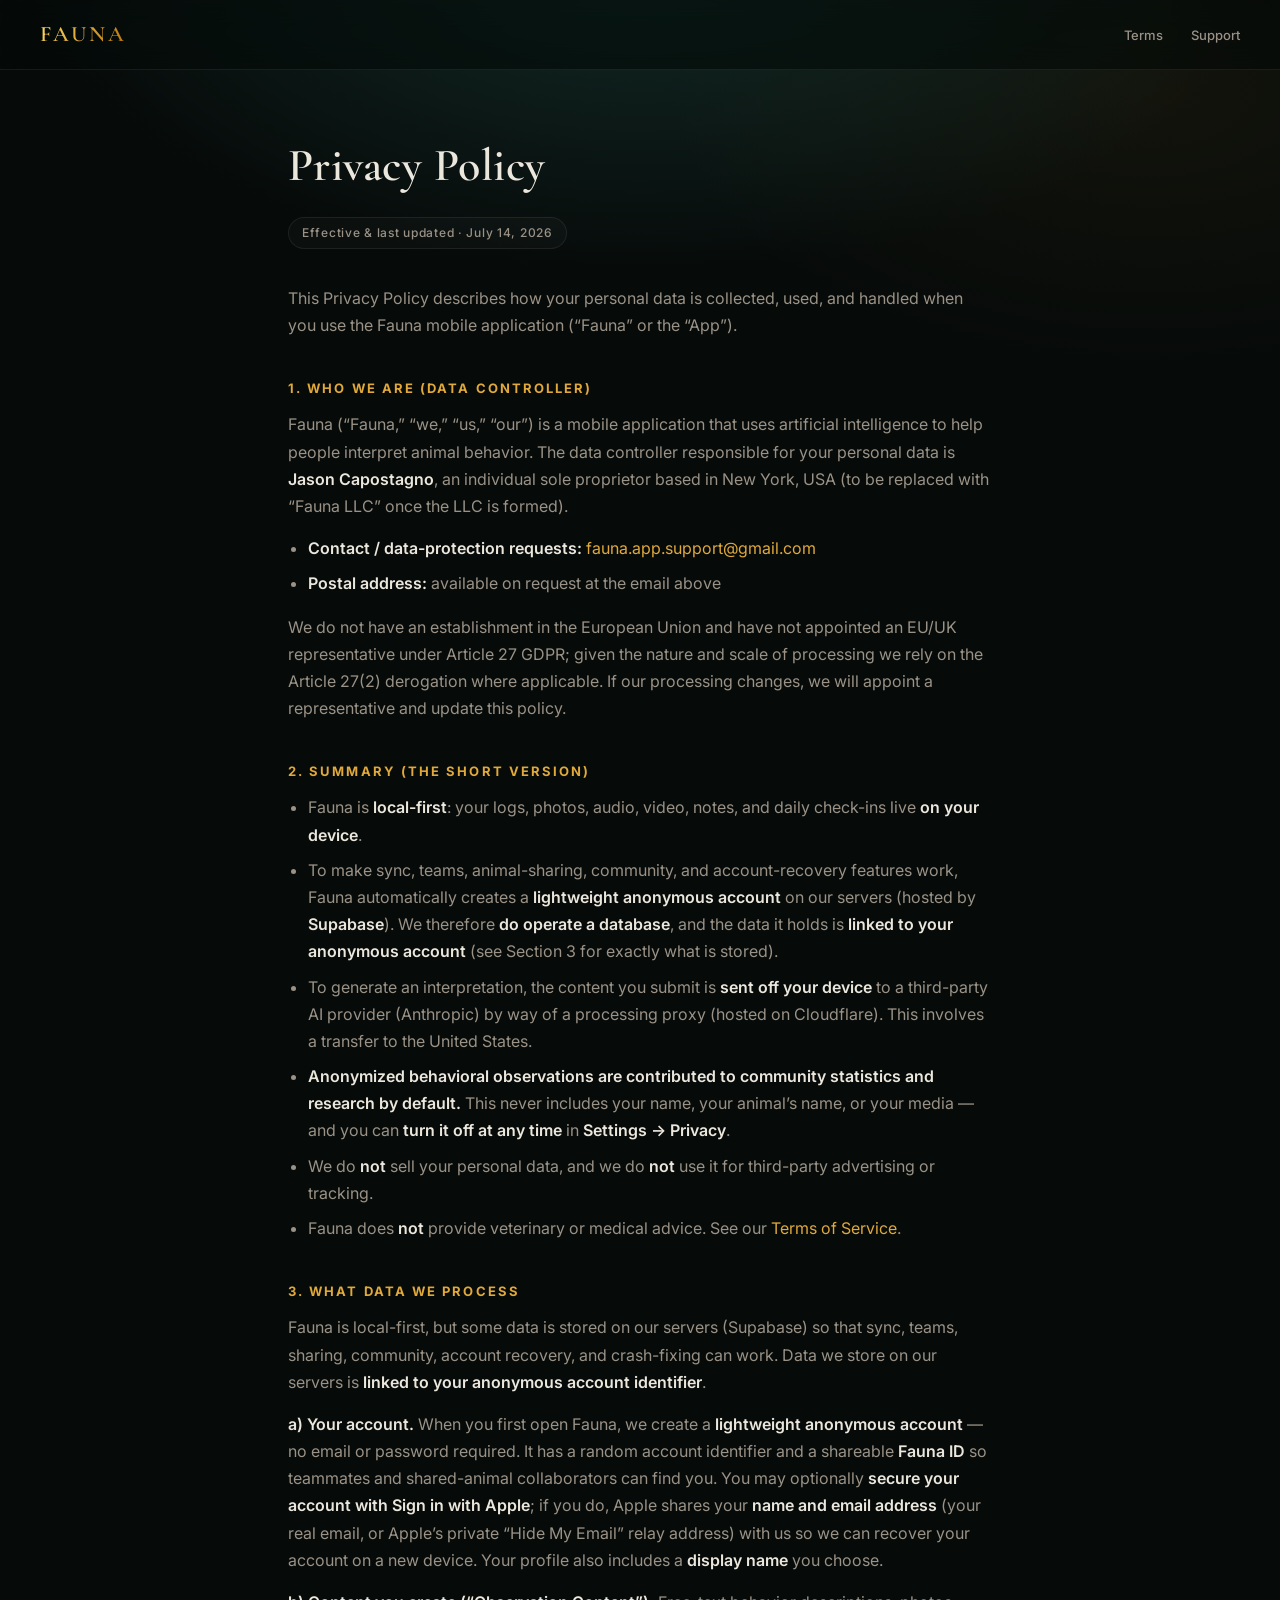
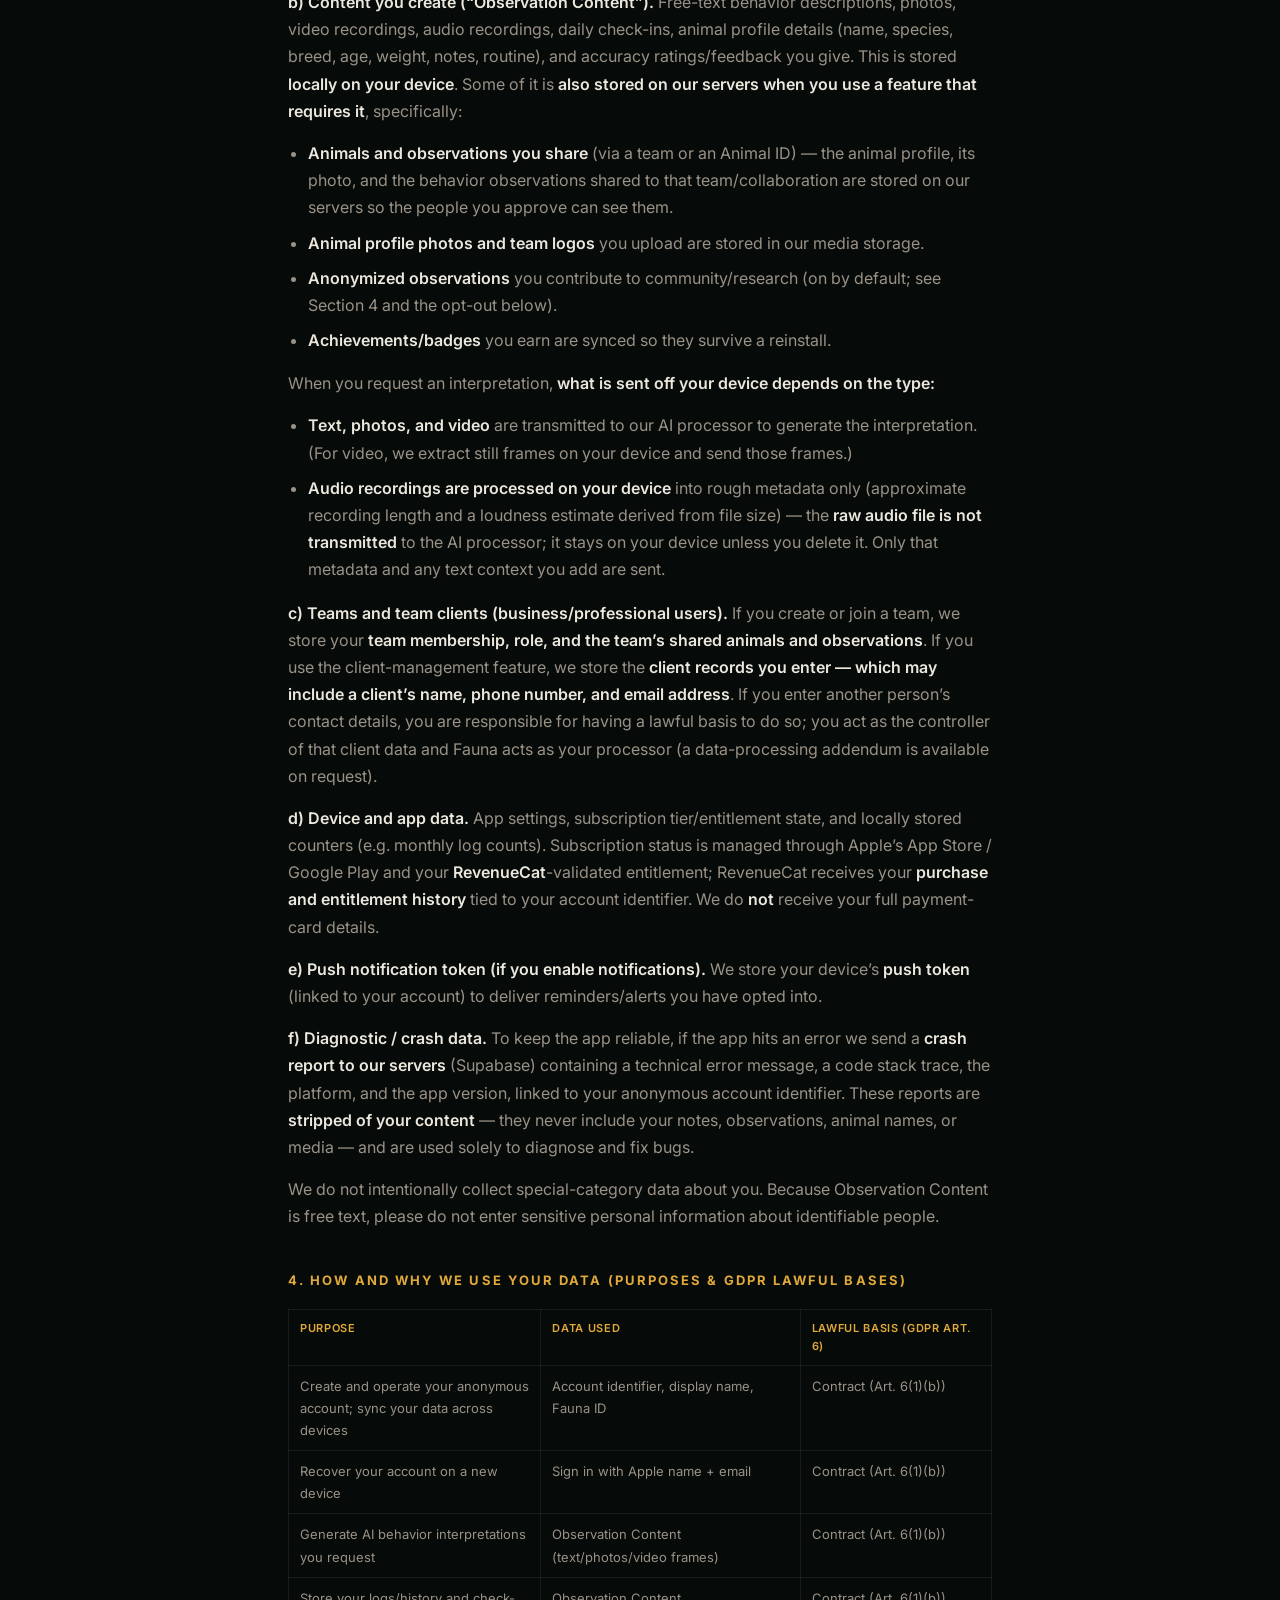
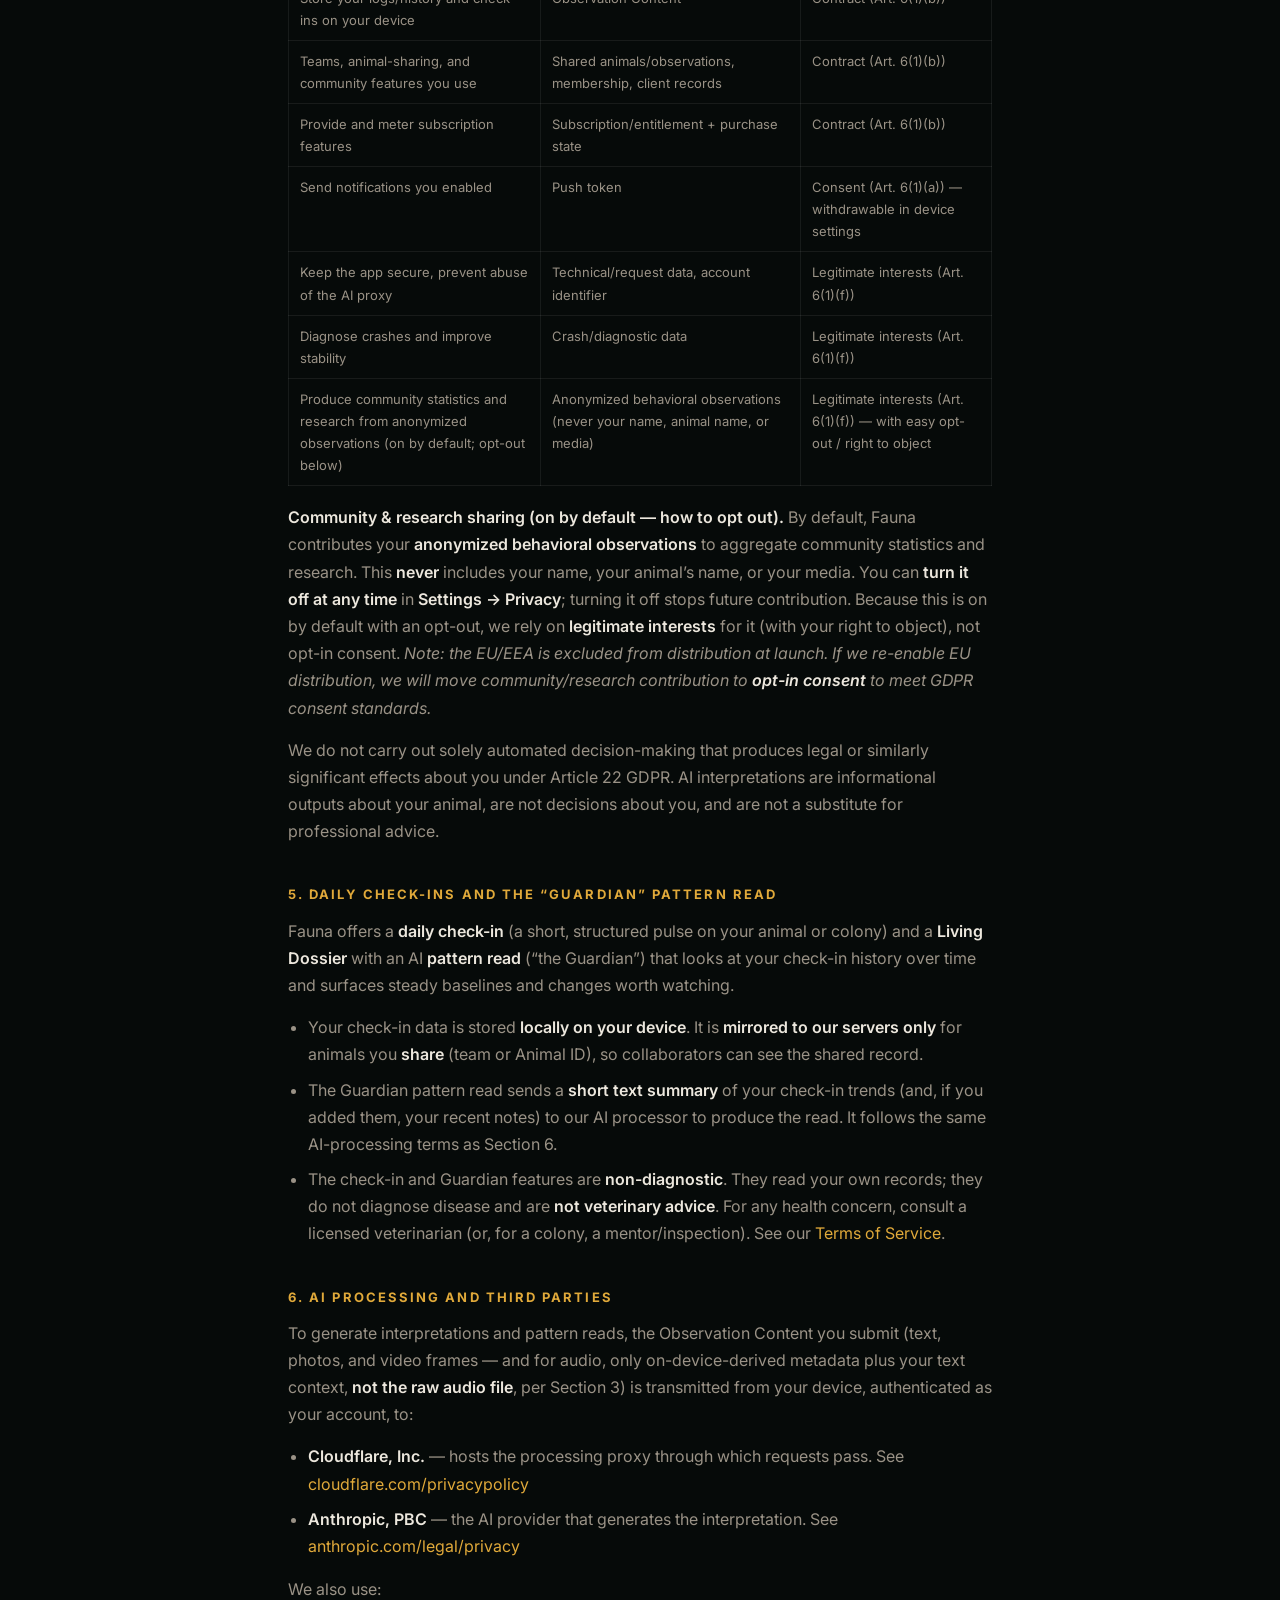
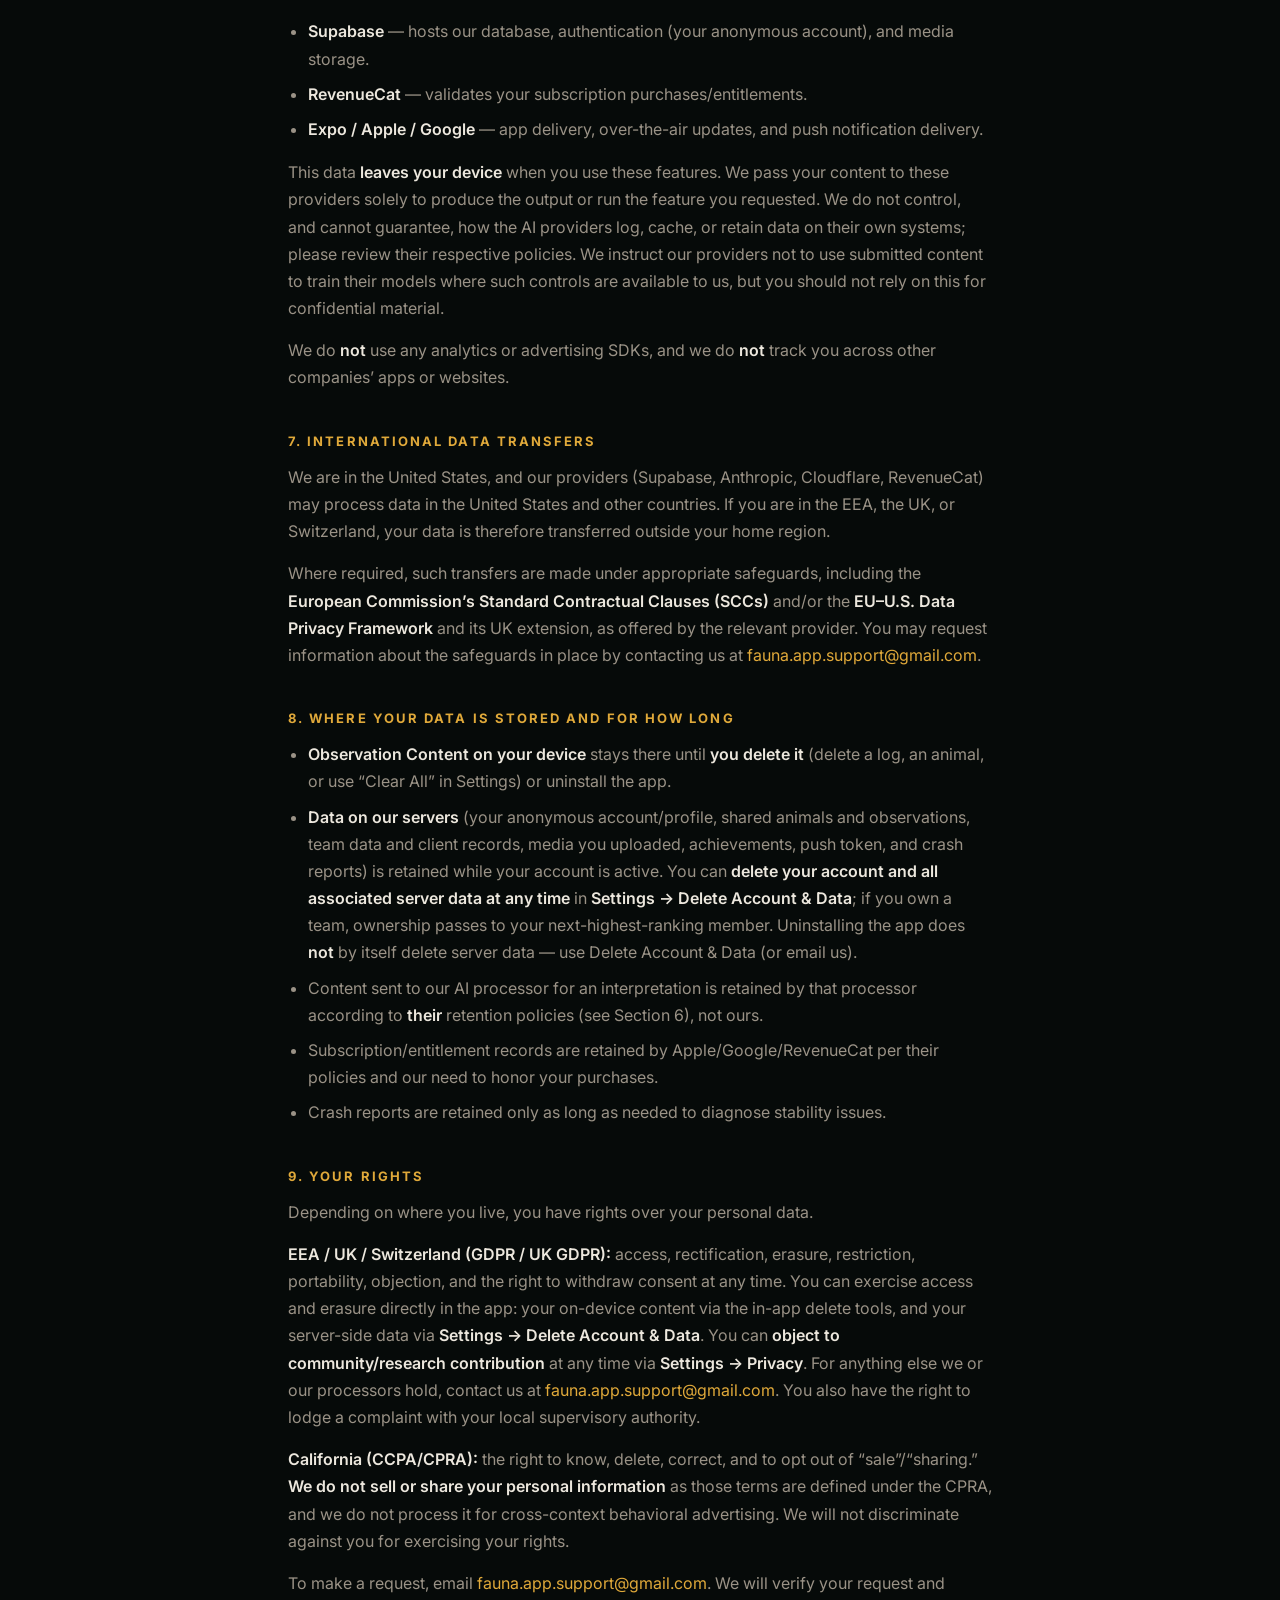
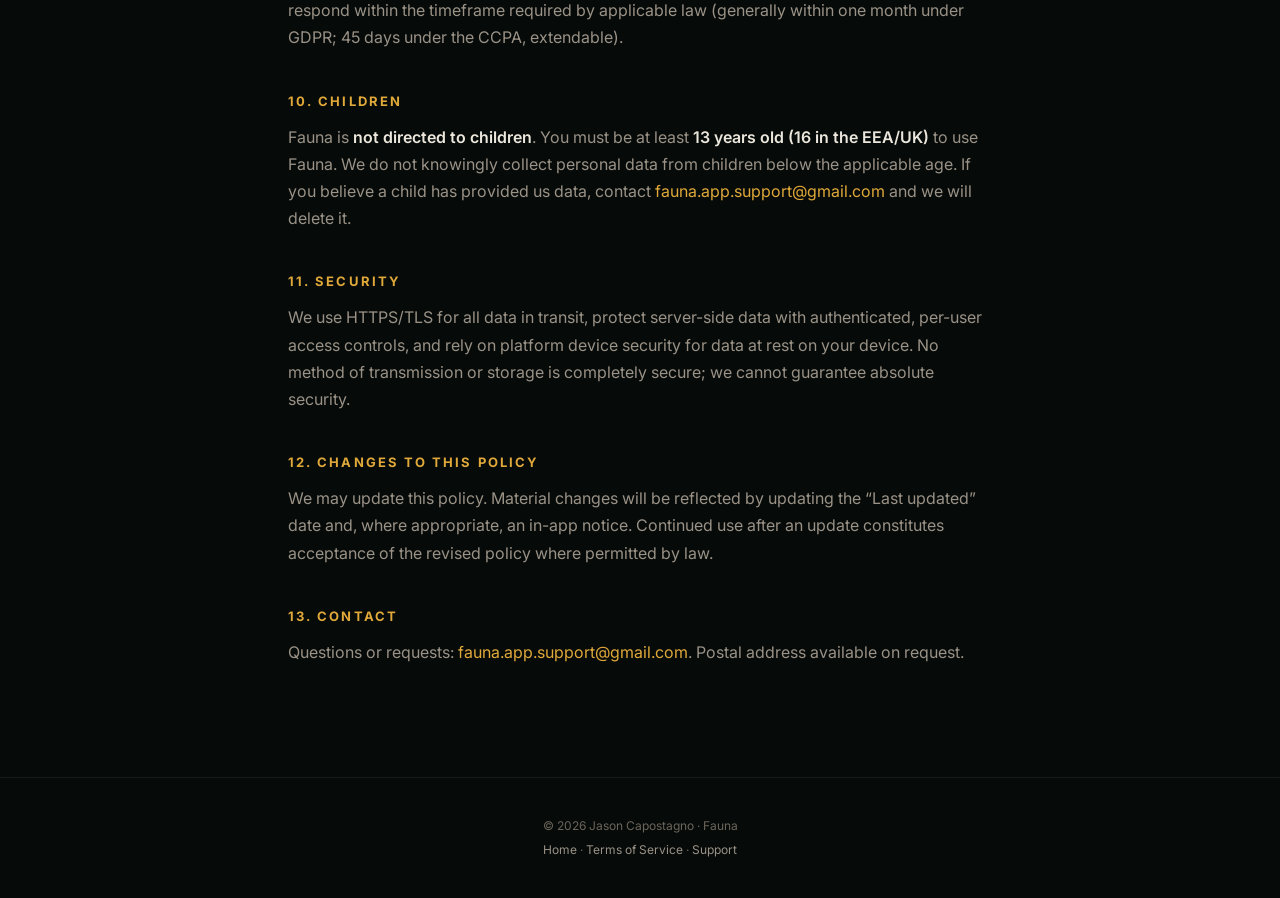
==== privacy.html @ be762809 "Update Privacy Policy + Terms to the server-backed model (accounts, sync, sharing, community opt-out" ====
<!DOCTYPE html>
<html lang="en">
<head>
<meta charset="UTF-8">
<meta name="viewport" content="width=device-width, initial-scale=1.0">
<title>Privacy Policy — Fauna</title>
<link rel="stylesheet" href="styles.css">
</head>
<body>

<nav class="nav">
  <a class="brand" href="index.html">FAUNA</a>
  <div class="links"><a href="terms.html">Terms</a><a href="support.html">Support</a></div>
</nav>

<main class="wrap doc">
<h1>Privacy Policy</h1>
<div class="updated">Effective &amp; last updated · July 14, 2026</div>

<p>This Privacy Policy describes how your personal data is collected, used, and handled when you use the Fauna mobile application (“Fauna” or the “App”).</p>

<h2>1. Who we are (Data Controller)</h2>
<p>Fauna (“Fauna,” “we,” “us,” “our”) is a mobile application that uses artificial intelligence to help people interpret animal behavior. The data controller responsible for your personal data is <strong>Jason Capostagno</strong>, an individual sole proprietor based in New York, USA (to be replaced with “Fauna LLC” once the LLC is formed).</p>
<ul>
  <li><strong>Contact / data-protection requests:</strong> <a href="mailto:fauna.app.support@gmail.com">fauna.app.support@gmail.com</a></li>
  <li><strong>Postal address:</strong> available on request at the email above</li>
</ul>
<p>We do not have an establishment in the European Union and have not appointed an EU/UK representative under Article 27 GDPR; given the nature and scale of processing we rely on the Article 27(2) derogation where applicable. If our processing changes, we will appoint a representative and update this policy.</p>

<h2>2. Summary (the short version)</h2>
<ul>
  <li>Fauna is <strong>local-first</strong>: your logs, photos, audio, video, notes, and daily check-ins live <strong>on your device</strong>.</li>
  <li>To make sync, teams, animal-sharing, community, and account-recovery features work, Fauna automatically creates a <strong>lightweight anonymous account</strong> on our servers (hosted by <strong>Supabase</strong>). We therefore <strong>do operate a database</strong>, and the data it holds is <strong>linked to your anonymous account</strong> (see Section 3 for exactly what is stored).</li>
  <li>To generate an interpretation, the content you submit is <strong>sent off your device</strong> to a third-party AI provider (Anthropic) by way of a processing proxy (hosted on Cloudflare). This involves a transfer to the United States.</li>
  <li><strong>Anonymized behavioral observations are contributed to community statistics and research by default.</strong> This never includes your name, your animal’s name, or your media — and you can <strong>turn it off at any time</strong> in <strong>Settings → Privacy</strong>.</li>
  <li>We do <strong>not</strong> sell your personal data, and we do <strong>not</strong> use it for third-party advertising or tracking.</li>
  <li>Fauna does <strong>not</strong> provide veterinary or medical advice. See our <a href="terms.html">Terms of Service</a>.</li>
</ul>

<h2>3. What data we process</h2>
<p>Fauna is local-first, but some data is stored on our servers (Supabase) so that sync, teams, sharing, community, account recovery, and crash-fixing can work. Data we store on our servers is <strong>linked to your anonymous account identifier</strong>.</p>
<p><strong>a) Your account.</strong> When you first open Fauna, we create a <strong>lightweight anonymous account</strong> — no email or password required. It has a random account identifier and a shareable <strong>Fauna ID</strong> so teammates and shared-animal collaborators can find you. You may optionally <strong>secure your account with Sign in with Apple</strong>; if you do, Apple shares your <strong>name and email address</strong> (your real email, or Apple’s private “Hide My Email” relay address) with us so we can recover your account on a new device. Your profile also includes a <strong>display name</strong> you choose.</p>
<p><strong>b) Content you create (“Observation Content”).</strong> Free-text behavior descriptions, photos, video recordings, audio recordings, daily check-ins, animal profile details (name, species, breed, age, weight, notes, routine), and accuracy ratings/feedback you give. This is stored <strong>locally on your device</strong>. Some of it is <strong>also stored on our servers when you use a feature that requires it</strong>, specifically:</p>
<ul>
  <li><strong>Animals and observations you share</strong> (via a team or an Animal ID) — the animal profile, its photo, and the behavior observations shared to that team/collaboration are stored on our servers so the people you approve can see them.</li>
  <li><strong>Animal profile photos and team logos</strong> you upload are stored in our media storage.</li>
  <li><strong>Anonymized observations</strong> you contribute to community/research (on by default; see Section 4 and the opt-out below).</li>
  <li><strong>Achievements/badges</strong> you earn are synced so they survive a reinstall.</li>
</ul>
<p>When you request an interpretation, <strong>what is sent off your device depends on the type:</strong></p>
<ul>
  <li><strong>Text, photos, and video</strong> are transmitted to our AI processor to generate the interpretation. (For video, we extract still frames on your device and send those frames.)</li>
  <li><strong>Audio recordings are processed on your device</strong> into rough metadata only (approximate recording length and a loudness estimate derived from file size) — the <strong>raw audio file is not transmitted</strong> to the AI processor; it stays on your device unless you delete it. Only that metadata and any text context you add are sent.</li>
</ul>
<p><strong>c) Teams and team clients (business/professional users).</strong> If you create or join a team, we store your <strong>team membership, role, and the team’s shared animals and observations</strong>. If you use the client-management feature, we store the <strong>client records you enter — which may include a client’s name, phone number, and email address</strong>. If you enter another person’s contact details, you are responsible for having a lawful basis to do so; you act as the controller of that client data and Fauna acts as your processor (a data-processing addendum is available on request).</p>
<p><strong>d) Device and app data.</strong> App settings, subscription tier/entitlement state, and locally stored counters (e.g. monthly log counts). Subscription status is managed through Apple’s App Store / Google Play and your <strong>RevenueCat</strong>-validated entitlement; RevenueCat receives your <strong>purchase and entitlement history</strong> tied to your account identifier. We do <strong>not</strong> receive your full payment-card details.</p>
<p><strong>e) Push notification token (if you enable notifications).</strong> We store your device’s <strong>push token</strong> (linked to your account) to deliver reminders/alerts you have opted into.</p>
<p><strong>f) Diagnostic / crash data.</strong> To keep the app reliable, if the app hits an error we send a <strong>crash report to our servers</strong> (Supabase) containing a technical error message, a code stack trace, the platform, and the app version, linked to your anonymous account identifier. These reports are <strong>stripped of your content</strong> — they never include your notes, observations, animal names, or media — and are used solely to diagnose and fix bugs.</p>
<p>We do not intentionally collect special-category data about you. Because Observation Content is free text, please do not enter sensitive personal information about identifiable people.</p>

<h2>4. How and why we use your data (purposes &amp; GDPR lawful bases)</h2>
<table>
  <tr><th>Purpose</th><th>Data used</th><th>Lawful basis (GDPR Art. 6)</th></tr>
  <tr><td>Create and operate your anonymous account; sync your data across devices</td><td>Account identifier, display name, Fauna ID</td><td>Contract (Art. 6(1)(b))</td></tr>
  <tr><td>Recover your account on a new device</td><td>Sign in with Apple name + email</td><td>Contract (Art. 6(1)(b))</td></tr>
  <tr><td>Generate AI behavior interpretations you request</td><td>Observation Content (text/photos/video frames)</td><td>Contract (Art. 6(1)(b))</td></tr>
  <tr><td>Store your logs/history and check-ins on your device</td><td>Observation Content</td><td>Contract (Art. 6(1)(b))</td></tr>
  <tr><td>Teams, animal-sharing, and community features you use</td><td>Shared animals/observations, membership, client records</td><td>Contract (Art. 6(1)(b))</td></tr>
  <tr><td>Provide and meter subscription features</td><td>Subscription/entitlement + purchase state</td><td>Contract (Art. 6(1)(b))</td></tr>
  <tr><td>Send notifications you enabled</td><td>Push token</td><td>Consent (Art. 6(1)(a)) — withdrawable in device settings</td></tr>
  <tr><td>Keep the app secure, prevent abuse of the AI proxy</td><td>Technical/request data, account identifier</td><td>Legitimate interests (Art. 6(1)(f))</td></tr>
  <tr><td>Diagnose crashes and improve stability</td><td>Crash/diagnostic data</td><td>Legitimate interests (Art. 6(1)(f))</td></tr>
  <tr><td>Produce community statistics and research from anonymized observations (on by default; opt-out below)</td><td>Anonymized behavioral observations (never your name, animal name, or media)</td><td>Legitimate interests (Art. 6(1)(f)) — with easy opt-out / right to object</td></tr>
</table>
<p><strong>Community &amp; research sharing (on by default — how to opt out).</strong> By default, Fauna contributes your <strong>anonymized behavioral observations</strong> to aggregate community statistics and research. This <strong>never</strong> includes your name, your animal’s name, or your media. You can <strong>turn it off at any time</strong> in <strong>Settings → Privacy</strong>; turning it off stops future contribution. Because this is on by default with an opt-out, we rely on <strong>legitimate interests</strong> for it (with your right to object), not opt-in consent. <em>Note: the EU/EEA is excluded from distribution at launch. If we re-enable EU distribution, we will move community/research contribution to <strong>opt-in consent</strong> to meet GDPR consent standards.</em></p>
<p>We do not carry out solely automated decision-making that produces legal or similarly significant effects about you under Article 22 GDPR. AI interpretations are informational outputs about your animal, are not decisions about you, and are not a substitute for professional advice.</p>

<h2>5. Daily check-ins and the “Guardian” pattern read</h2>
<p>Fauna offers a <strong>daily check-in</strong> (a short, structured pulse on your animal or colony) and a <strong>Living Dossier</strong> with an AI <strong>pattern read</strong> (“the Guardian”) that looks at your check-in history over time and surfaces steady baselines and changes worth watching.</p>
<ul>
  <li>Your check-in data is stored <strong>locally on your device</strong>. It is <strong>mirrored to our servers only</strong> for animals you <strong>share</strong> (team or Animal ID), so collaborators can see the shared record.</li>
  <li>The Guardian pattern read sends a <strong>short text summary</strong> of your check-in trends (and, if you added them, your recent notes) to our AI processor to produce the read. It follows the same AI-processing terms as Section 6.</li>
  <li>The check-in and Guardian features are <strong>non-diagnostic</strong>. They read your own records; they do not diagnose disease and are <strong>not veterinary advice</strong>. For any health concern, consult a licensed veterinarian (or, for a colony, a mentor/inspection). See our <a href="terms.html">Terms of Service</a>.</li>
</ul>

<h2>6. AI processing and third parties</h2>
<p>To generate interpretations and pattern reads, the Observation Content you submit (text, photos, and video frames — and for audio, only on-device-derived metadata plus your text context, <strong>not the raw audio file</strong>, per Section 3) is transmitted from your device, authenticated as your account, to:</p>
<ul>
  <li><strong>Cloudflare, Inc.</strong> — hosts the processing proxy through which requests pass. See <a href="https://www.cloudflare.com/privacypolicy/" target="_blank" rel="noopener">cloudflare.com/privacypolicy</a></li>
  <li><strong>Anthropic, PBC</strong> — the AI provider that generates the interpretation. See <a href="https://www.anthropic.com/legal/privacy" target="_blank" rel="noopener">anthropic.com/legal/privacy</a></li>
</ul>
<p>We also use:</p>
<ul>
  <li><strong>Supabase</strong> — hosts our database, authentication (your anonymous account), and media storage.</li>
  <li><strong>RevenueCat</strong> — validates your subscription purchases/entitlements.</li>
  <li><strong>Expo / Apple / Google</strong> — app delivery, over-the-air updates, and push notification delivery.</li>
</ul>
<p>This data <strong>leaves your device</strong> when you use these features. We pass your content to these providers solely to produce the output or run the feature you requested. We do not control, and cannot guarantee, how the AI providers log, cache, or retain data on their own systems; please review their respective policies. We instruct our providers not to use submitted content to train their models where such controls are available to us, but you should not rely on this for confidential material.</p>
<p>We do <strong>not</strong> use any analytics or advertising SDKs, and we do <strong>not</strong> track you across other companies’ apps or websites.</p>

<h2>7. International data transfers</h2>
<p>We are in the United States, and our providers (Supabase, Anthropic, Cloudflare, RevenueCat) may process data in the United States and other countries. If you are in the EEA, the UK, or Switzerland, your data is therefore transferred outside your home region.</p>
<p>Where required, such transfers are made under appropriate safeguards, including the <strong>European Commission’s Standard Contractual Clauses (SCCs)</strong> and/or the <strong>EU–U.S. Data Privacy Framework</strong> and its UK extension, as offered by the relevant provider. You may request information about the safeguards in place by contacting us at <a href="mailto:fauna.app.support@gmail.com">fauna.app.support@gmail.com</a>.</p>

<h2>8. Where your data is stored and for how long</h2>
<ul>
  <li><strong>Observation Content on your device</strong> stays there until <strong>you delete it</strong> (delete a log, an animal, or use “Clear All” in Settings) or uninstall the app.</li>
  <li><strong>Data on our servers</strong> (your anonymous account/profile, shared animals and observations, team data and client records, media you uploaded, achievements, push token, and crash reports) is retained while your account is active. You can <strong>delete your account and all associated server data at any time</strong> in <strong>Settings → Delete Account &amp; Data</strong>; if you own a team, ownership passes to your next-highest-ranking member. Uninstalling the app does <strong>not</strong> by itself delete server data — use Delete Account &amp; Data (or email us).</li>
  <li>Content sent to our AI processor for an interpretation is retained by that processor according to <strong>their</strong> retention policies (see Section 6), not ours.</li>
  <li>Subscription/entitlement records are retained by Apple/Google/RevenueCat per their policies and our need to honor your purchases.</li>
  <li>Crash reports are retained only as long as needed to diagnose stability issues.</li>
</ul>

<h2>9. Your rights</h2>
<p>Depending on where you live, you have rights over your personal data.</p>
<p><strong>EEA / UK / Switzerland (GDPR / UK GDPR):</strong> access, rectification, erasure, restriction, portability, objection, and the right to withdraw consent at any time. You can exercise access and erasure directly in the app: your on-device content via the in-app delete tools, and your server-side data via <strong>Settings → Delete Account &amp; Data</strong>. You can <strong>object to community/research contribution</strong> at any time via <strong>Settings → Privacy</strong>. For anything else we or our processors hold, contact us at <a href="mailto:fauna.app.support@gmail.com">fauna.app.support@gmail.com</a>. You also have the right to lodge a complaint with your local supervisory authority.</p>
<p><strong>California (CCPA/CPRA):</strong> the right to know, delete, correct, and to opt out of “sale”/“sharing.” <strong>We do not sell or share your personal information</strong> as those terms are defined under the CPRA, and we do not process it for cross-context behavioral advertising. We will not discriminate against you for exercising your rights.</p>
<p>To make a request, email <a href="mailto:fauna.app.support@gmail.com">fauna.app.support@gmail.com</a>. We will verify your request and respond within the timeframe required by applicable law (generally within one month under GDPR; 45 days under the CCPA, extendable).</p>

<h2>10. Children</h2>
<p>Fauna is <strong>not directed to children</strong>. You must be at least <strong>13 years old (16 in the EEA/UK)</strong> to use Fauna. We do not knowingly collect personal data from children below the applicable age. If you believe a child has provided us data, contact <a href="mailto:fauna.app.support@gmail.com">fauna.app.support@gmail.com</a> and we will delete it.</p>

<h2>11. Security</h2>
<p>We use HTTPS/TLS for all data in transit, protect server-side data with authenticated, per-user access controls, and rely on platform device security for data at rest on your device. No method of transmission or storage is completely secure; we cannot guarantee absolute security.</p>

<h2>12. Changes to this policy</h2>
<p>We may update this policy. Material changes will be reflected by updating the “Last updated” date and, where appropriate, an in-app notice. Continued use after an update constitutes acceptance of the revised policy where permitted by law.</p>

<h2>13. Contact</h2>
<p>Questions or requests: <a href="mailto:fauna.app.support@gmail.com">fauna.app.support@gmail.com</a>. Postal address available on request.</p>
</main>

<footer>
  <p>© 2026 Jason Capostagno · Fauna</p>
  <p><a href="index.html">Home</a> · <a href="terms.html">Terms of Service</a> · <a href="support.html">Support</a></p>
</footer>

</body>
</html>
---- styles.css ----
/* Fauna — shared site styles */
@import url('https://fonts.googleapis.com/css2?family=Cormorant+Garamond:wght@500;600&family=Inter:wght@400;500;600;700&display=swap');

:root {
  --bg:#060a09; --bg-2:#0a100e;
  --surface:rgba(255,255,255,.025); --surface-2:rgba(255,255,255,.05);
  --border:rgba(224,169,58,.14); --border-soft:rgba(255,255,255,.07);
  --text:#ece7dd; --muted:#9a9286; --muted-2:#6c655a;
  --gold:#e0a93a; --gold-2:#d49816; --teal:#43b8a0;
  --serif:'Cormorant Garamond',Georgia,serif;
  --sans:'Inter',system-ui,-apple-system,sans-serif;
  --maxw:760px;
}
* { margin:0; padding:0; box-sizing:border-box; }
html { scroll-behavior:smooth; }
body {
  background:var(--bg); color:var(--text); font-family:var(--sans);
  line-height:1.7; -webkit-font-smoothing:antialiased; min-height:100vh;
  background-image:
    radial-gradient(900px 500px at 50% -8%, rgba(31,73,66,.55), transparent 70%),
    radial-gradient(700px 400px at 90% 10%, rgba(224,169,58,.06), transparent 70%);
  background-attachment:fixed;
}
a { color:var(--gold); text-decoration:none; transition:color .2s; }
a:hover { color:#f3cd7a; }
strong { color:var(--text); font-weight:600; }

/* Nav */
.nav {
  position:sticky; top:0; z-index:20; display:flex; align-items:center; justify-content:space-between;
  padding:16px clamp(20px,5vw,40px); backdrop-filter:saturate(140%) blur(14px);
  background:rgba(6,10,9,.62); border-bottom:1px solid var(--border-soft);
}
.nav .brand { font-family:var(--serif); font-weight:600; font-size:22px; letter-spacing:.14em;
  background:linear-gradient(120deg,#ffde6c,#e0a93a 45%,#b67206); -webkit-background-clip:text;
  background-clip:text; -webkit-text-fill-color:transparent; }
.nav .links { display:flex; gap:clamp(14px,3vw,28px); }
.nav .links a { color:var(--muted); font-size:13px; font-weight:500; }
.nav .links a:hover { color:var(--text); }

/* Layout */
.wrap { max-width:var(--maxw); margin:0 auto; padding:56px clamp(20px,5vw,28px) 96px; }
.wide { max-width:1040px; }
.eyebrow { font-size:11px; font-weight:600; letter-spacing:.32em; text-transform:uppercase; color:var(--gold); }

/* Hero */
.hero { text-align:center; padding:clamp(70px,14vh,120px) 24px 64px; display:flex; flex-direction:column; align-items:center; }
.wordmark { font-family:var(--serif); font-weight:600; font-size:clamp(56px,12vw,112px); letter-spacing:.16em;
  line-height:1; background:linear-gradient(120deg,#ffe488,#e8b24a 38%,#cf8e16 68%,#9c5803);
  -webkit-background-clip:text; background-clip:text; -webkit-text-fill-color:transparent; }
.wave { width:clamp(220px,52vw,420px); height:30px; margin:18px 0 26px; opacity:.9; }
.tagline { font-size:clamp(15px,2.4vw,19px); color:var(--muted); letter-spacing:.02em; max-width:540px; }
.pills { display:flex; gap:10px; flex-wrap:wrap; justify-content:center; margin:34px 0 40px; }
.pill { background:var(--surface); border:1px solid var(--border-soft); border-radius:999px;
  padding:7px 15px; font-size:12px; font-weight:500; color:var(--muted); letter-spacing:.04em; }
.pill::before { content:''; display:inline-block; width:6px; height:6px; border-radius:50%;
  background:var(--teal); margin-right:8px; vertical-align:middle; box-shadow:0 0 8px var(--teal); }

/* Buttons */
.btn { display:inline-flex; align-items:center; gap:10px; font-weight:700; font-size:14px; letter-spacing:.02em;
  color:#1a1206; background:linear-gradient(135deg,#f2c45a,#d49816); border:none; border-radius:999px;
  padding:15px 30px; cursor:pointer; transition:transform .18s, box-shadow .18s; box-shadow:0 6px 24px rgba(212,152,22,.22); }
.btn:hover { transform:translateY(-2px); box-shadow:0 10px 32px rgba(212,152,22,.34); color:#1a1206; }
.btn.ghost { background:transparent; color:var(--text); border:1px solid var(--border); box-shadow:none; }
.btn.ghost:hover { border-color:var(--gold); }

/* Sections + feature cards */
.section { padding:clamp(48px,8vw,88px) clamp(20px,5vw,28px); }
.section-head { text-align:center; max-width:620px; margin:0 auto 44px; }
.section-title { font-family:var(--serif); font-size:clamp(28px,5vw,44px); font-weight:600; letter-spacing:.01em; margin-top:12px; line-height:1.12; }
.grid { display:grid; grid-template-columns:repeat(auto-fit,minmax(264px,1fr)); gap:18px; }
.card { background:linear-gradient(180deg,var(--surface-2),var(--surface)); border:1px solid var(--border-soft);
  border-radius:18px; padding:26px 24px; transition:transform .2s, border-color .2s, box-shadow .2s; }
.card:hover { transform:translateY(-3px); border-color:var(--border); box-shadow:0 14px 40px rgba(0,0,0,.35); }
.ic { width:46px; height:46px; border-radius:13px; display:flex; align-items:center; justify-content:center;
  background:radial-gradient(120% 120% at 30% 20%, rgba(224,169,58,.18), rgba(224,169,58,.05));
  border:1px solid var(--border); margin-bottom:16px; }
.ic svg { width:23px; height:23px; stroke:var(--gold); fill:none; stroke-width:1.6; stroke-linecap:round; stroke-linejoin:round; }
.card h3 { font-size:15px; font-weight:600; letter-spacing:.01em; margin-bottom:7px; }
.card p { font-size:14px; color:var(--muted); line-height:1.65; }

/* Document pages (legal / support) */
.doc h1 { font-family:var(--serif); font-size:clamp(34px,6vw,46px); font-weight:600; letter-spacing:.01em; }
.doc .updated { display:inline-block; margin:12px 0 36px; font-size:12px; font-weight:500; letter-spacing:.06em;
  color:var(--muted); background:var(--surface); border:1px solid var(--border-soft); border-radius:999px; padding:5px 13px; }
.doc h2 { font-size:13px; font-weight:700; letter-spacing:.16em; text-transform:uppercase; color:var(--gold);
  margin:38px 0 12px; }
.doc p { color:var(--muted); margin-bottom:15px; }
.doc ul { margin:0 0 16px 20px; }
.doc li { color:var(--muted); margin-bottom:8px; }
.doc table { width:100%; border-collapse:collapse; margin:18px 0; }
.doc th, .doc td { border:1px solid var(--border-soft); padding:9px 11px; font-size:13px; color:var(--muted); text-align:left; vertical-align:top; }
.doc th { color:var(--gold); font-size:11px; letter-spacing:.06em; text-transform:uppercase; font-weight:600; }
.faq { background:linear-gradient(180deg,var(--surface-2),var(--surface)); border:1px solid var(--border-soft);
  border-radius:16px; padding:20px 22px; margin-bottom:12px; }
.faq h3 { font-size:15px; font-weight:600; margin-bottom:7px; color:var(--text); }
.faq p { margin-bottom:0; font-size:14px; }
.contact { background:linear-gradient(135deg,rgba(224,169,58,.08),var(--surface)); border:1px solid var(--border);
  border-radius:16px; padding:24px; margin-top:14px; }
.contact h3 { font-size:13px; font-weight:700; letter-spacing:.12em; text-transform:uppercase; color:var(--gold); margin-bottom:8px; }
.contact p { margin-bottom:0; color:var(--muted); }

/* Footer */
footer { border-top:1px solid var(--border-soft); padding:36px 24px; text-align:center; }
footer p { font-size:12px; color:var(--muted-2); line-height:2; }
footer a { color:var(--muted); }
footer a:hover { color:var(--text); }
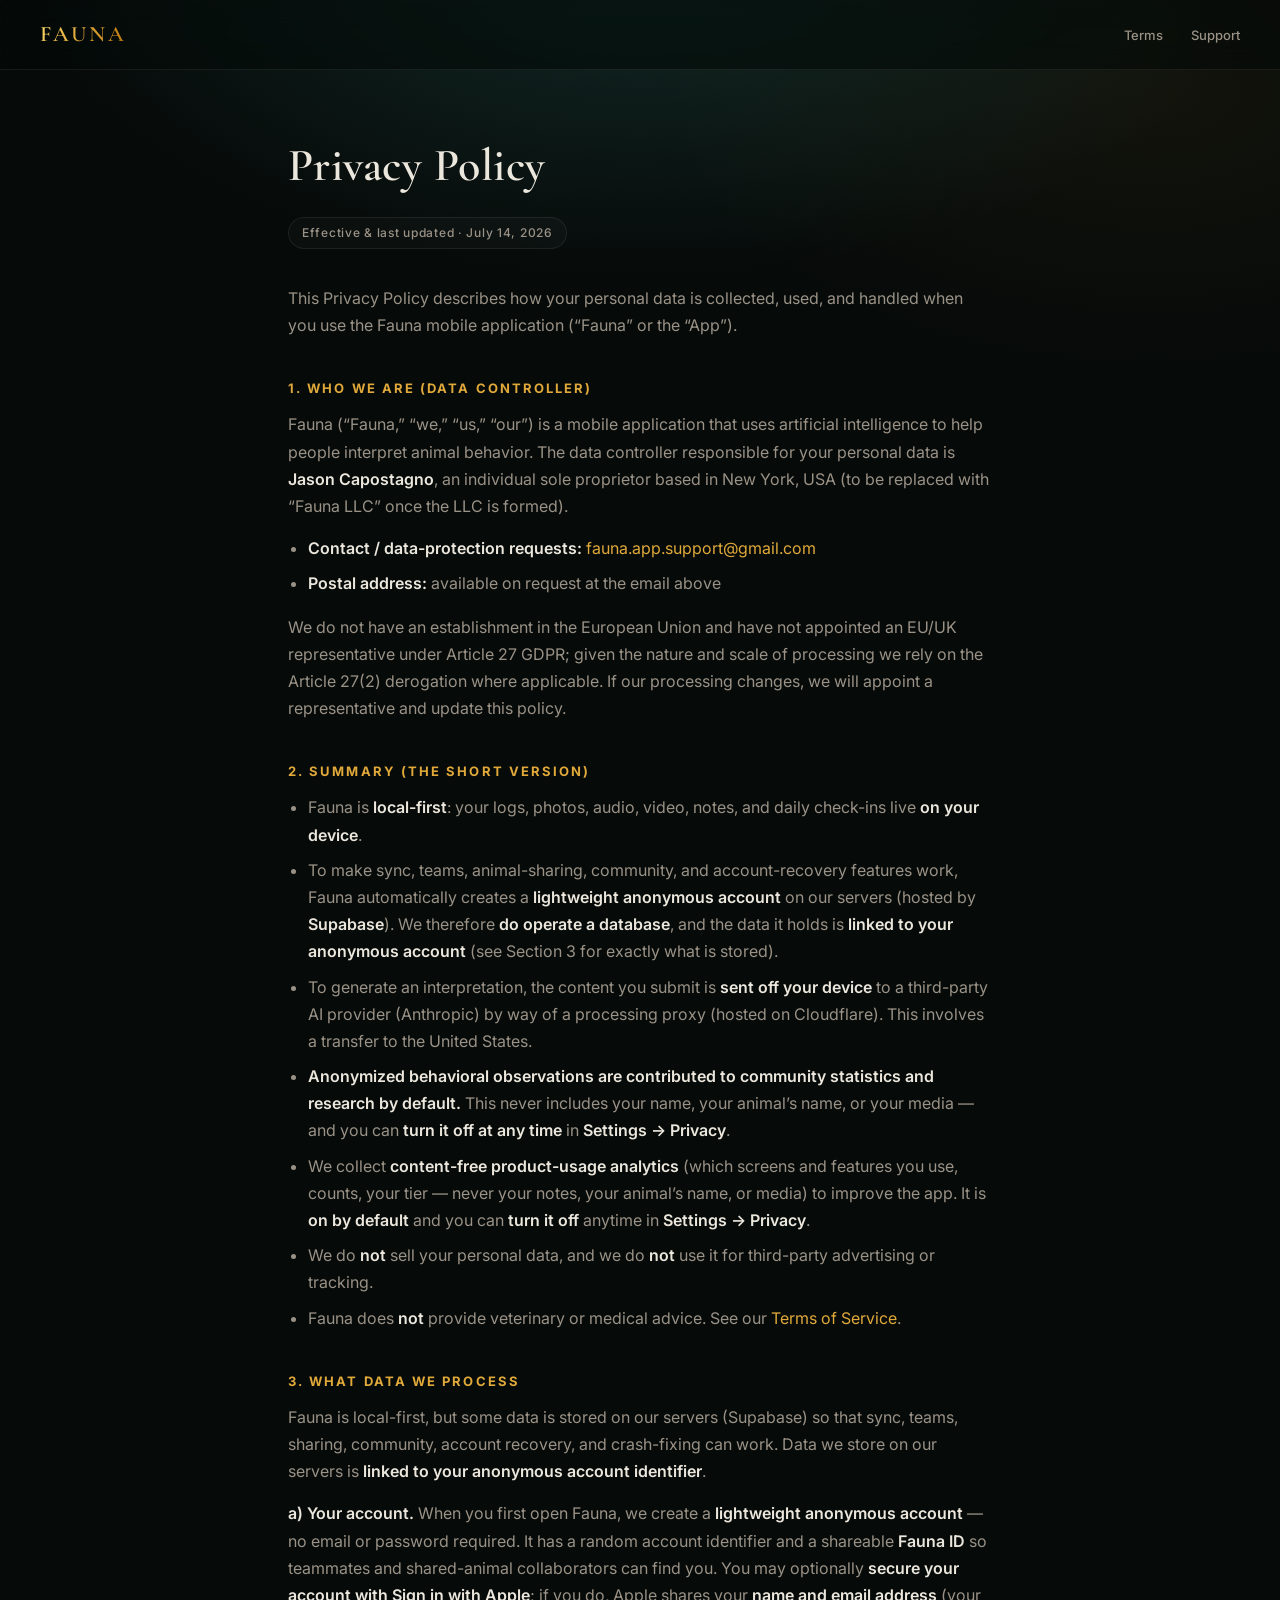
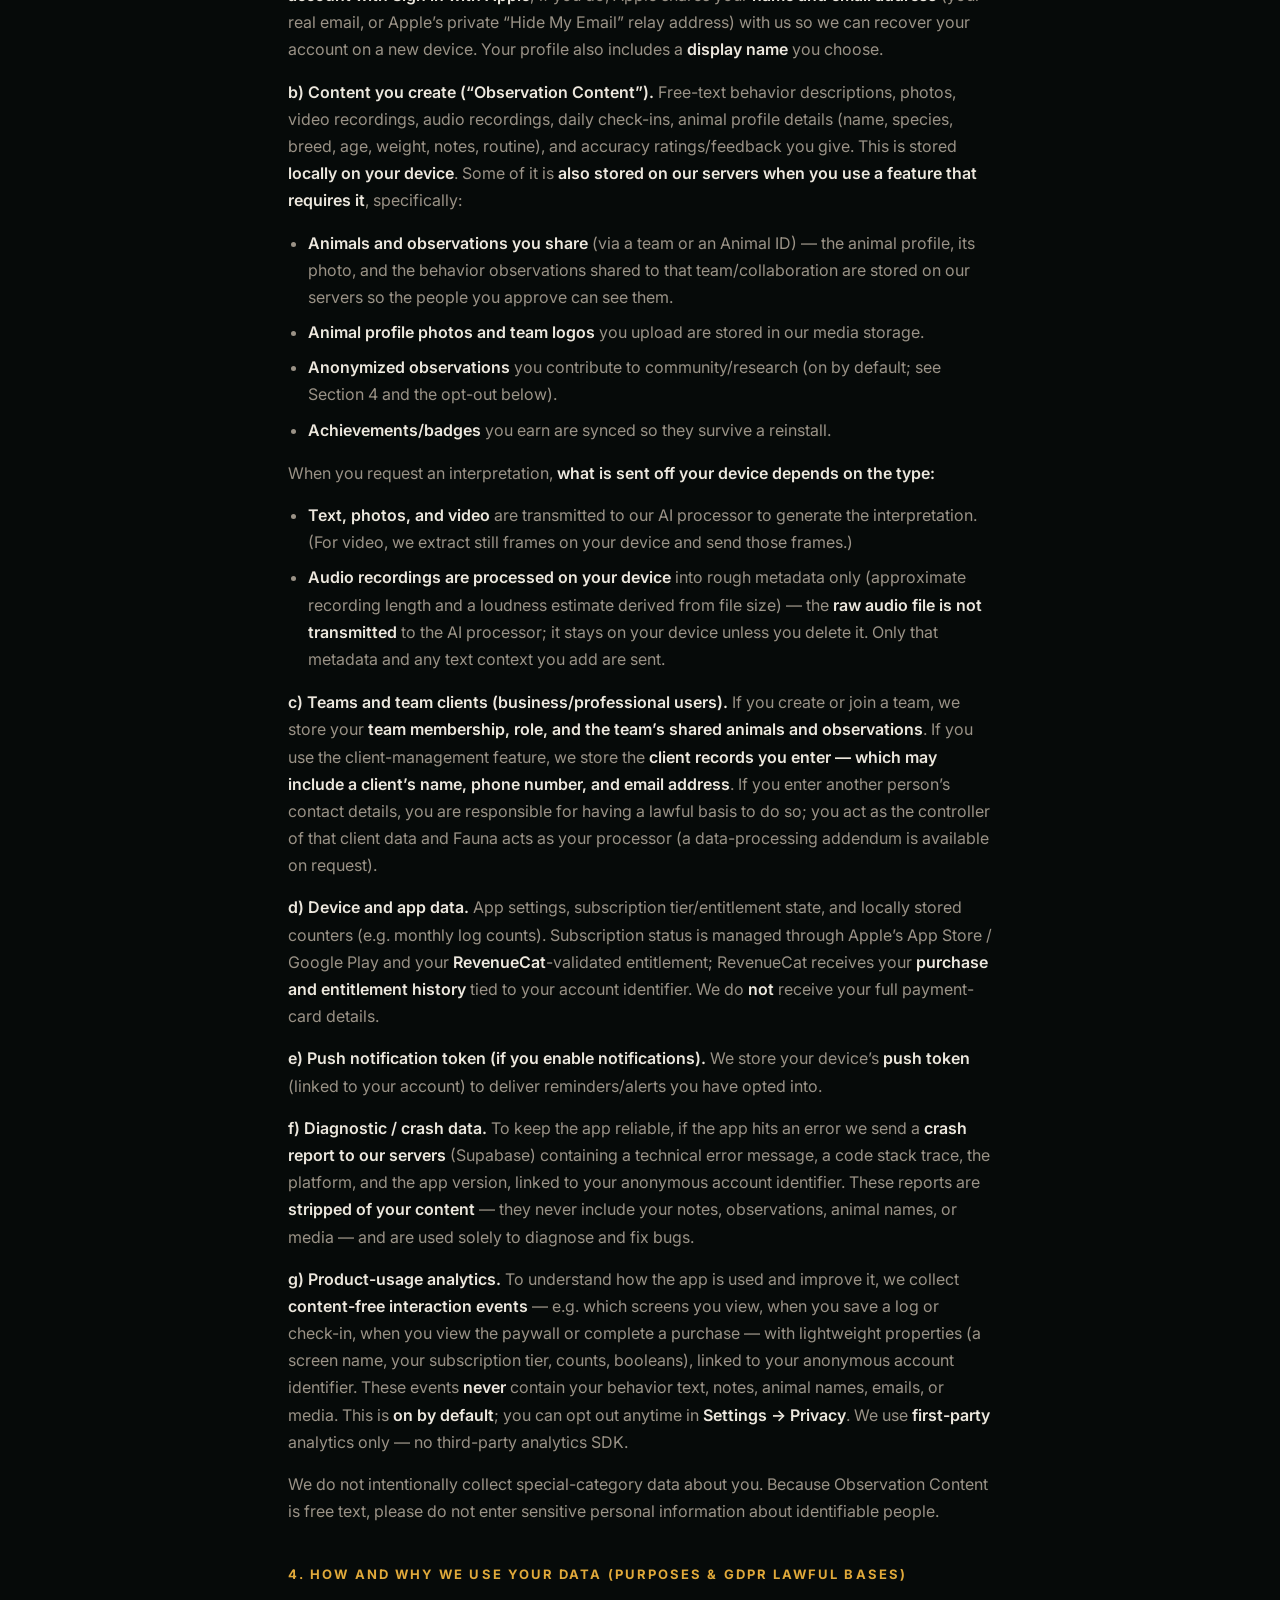
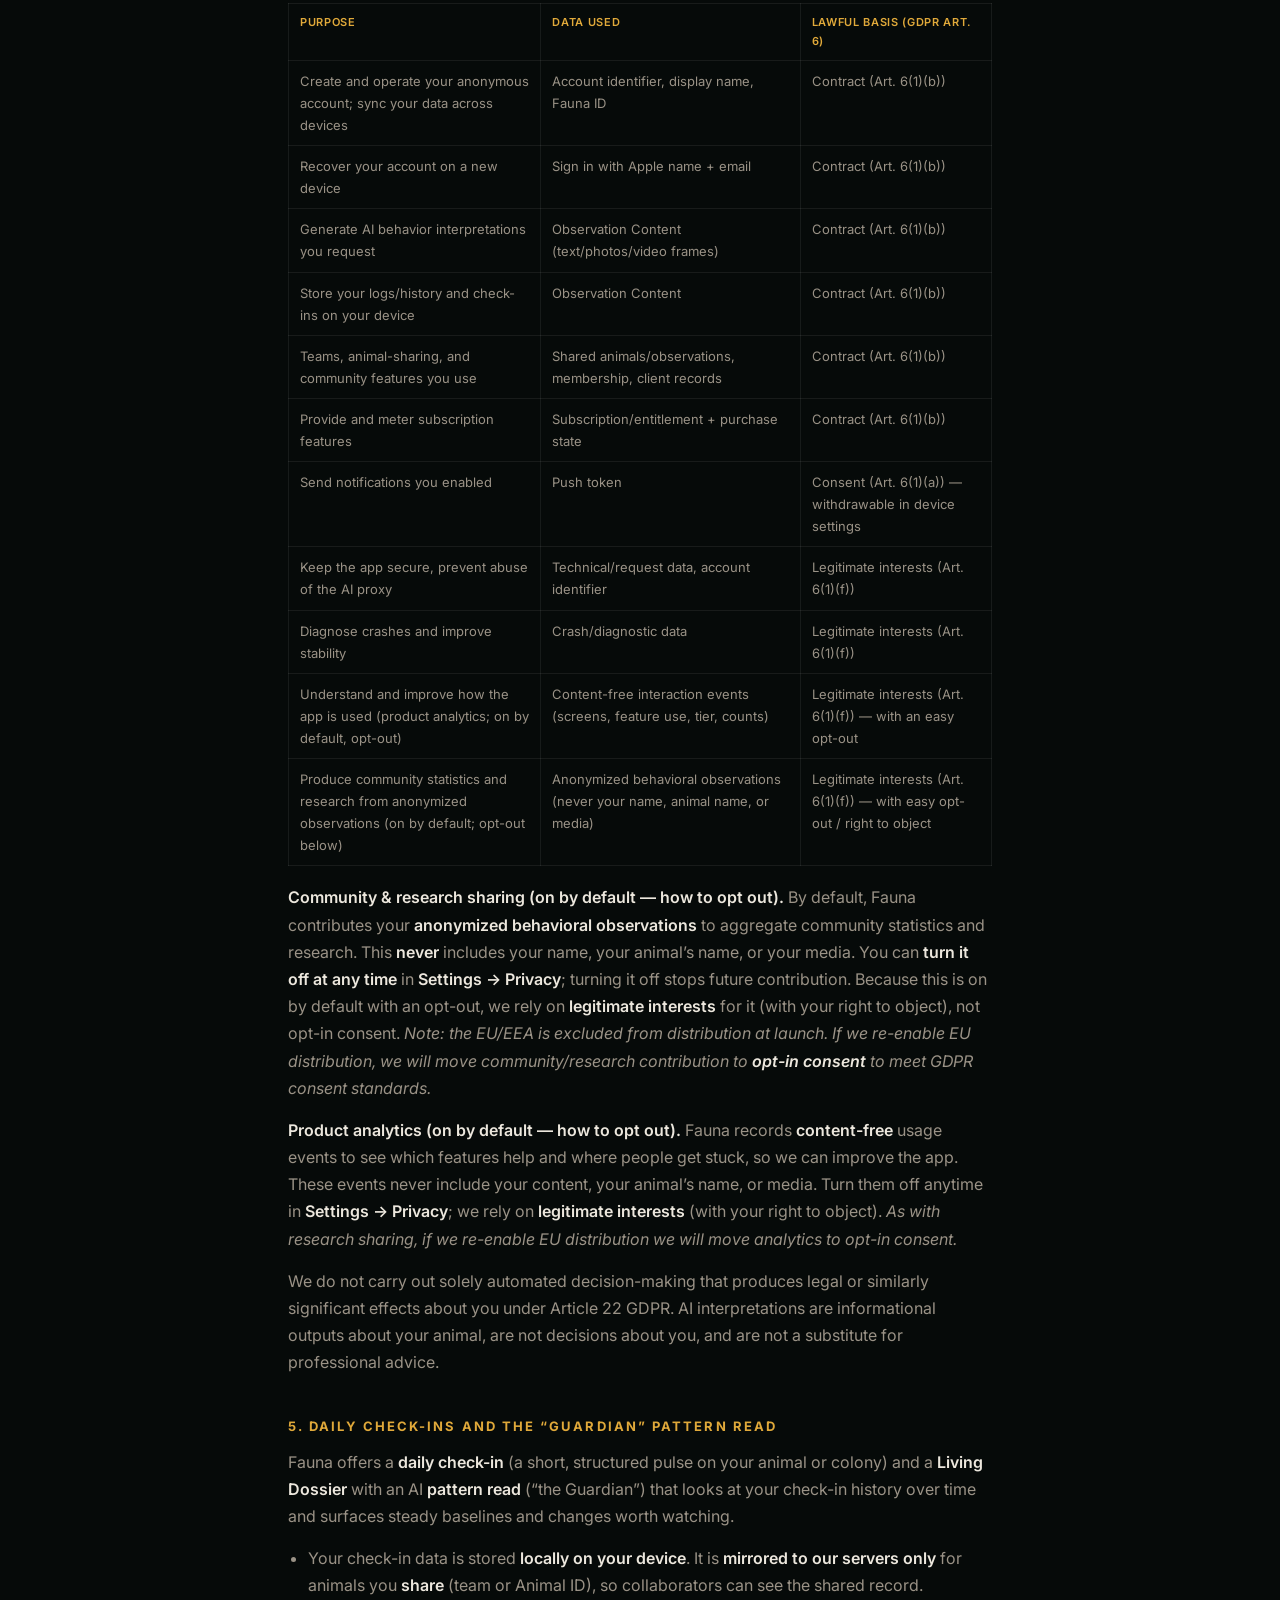
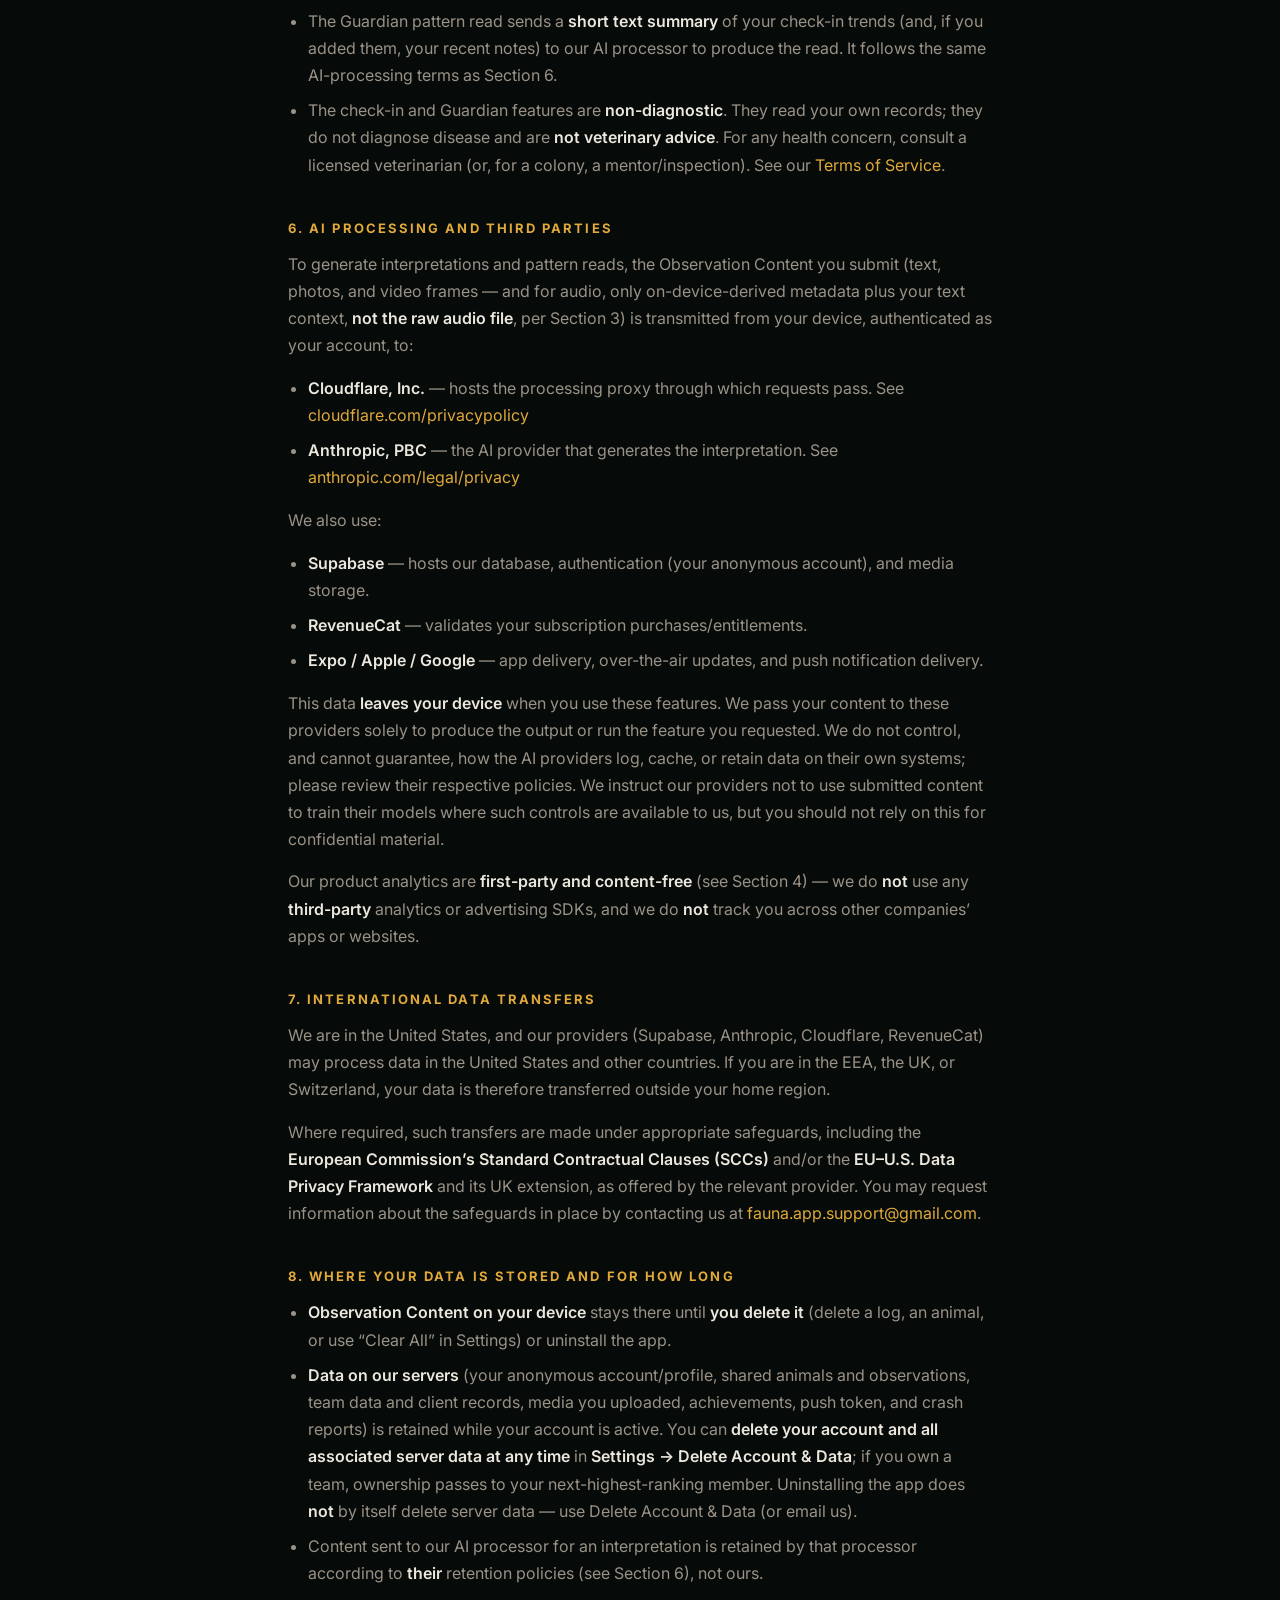
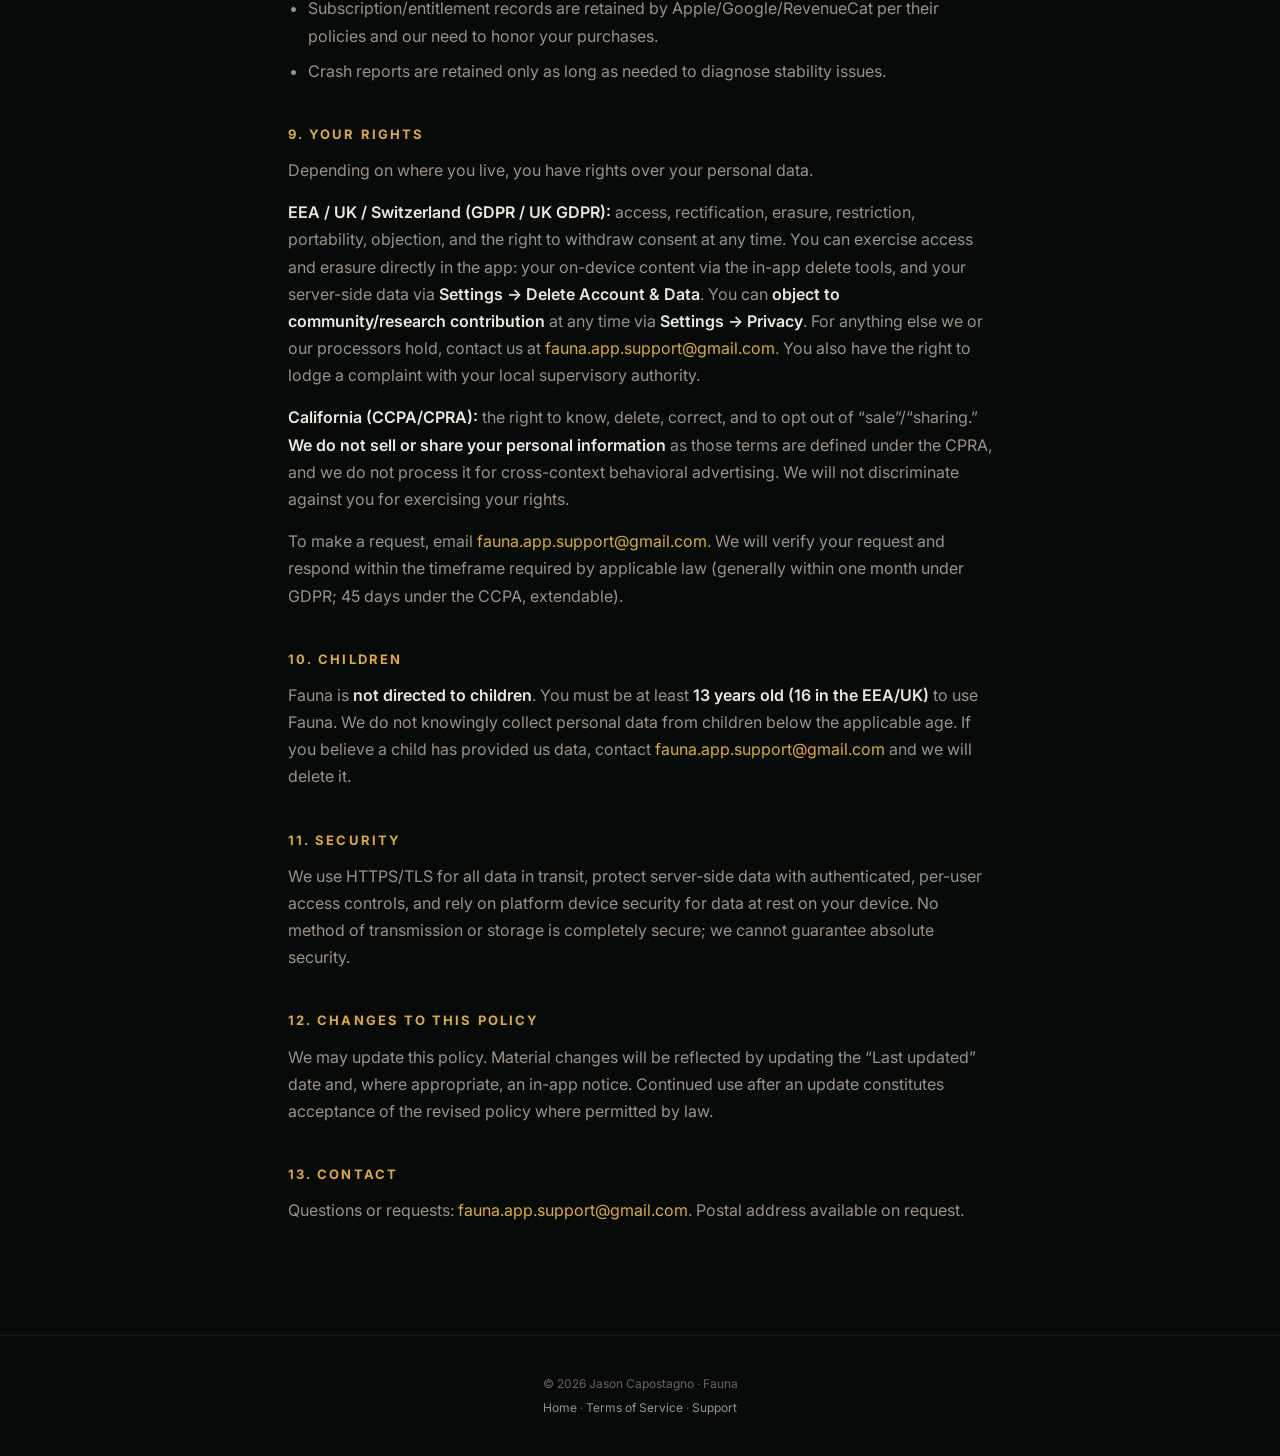
==== commit 20307b2a: "Privacy Policy: disclose first-party content-free product analytics (opt-out) Co-Authored-By: Claude" ====
--- a/privacy.html
+++ b/privacy.html
@@ -33,6 +33,7 @@
   <li>To make sync, teams, animal-sharing, community, and account-recovery features work, Fauna automatically creates a <strong>lightweight anonymous account</strong> on our servers (hosted by <strong>Supabase</strong>). We therefore <strong>do operate a database</strong>, and the data it holds is <strong>linked to your anonymous account</strong> (see Section 3 for exactly what is stored).</li>
   <li>To generate an interpretation, the content you submit is <strong>sent off your device</strong> to a third-party AI provider (Anthropic) by way of a processing proxy (hosted on Cloudflare). This involves a transfer to the United States.</li>
   <li><strong>Anonymized behavioral observations are contributed to community statistics and research by default.</strong> This never includes your name, your animal’s name, or your media — and you can <strong>turn it off at any time</strong> in <strong>Settings → Privacy</strong>.</li>
+  <li>We collect <strong>content-free product-usage analytics</strong> (which screens and features you use, counts, your tier — never your notes, your animal’s name, or media) to improve the app. It is <strong>on by default</strong> and you can <strong>turn it off</strong> anytime in <strong>Settings → Privacy</strong>.</li>
   <li>We do <strong>not</strong> sell your personal data, and we do <strong>not</strong> use it for third-party advertising or tracking.</li>
   <li>Fauna does <strong>not</strong> provide veterinary or medical advice. See our <a href="terms.html">Terms of Service</a>.</li>
 </ul>
@@ -56,6 +57,7 @@
 <p><strong>d) Device and app data.</strong> App settings, subscription tier/entitlement state, and locally stored counters (e.g. monthly log counts). Subscription status is managed through Apple’s App Store / Google Play and your <strong>RevenueCat</strong>-validated entitlement; RevenueCat receives your <strong>purchase and entitlement history</strong> tied to your account identifier. We do <strong>not</strong> receive your full payment-card details.</p>
 <p><strong>e) Push notification token (if you enable notifications).</strong> We store your device’s <strong>push token</strong> (linked to your account) to deliver reminders/alerts you have opted into.</p>
 <p><strong>f) Diagnostic / crash data.</strong> To keep the app reliable, if the app hits an error we send a <strong>crash report to our servers</strong> (Supabase) containing a technical error message, a code stack trace, the platform, and the app version, linked to your anonymous account identifier. These reports are <strong>stripped of your content</strong> — they never include your notes, observations, animal names, or media — and are used solely to diagnose and fix bugs.</p>
+<p><strong>g) Product-usage analytics.</strong> To understand how the app is used and improve it, we collect <strong>content-free interaction events</strong> — e.g. which screens you view, when you save a log or check-in, when you view the paywall or complete a purchase — with lightweight properties (a screen name, your subscription tier, counts, booleans), linked to your anonymous account identifier. These events <strong>never</strong> contain your behavior text, notes, animal names, emails, or media. This is <strong>on by default</strong>; you can opt out anytime in <strong>Settings → Privacy</strong>. We use <strong>first-party</strong> analytics only — no third-party analytics SDK.</p>
 <p>We do not intentionally collect special-category data about you. Because Observation Content is free text, please do not enter sensitive personal information about identifiable people.</p>
 
 <h2>4. How and why we use your data (purposes &amp; GDPR lawful bases)</h2>
@@ -70,9 +72,11 @@
   <tr><td>Send notifications you enabled</td><td>Push token</td><td>Consent (Art. 6(1)(a)) — withdrawable in device settings</td></tr>
   <tr><td>Keep the app secure, prevent abuse of the AI proxy</td><td>Technical/request data, account identifier</td><td>Legitimate interests (Art. 6(1)(f))</td></tr>
   <tr><td>Diagnose crashes and improve stability</td><td>Crash/diagnostic data</td><td>Legitimate interests (Art. 6(1)(f))</td></tr>
+  <tr><td>Understand and improve how the app is used (product analytics; on by default, opt-out)</td><td>Content-free interaction events (screens, feature use, tier, counts)</td><td>Legitimate interests (Art. 6(1)(f)) — with an easy opt-out</td></tr>
   <tr><td>Produce community statistics and research from anonymized observations (on by default; opt-out below)</td><td>Anonymized behavioral observations (never your name, animal name, or media)</td><td>Legitimate interests (Art. 6(1)(f)) — with easy opt-out / right to object</td></tr>
 </table>
 <p><strong>Community &amp; research sharing (on by default — how to opt out).</strong> By default, Fauna contributes your <strong>anonymized behavioral observations</strong> to aggregate community statistics and research. This <strong>never</strong> includes your name, your animal’s name, or your media. You can <strong>turn it off at any time</strong> in <strong>Settings → Privacy</strong>; turning it off stops future contribution. Because this is on by default with an opt-out, we rely on <strong>legitimate interests</strong> for it (with your right to object), not opt-in consent. <em>Note: the EU/EEA is excluded from distribution at launch. If we re-enable EU distribution, we will move community/research contribution to <strong>opt-in consent</strong> to meet GDPR consent standards.</em></p>
+<p><strong>Product analytics (on by default — how to opt out).</strong> Fauna records <strong>content-free</strong> usage events to see which features help and where people get stuck, so we can improve the app. These events never include your content, your animal’s name, or media. Turn them off anytime in <strong>Settings → Privacy</strong>; we rely on <strong>legitimate interests</strong> (with your right to object). <em>As with research sharing, if we re-enable EU distribution we will move analytics to opt-in consent.</em></p>
 <p>We do not carry out solely automated decision-making that produces legal or similarly significant effects about you under Article 22 GDPR. AI interpretations are informational outputs about your animal, are not decisions about you, and are not a substitute for professional advice.</p>
 
 <h2>5. Daily check-ins and the “Guardian” pattern read</h2>
@@ -96,7 +100,7 @@
   <li><strong>Expo / Apple / Google</strong> — app delivery, over-the-air updates, and push notification delivery.</li>
 </ul>
 <p>This data <strong>leaves your device</strong> when you use these features. We pass your content to these providers solely to produce the output or run the feature you requested. We do not control, and cannot guarantee, how the AI providers log, cache, or retain data on their own systems; please review their respective policies. We instruct our providers not to use submitted content to train their models where such controls are available to us, but you should not rely on this for confidential material.</p>
-<p>We do <strong>not</strong> use any analytics or advertising SDKs, and we do <strong>not</strong> track you across other companies’ apps or websites.</p>
+<p>Our product analytics are <strong>first-party and content-free</strong> (see Section 4) — we do <strong>not</strong> use any <strong>third-party</strong> analytics or advertising SDKs, and we do <strong>not</strong> track you across other companies’ apps or websites.</p>
 
 <h2>7. International data transfers</h2>
 <p>We are in the United States, and our providers (Supabase, Anthropic, Cloudflare, RevenueCat) may process data in the United States and other countries. If you are in the EEA, the UK, or Switzerland, your data is therefore transferred outside your home region.</p>
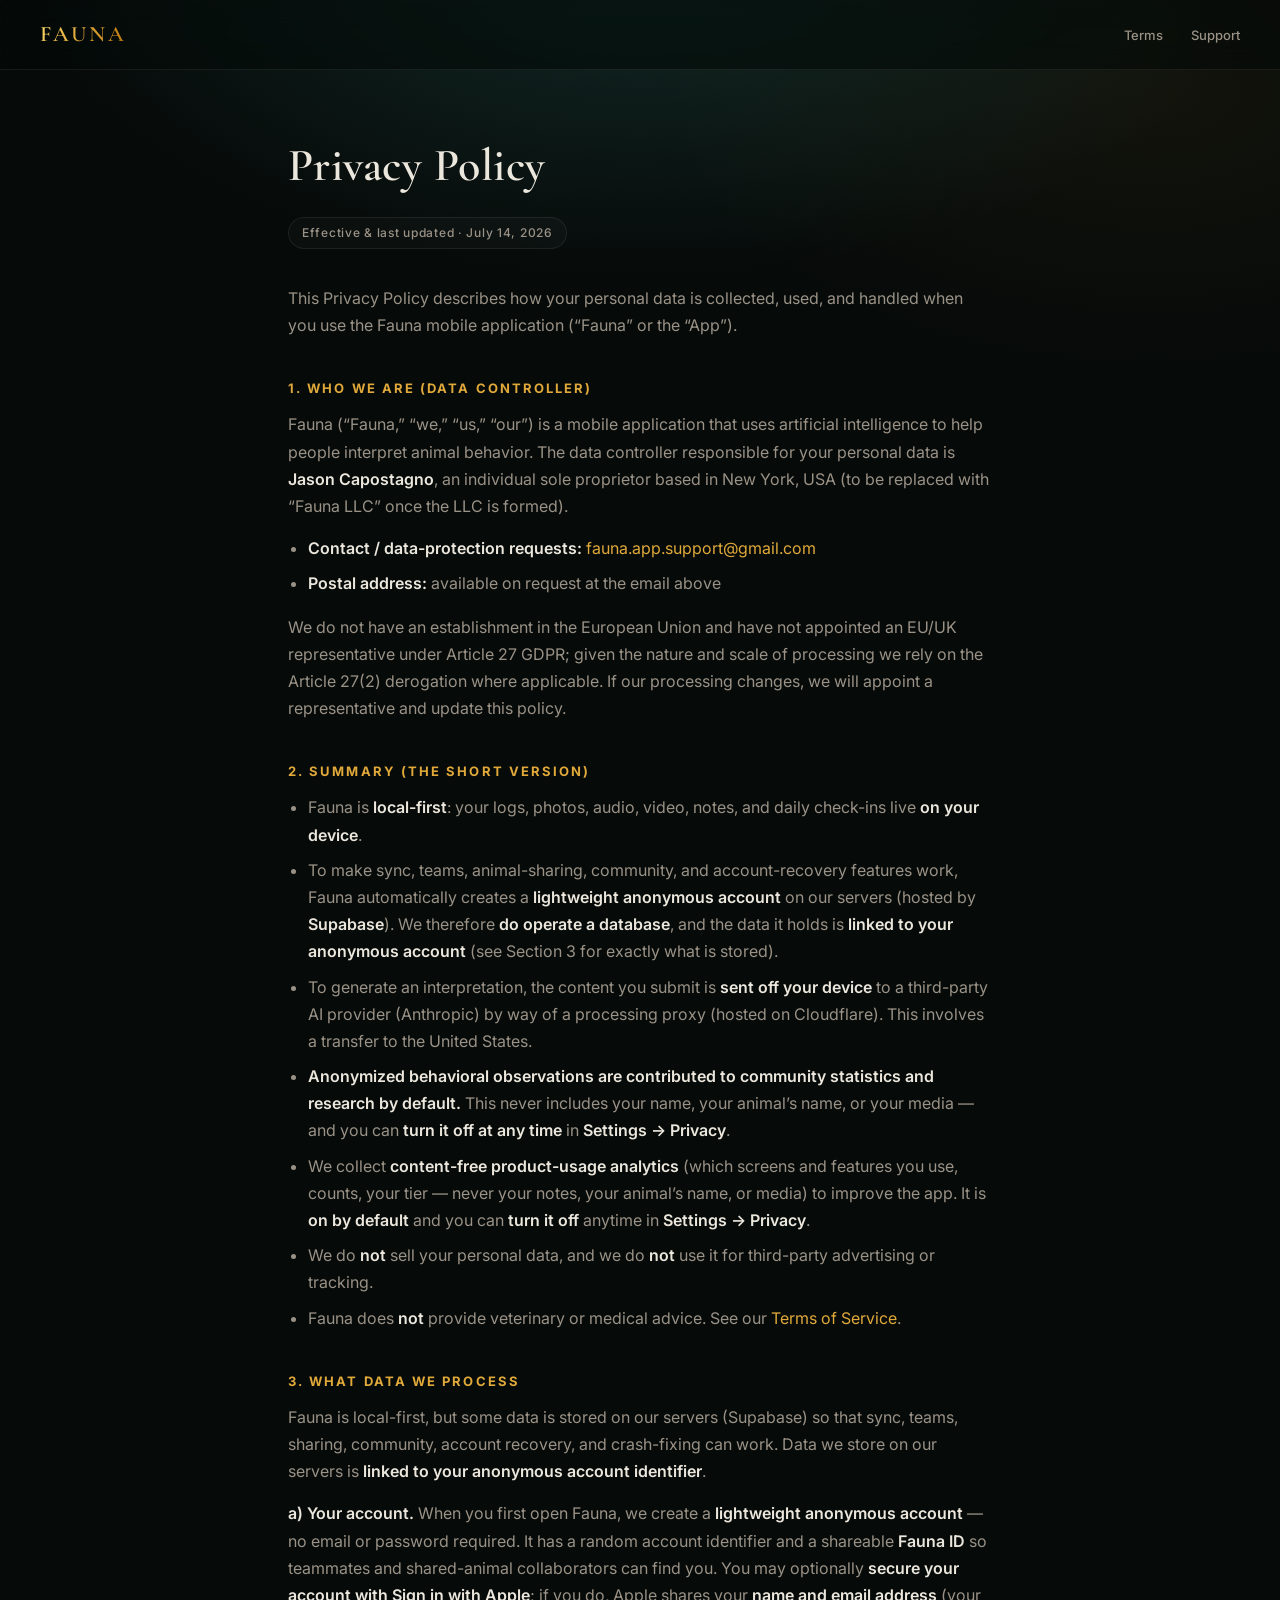
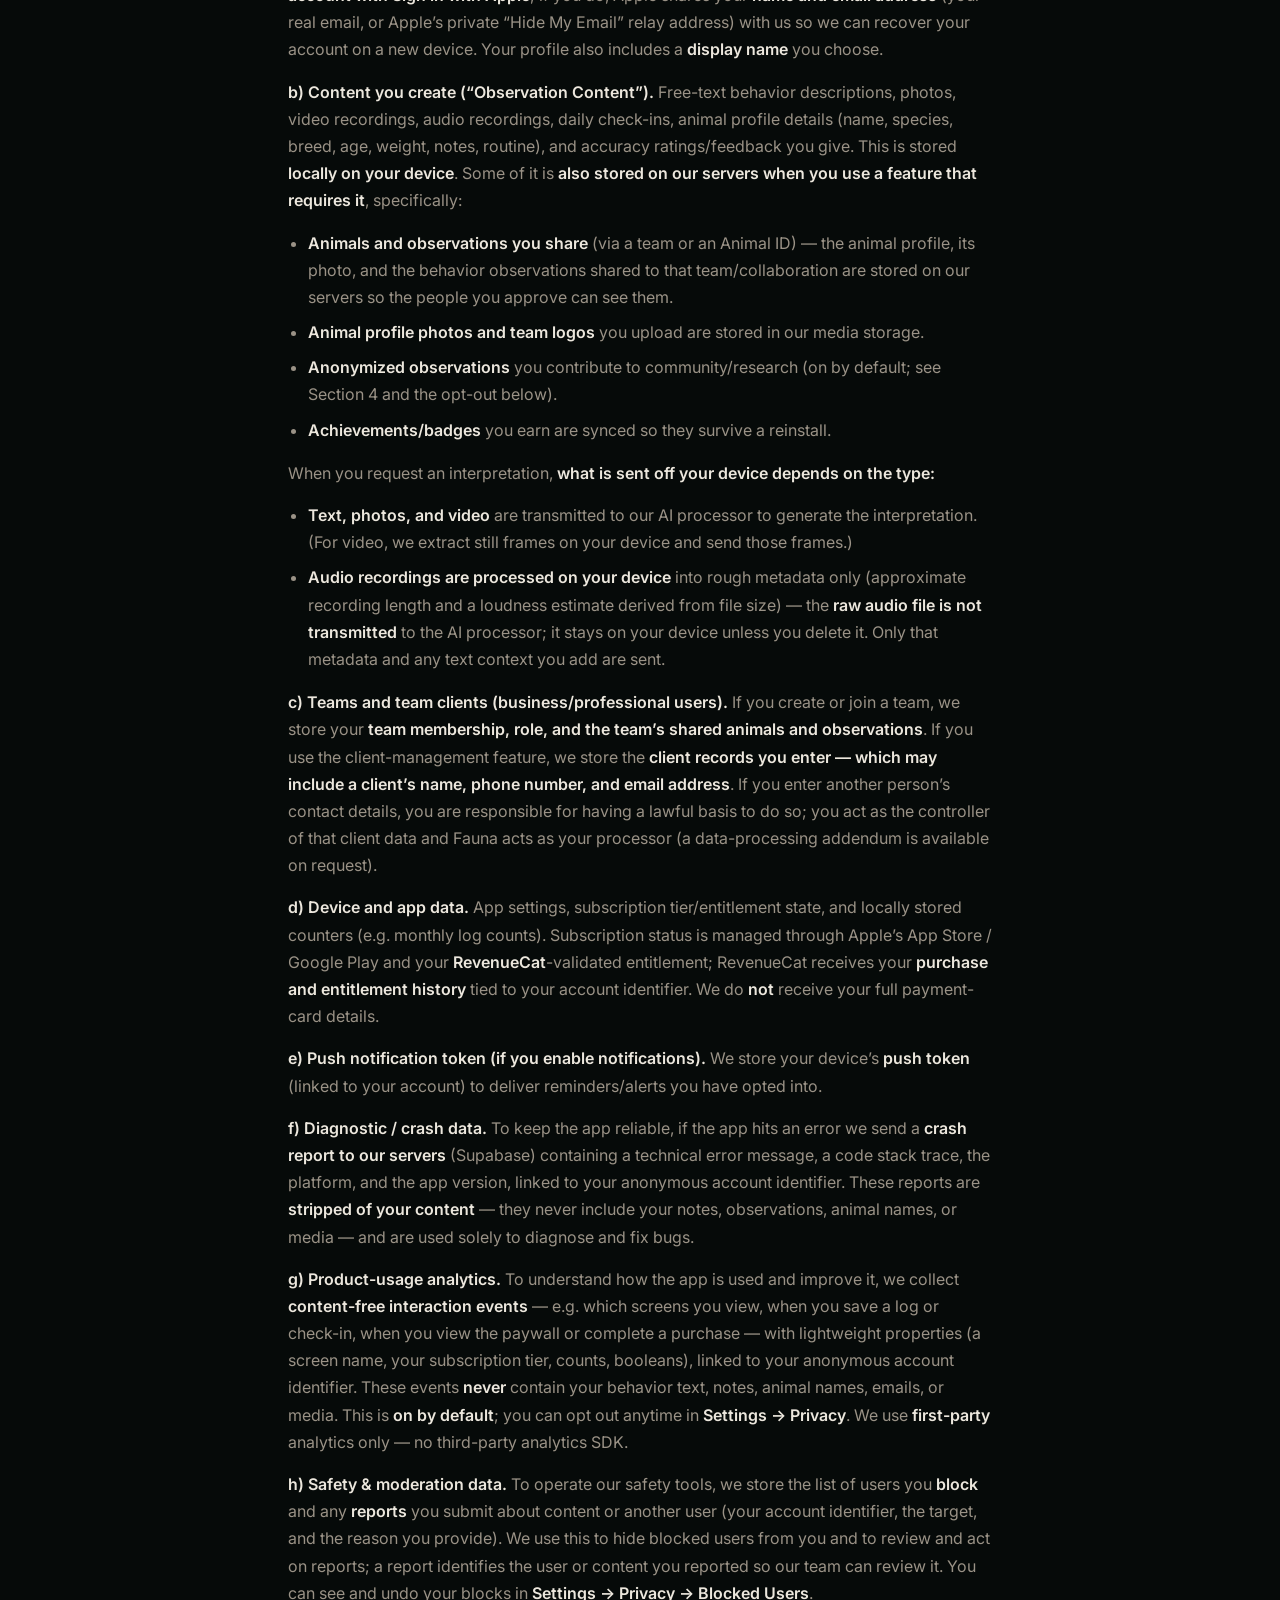
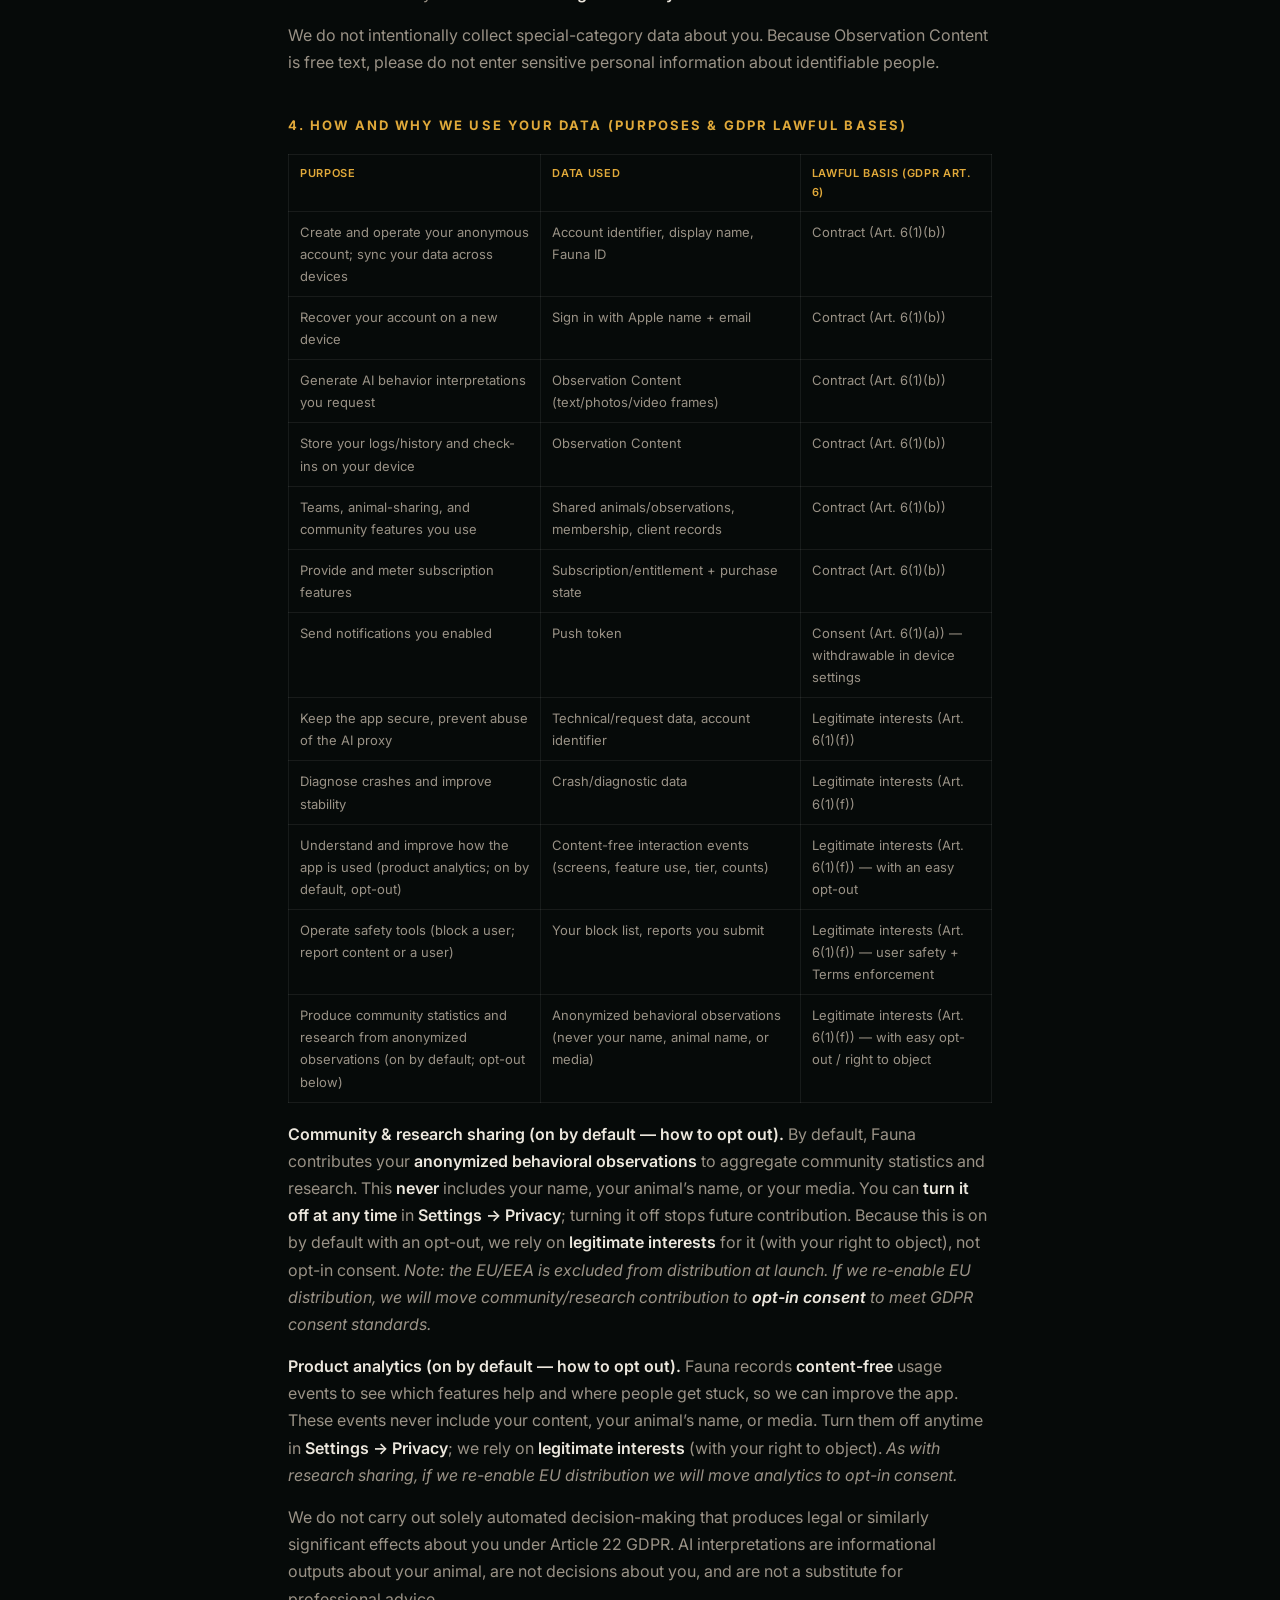
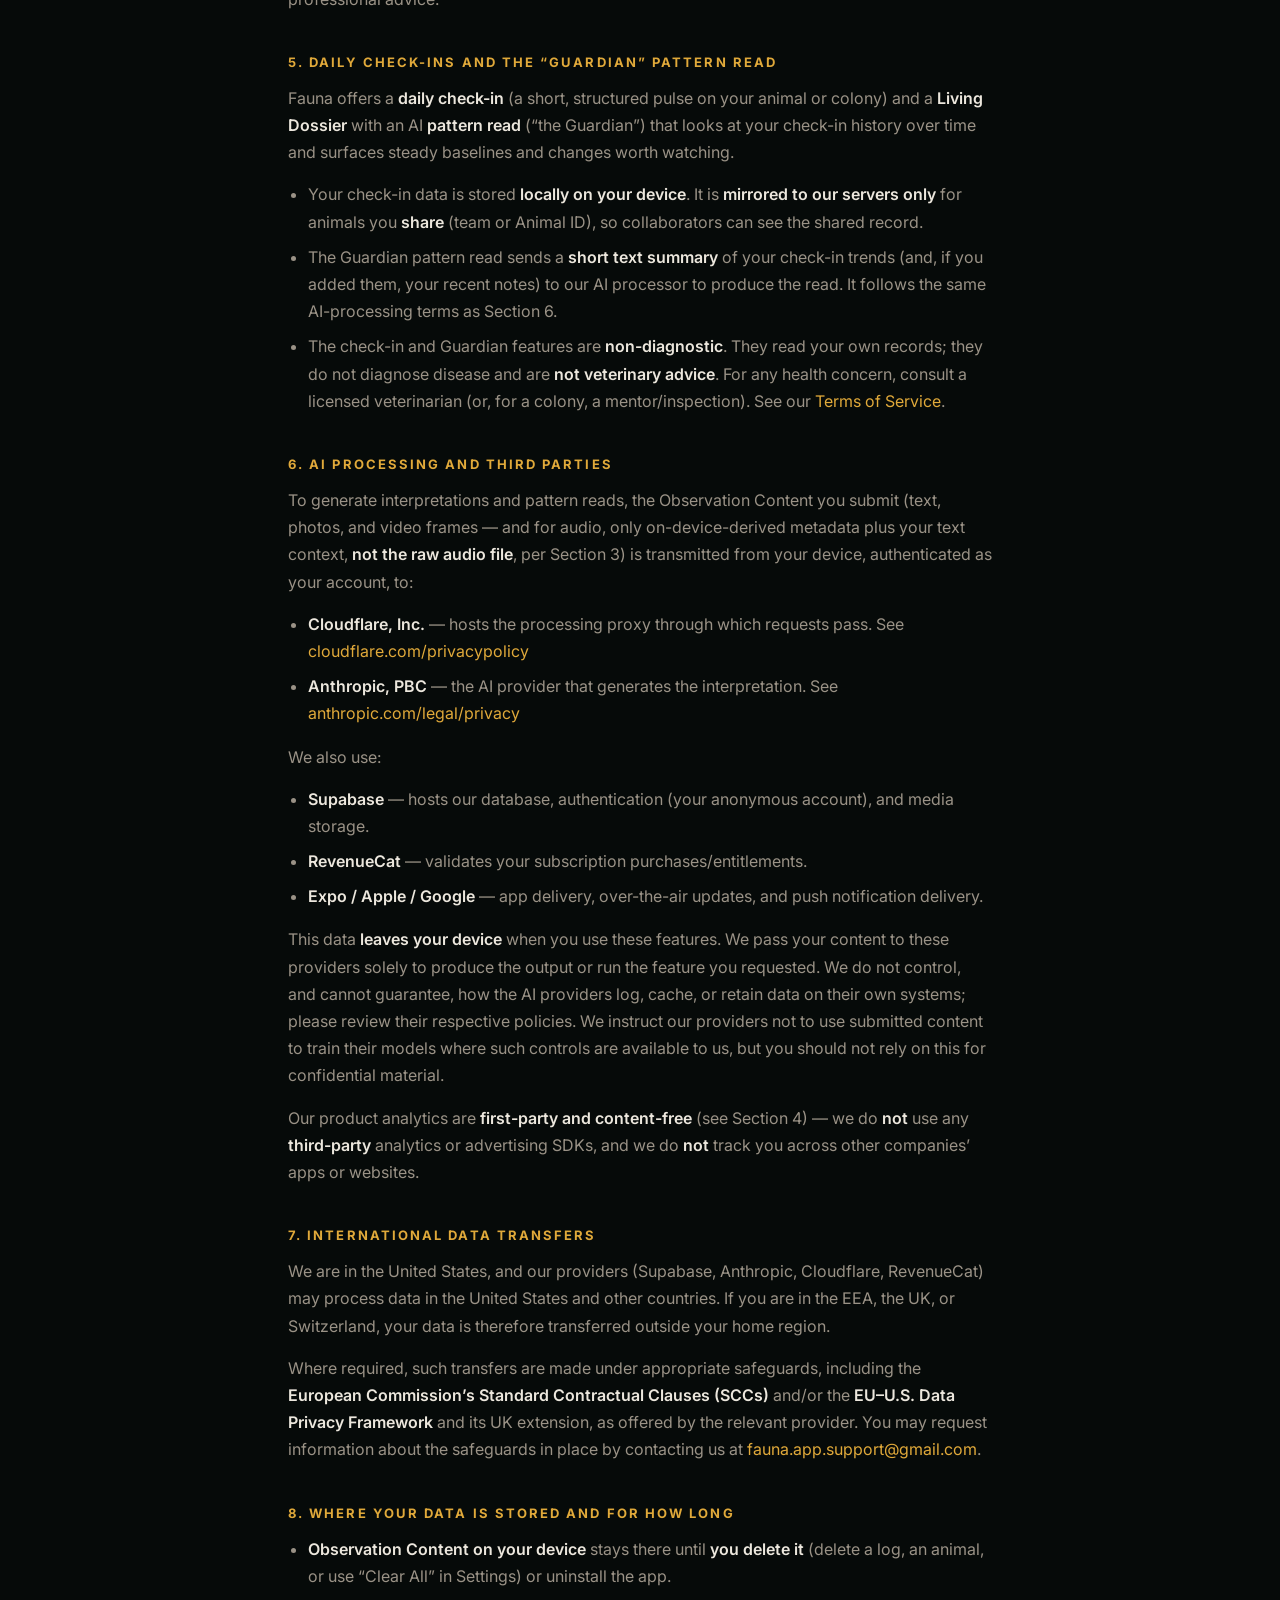
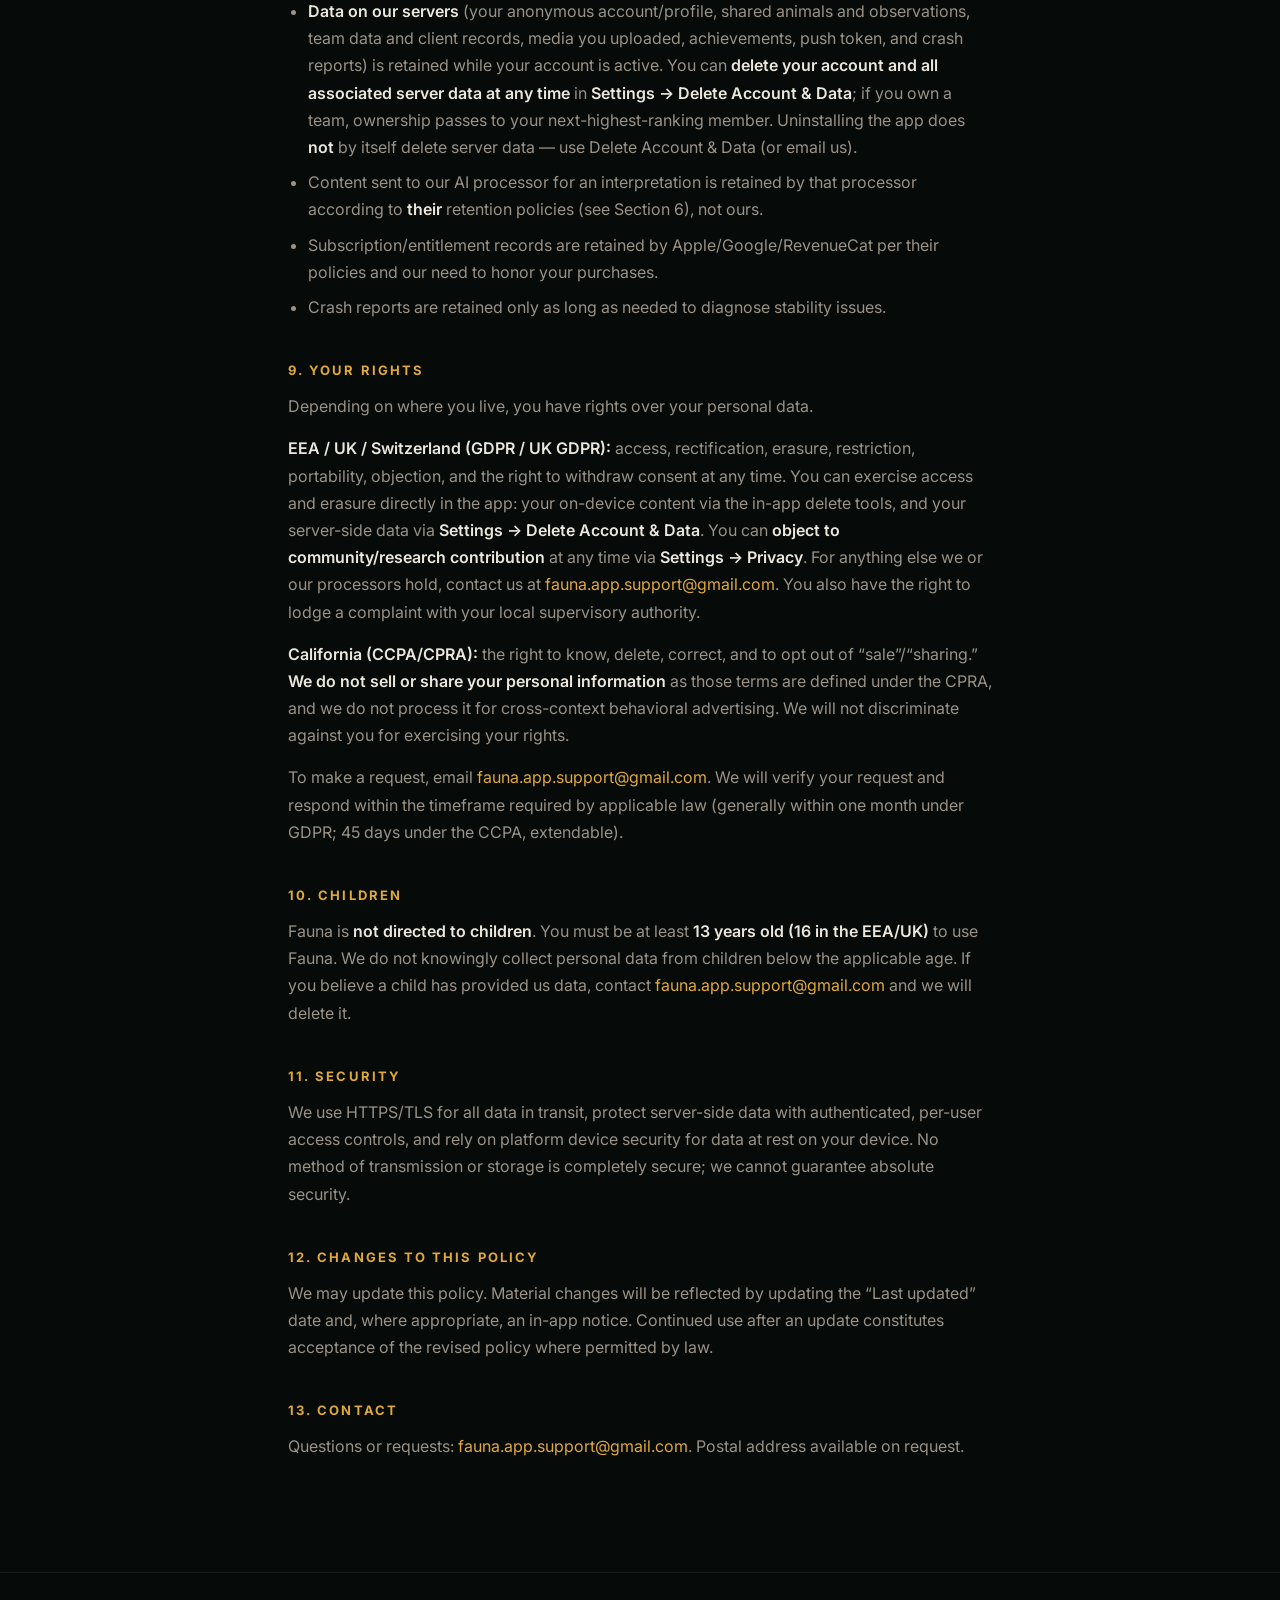
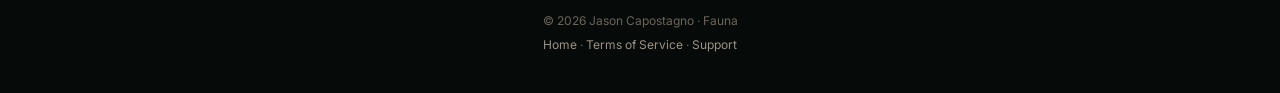
==== commit 23634391: "Privacy Policy: disclose safety/moderation data (block list + reports) Co-Authored-By: Claude Opus 4" ====
--- a/privacy.html
+++ b/privacy.html
@@ -58,6 +58,7 @@
 <p><strong>e) Push notification token (if you enable notifications).</strong> We store your device’s <strong>push token</strong> (linked to your account) to deliver reminders/alerts you have opted into.</p>
 <p><strong>f) Diagnostic / crash data.</strong> To keep the app reliable, if the app hits an error we send a <strong>crash report to our servers</strong> (Supabase) containing a technical error message, a code stack trace, the platform, and the app version, linked to your anonymous account identifier. These reports are <strong>stripped of your content</strong> — they never include your notes, observations, animal names, or media — and are used solely to diagnose and fix bugs.</p>
 <p><strong>g) Product-usage analytics.</strong> To understand how the app is used and improve it, we collect <strong>content-free interaction events</strong> — e.g. which screens you view, when you save a log or check-in, when you view the paywall or complete a purchase — with lightweight properties (a screen name, your subscription tier, counts, booleans), linked to your anonymous account identifier. These events <strong>never</strong> contain your behavior text, notes, animal names, emails, or media. This is <strong>on by default</strong>; you can opt out anytime in <strong>Settings → Privacy</strong>. We use <strong>first-party</strong> analytics only — no third-party analytics SDK.</p>
+<p><strong>h) Safety &amp; moderation data.</strong> To operate our safety tools, we store the list of users you <strong>block</strong> and any <strong>reports</strong> you submit about content or another user (your account identifier, the target, and the reason you provide). We use this to hide blocked users from you and to review and act on reports; a report identifies the user or content you reported so our team can review it. You can see and undo your blocks in <strong>Settings → Privacy → Blocked Users</strong>.</p>
 <p>We do not intentionally collect special-category data about you. Because Observation Content is free text, please do not enter sensitive personal information about identifiable people.</p>
 
 <h2>4. How and why we use your data (purposes &amp; GDPR lawful bases)</h2>
@@ -73,6 +74,7 @@
   <tr><td>Keep the app secure, prevent abuse of the AI proxy</td><td>Technical/request data, account identifier</td><td>Legitimate interests (Art. 6(1)(f))</td></tr>
   <tr><td>Diagnose crashes and improve stability</td><td>Crash/diagnostic data</td><td>Legitimate interests (Art. 6(1)(f))</td></tr>
   <tr><td>Understand and improve how the app is used (product analytics; on by default, opt-out)</td><td>Content-free interaction events (screens, feature use, tier, counts)</td><td>Legitimate interests (Art. 6(1)(f)) — with an easy opt-out</td></tr>
+  <tr><td>Operate safety tools (block a user; report content or a user)</td><td>Your block list, reports you submit</td><td>Legitimate interests (Art. 6(1)(f)) — user safety + Terms enforcement</td></tr>
   <tr><td>Produce community statistics and research from anonymized observations (on by default; opt-out below)</td><td>Anonymized behavioral observations (never your name, animal name, or media)</td><td>Legitimate interests (Art. 6(1)(f)) — with easy opt-out / right to object</td></tr>
 </table>
 <p><strong>Community &amp; research sharing (on by default — how to opt out).</strong> By default, Fauna contributes your <strong>anonymized behavioral observations</strong> to aggregate community statistics and research. This <strong>never</strong> includes your name, your animal’s name, or your media. You can <strong>turn it off at any time</strong> in <strong>Settings → Privacy</strong>; turning it off stops future contribution. Because this is on by default with an opt-out, we rely on <strong>legitimate interests</strong> for it (with your right to object), not opt-in consent. <em>Note: the EU/EEA is excluded from distribution at launch. If we re-enable EU distribution, we will move community/research contribution to <strong>opt-in consent</strong> to meet GDPR consent standards.</em></p>
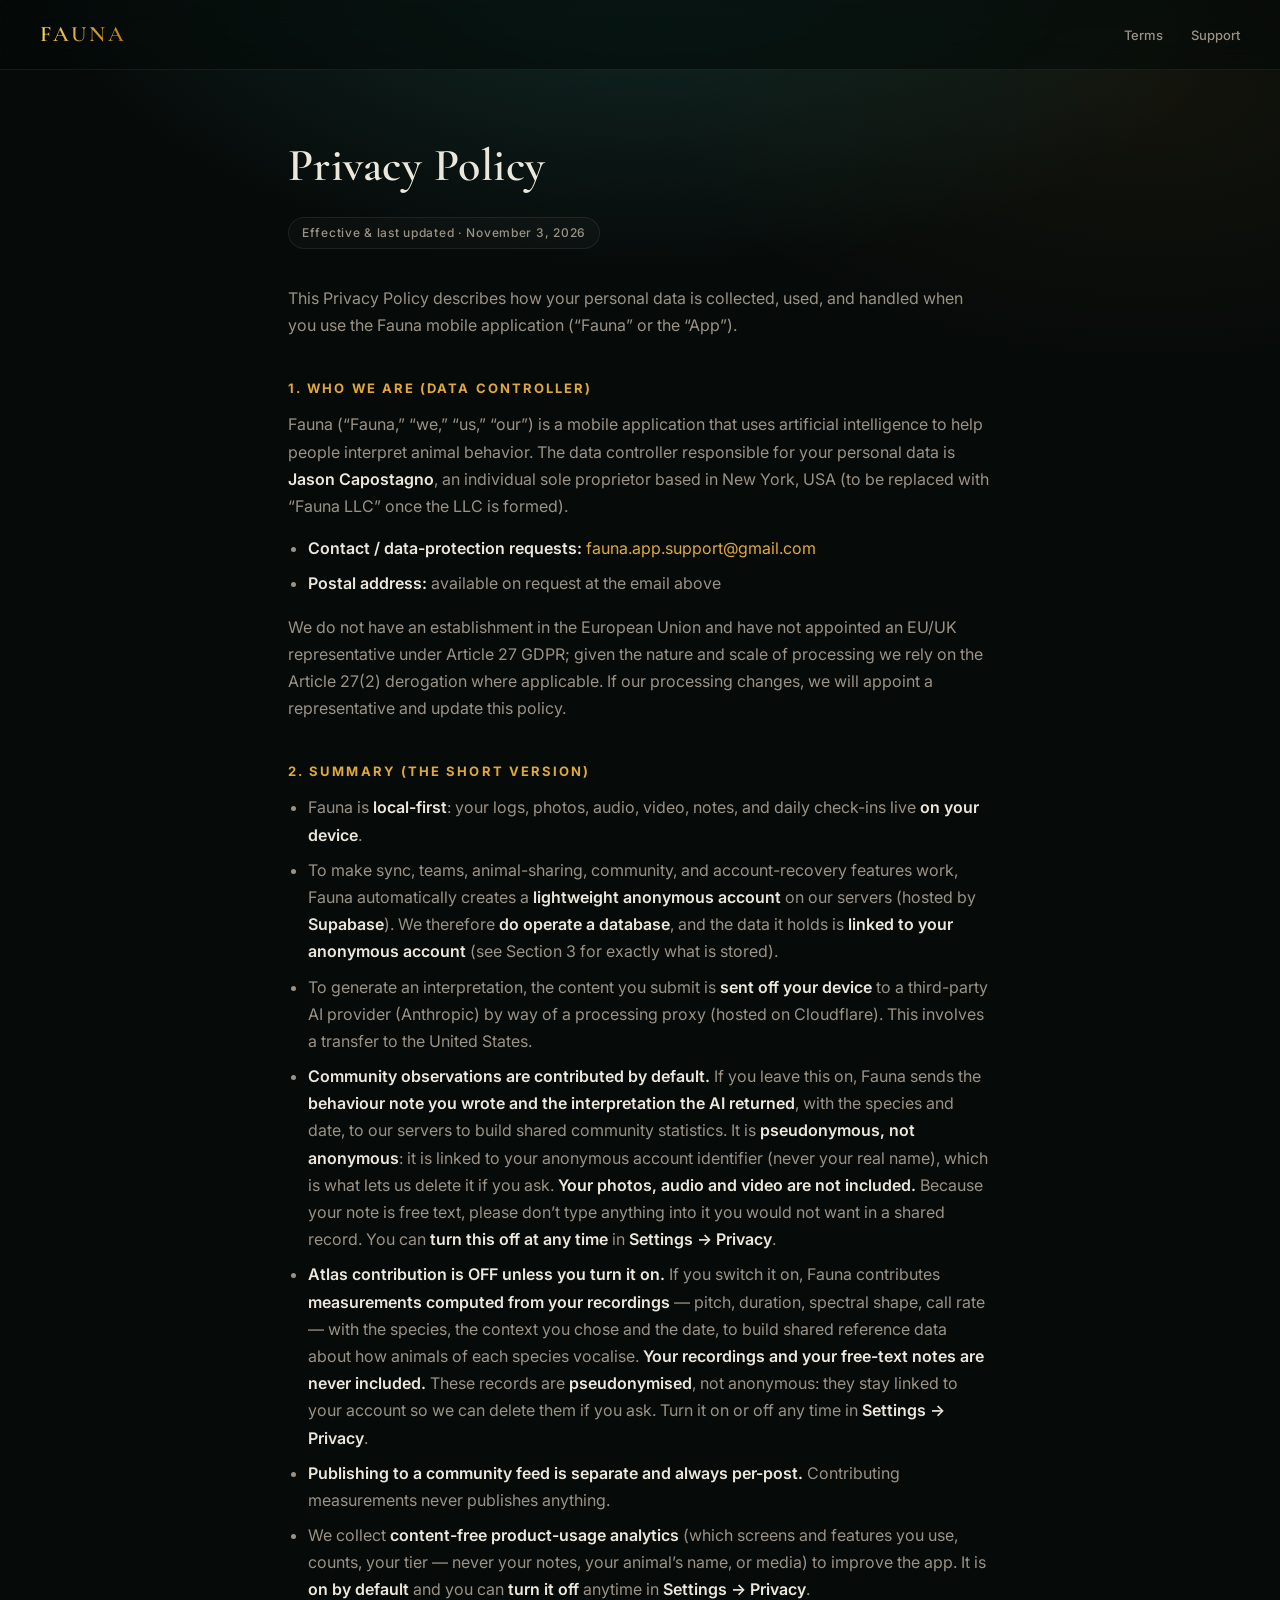
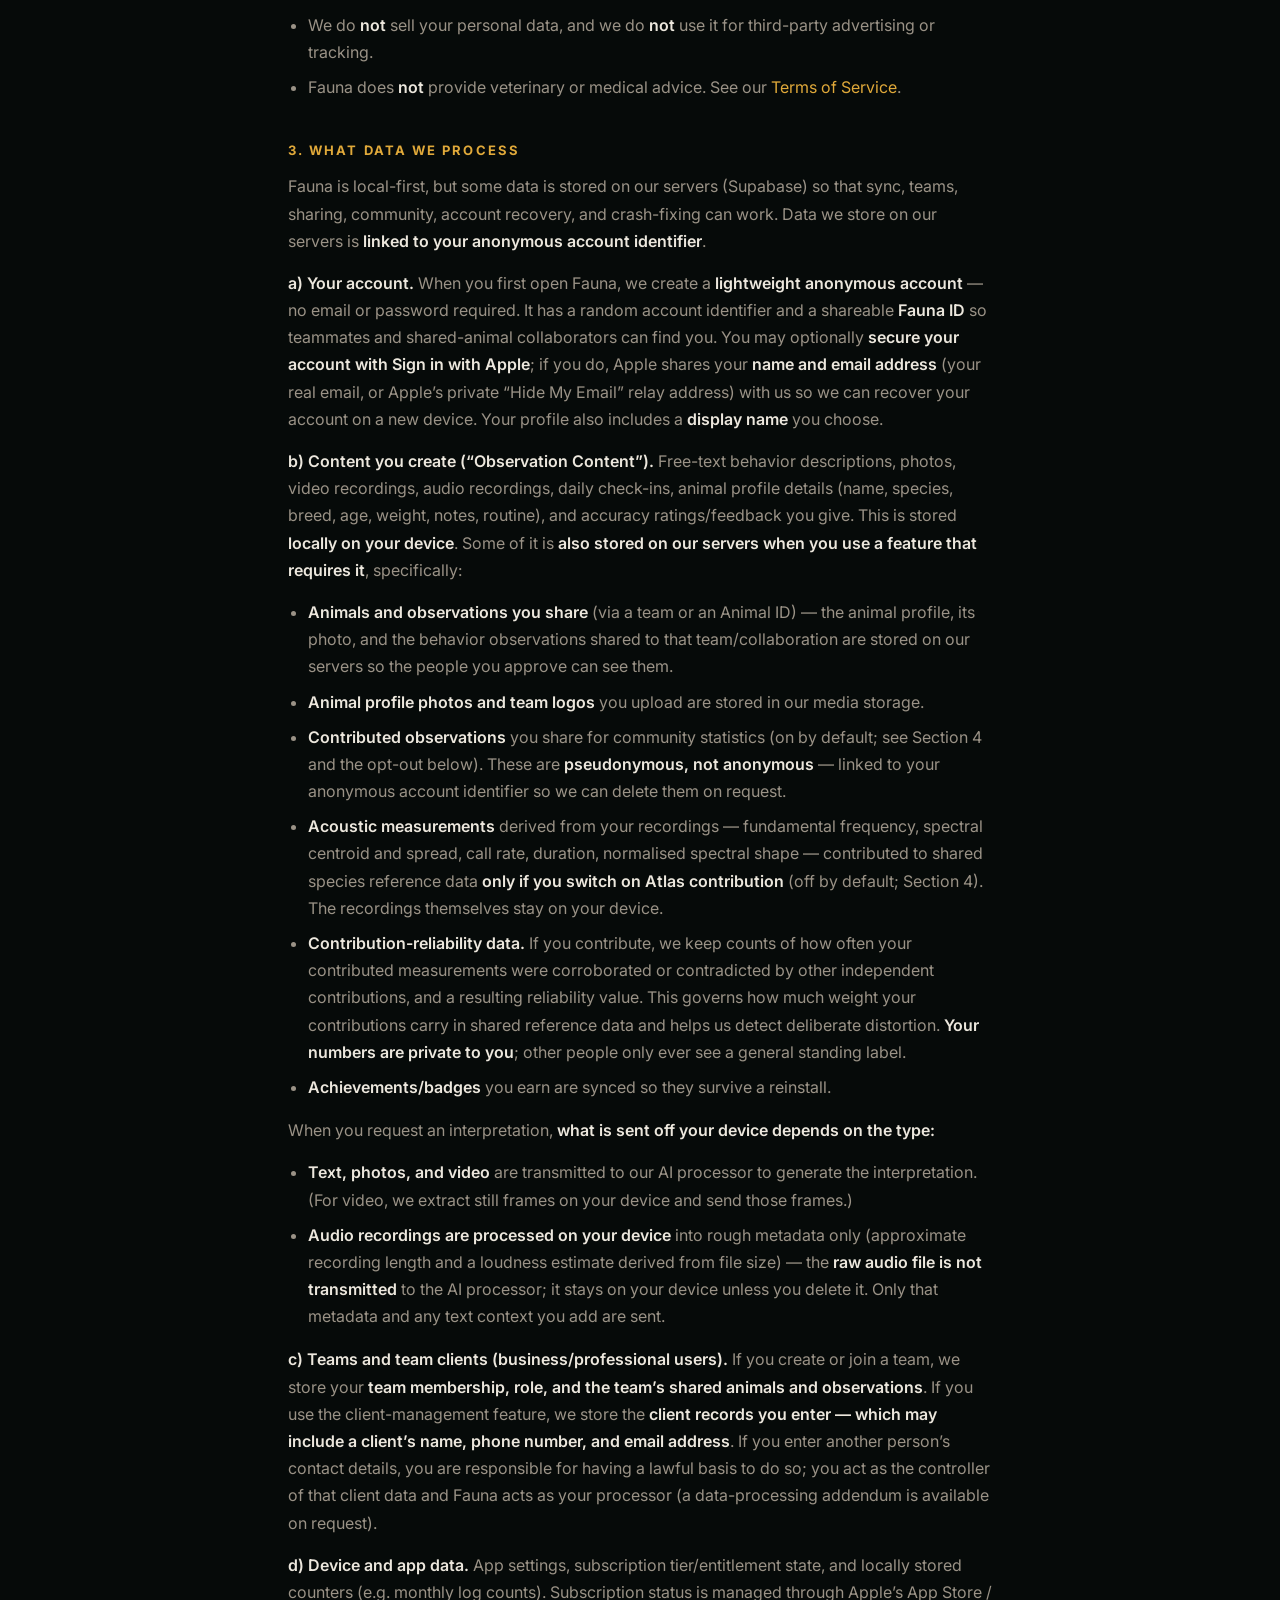
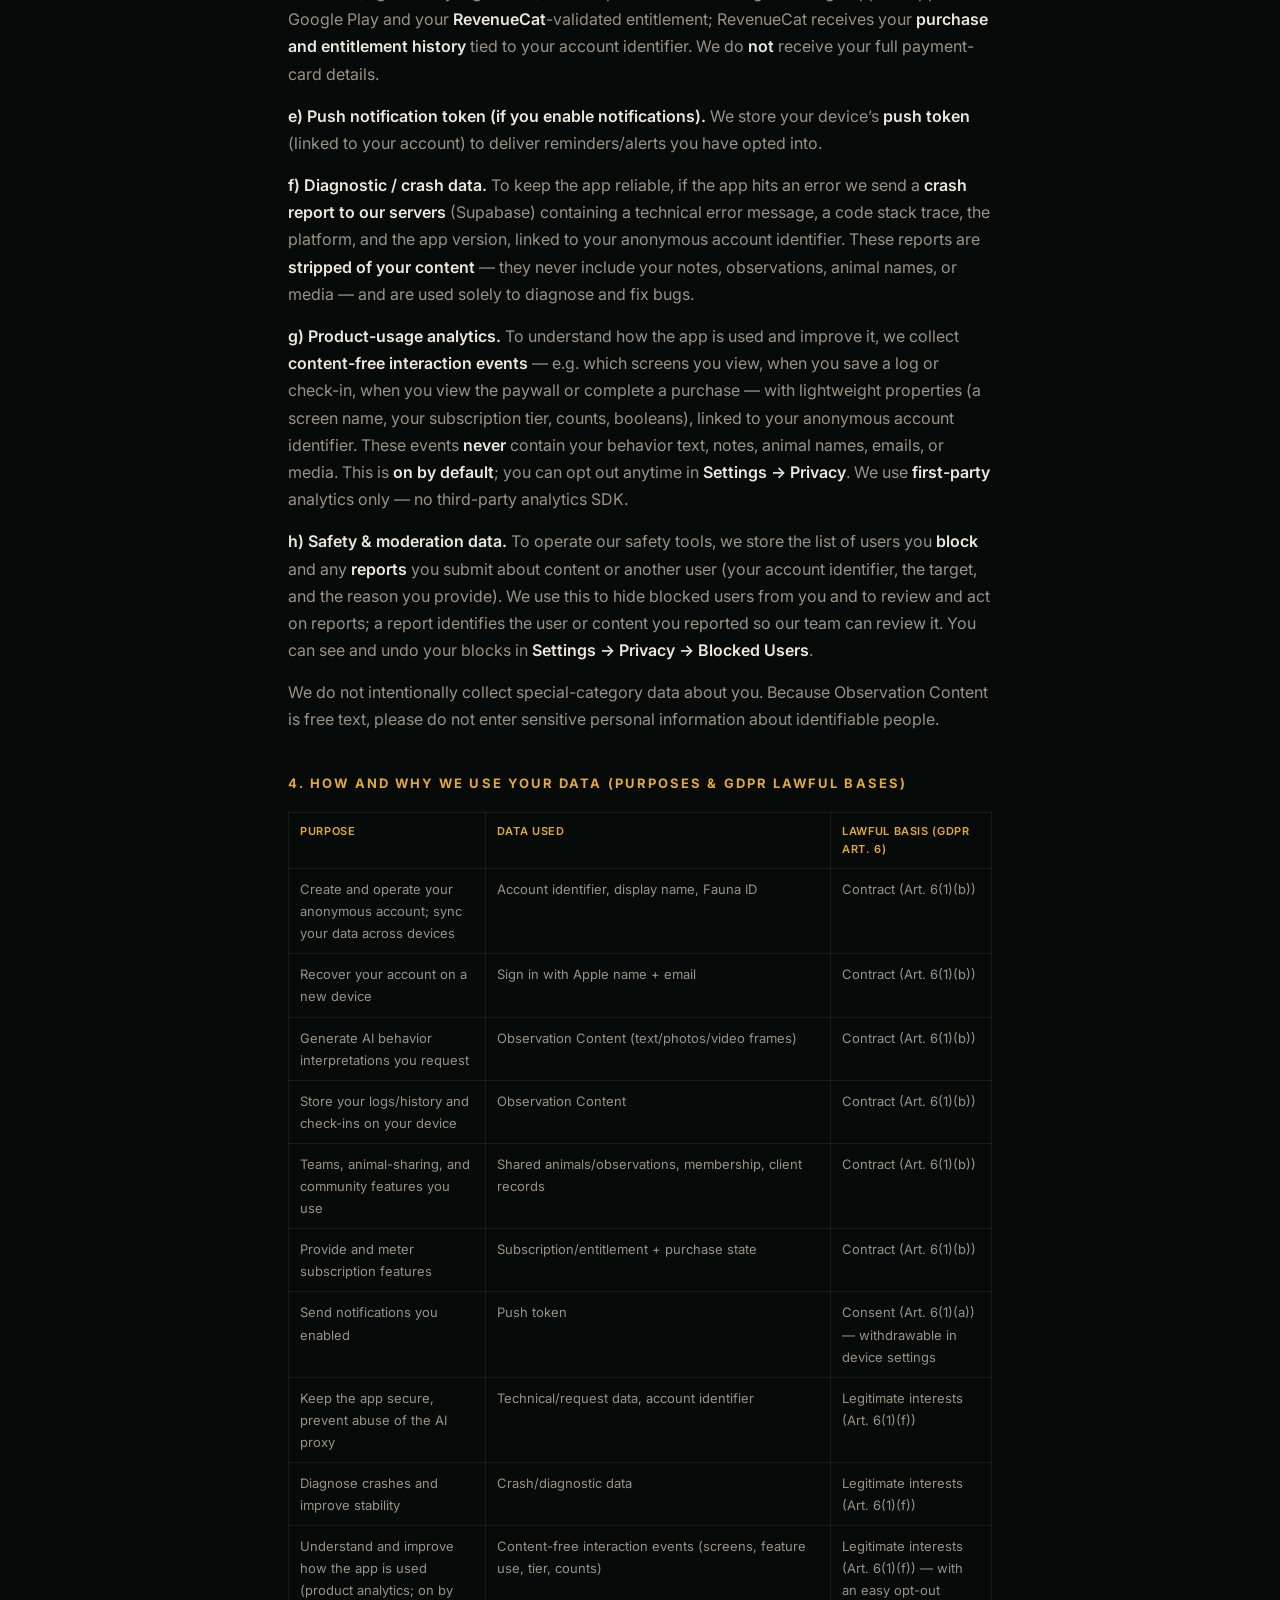
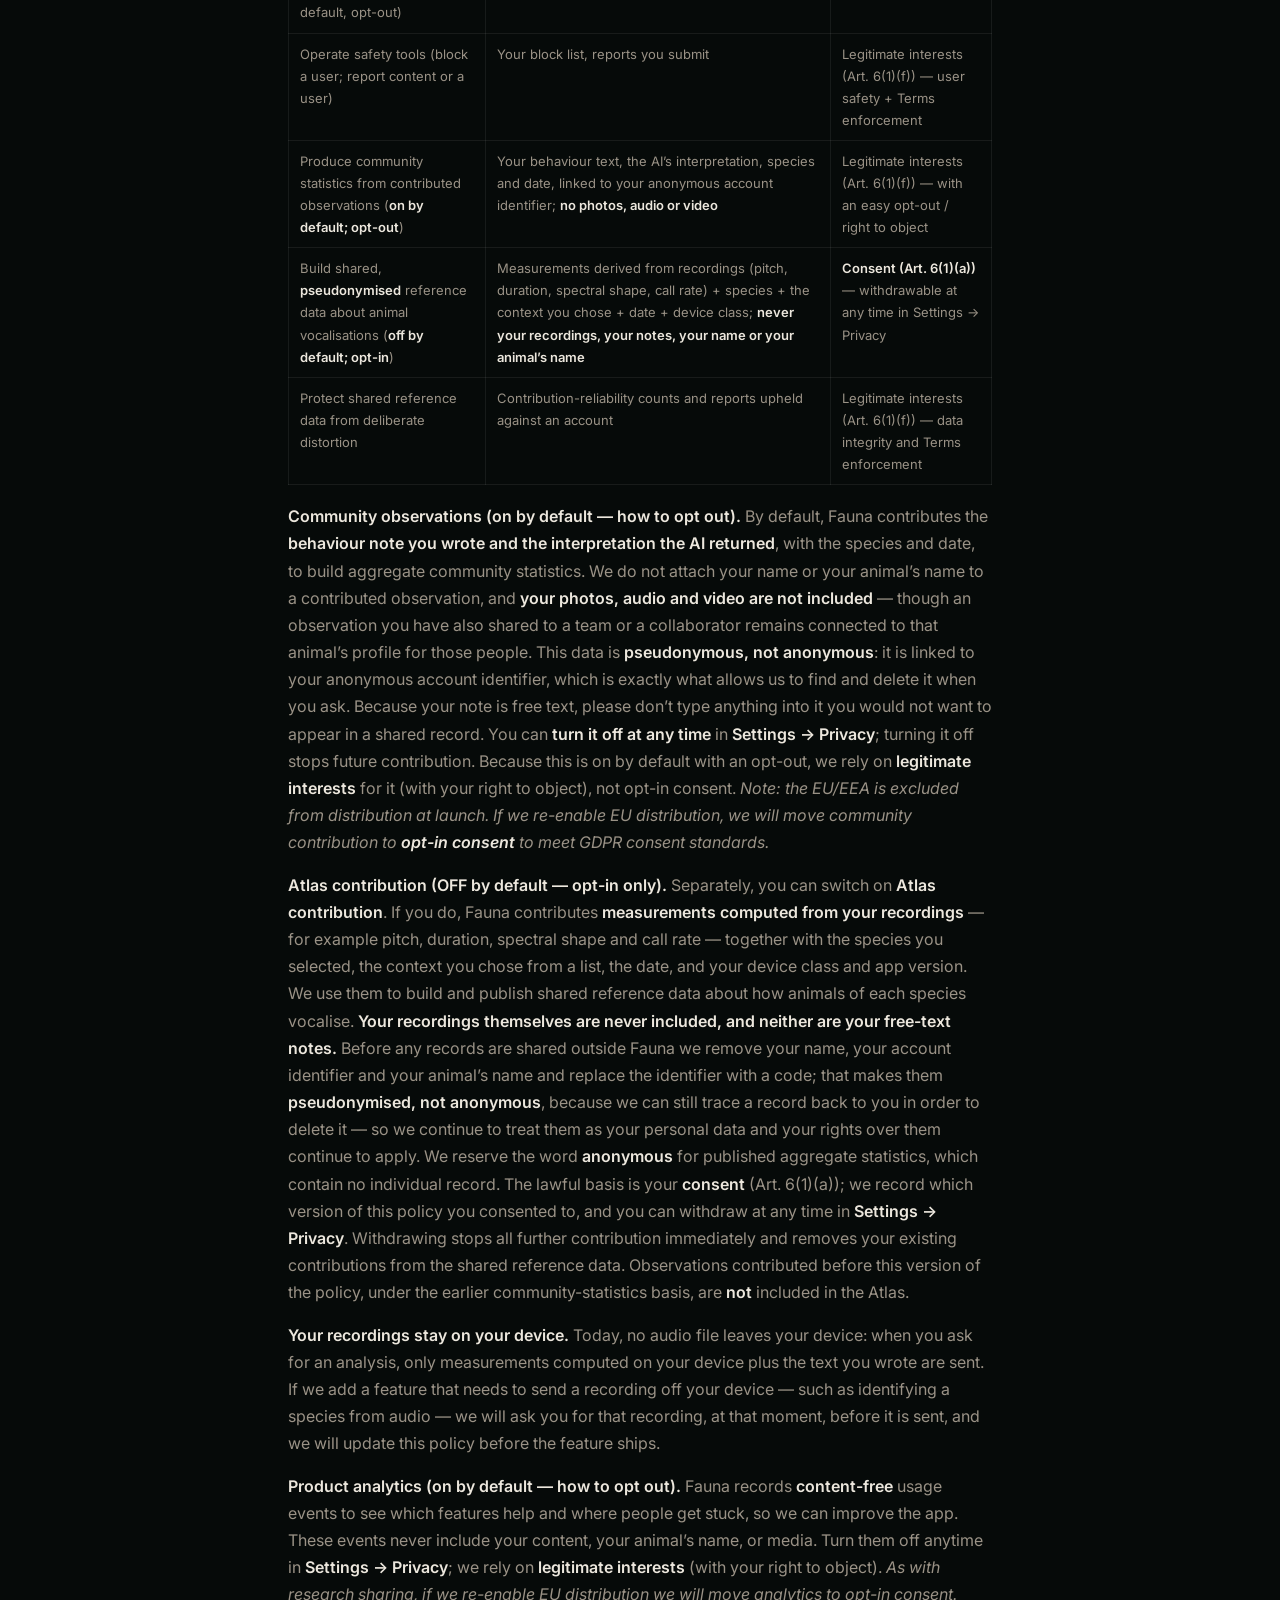
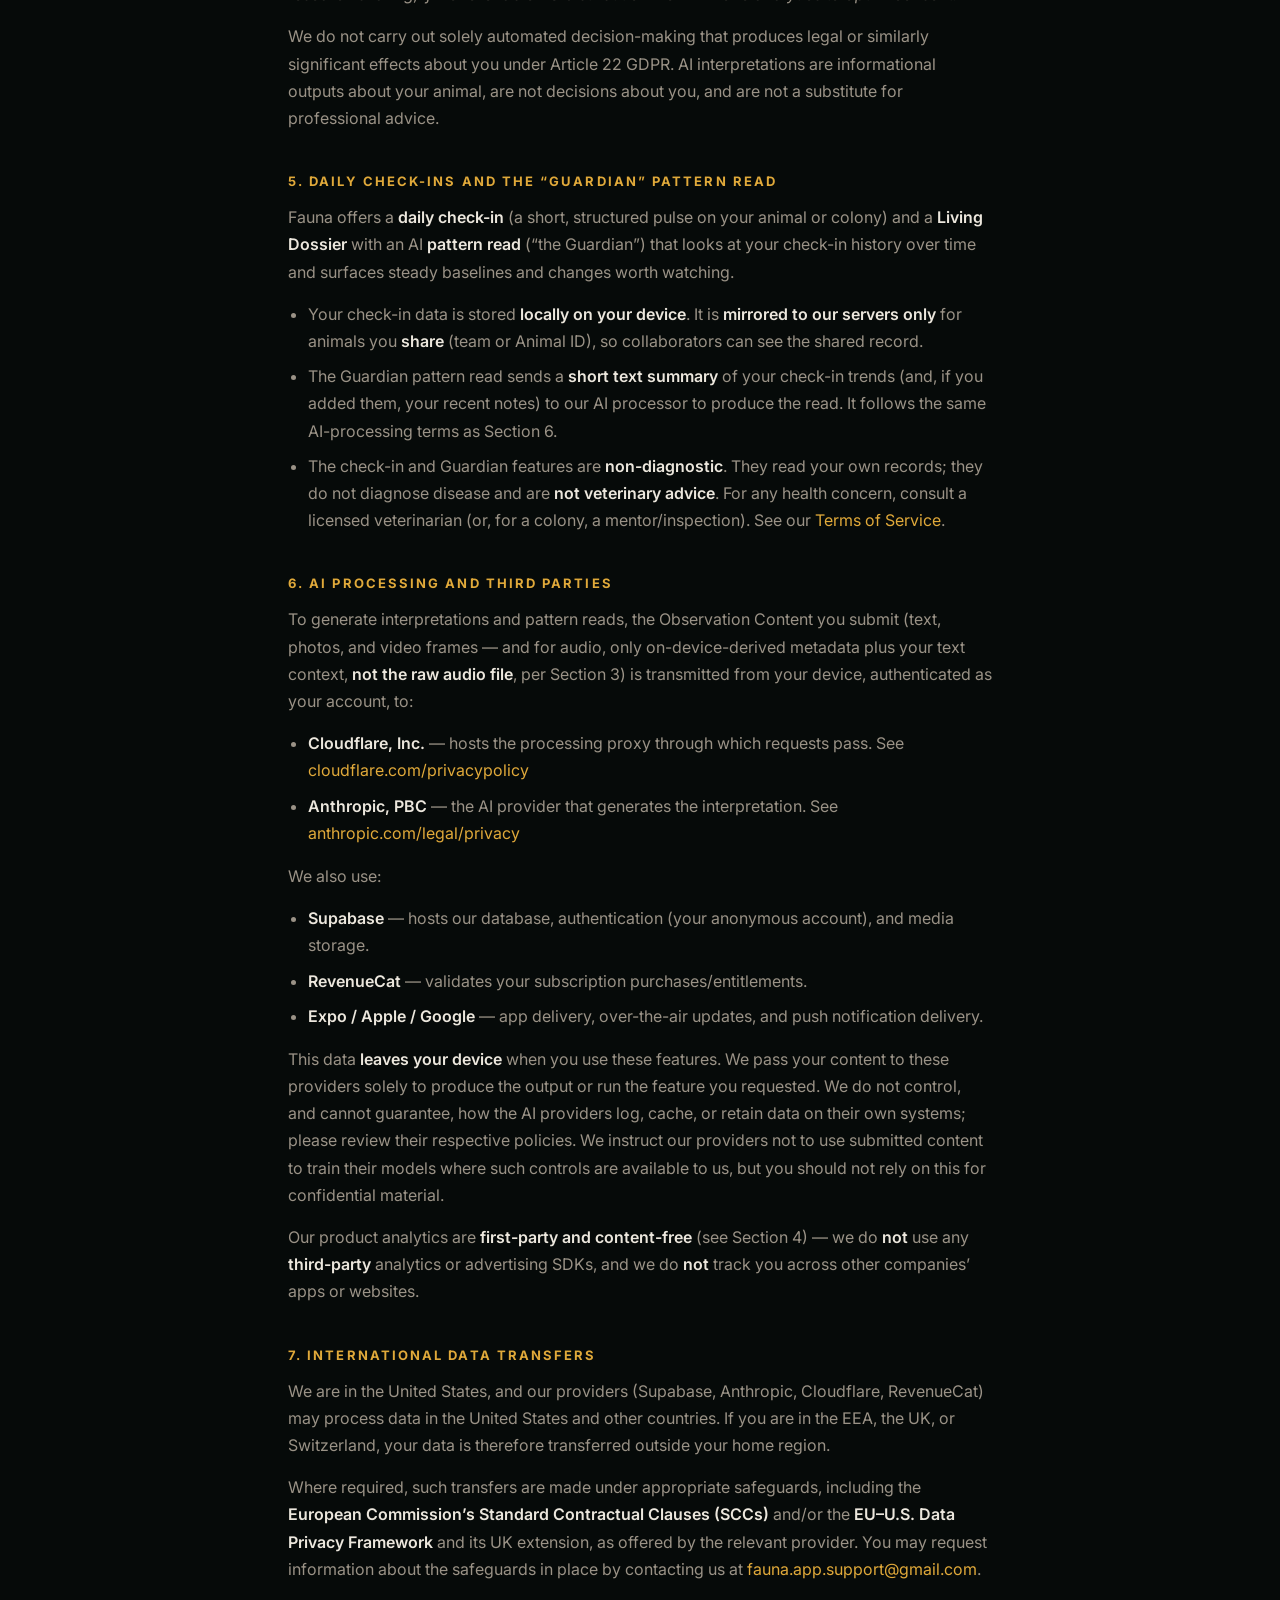
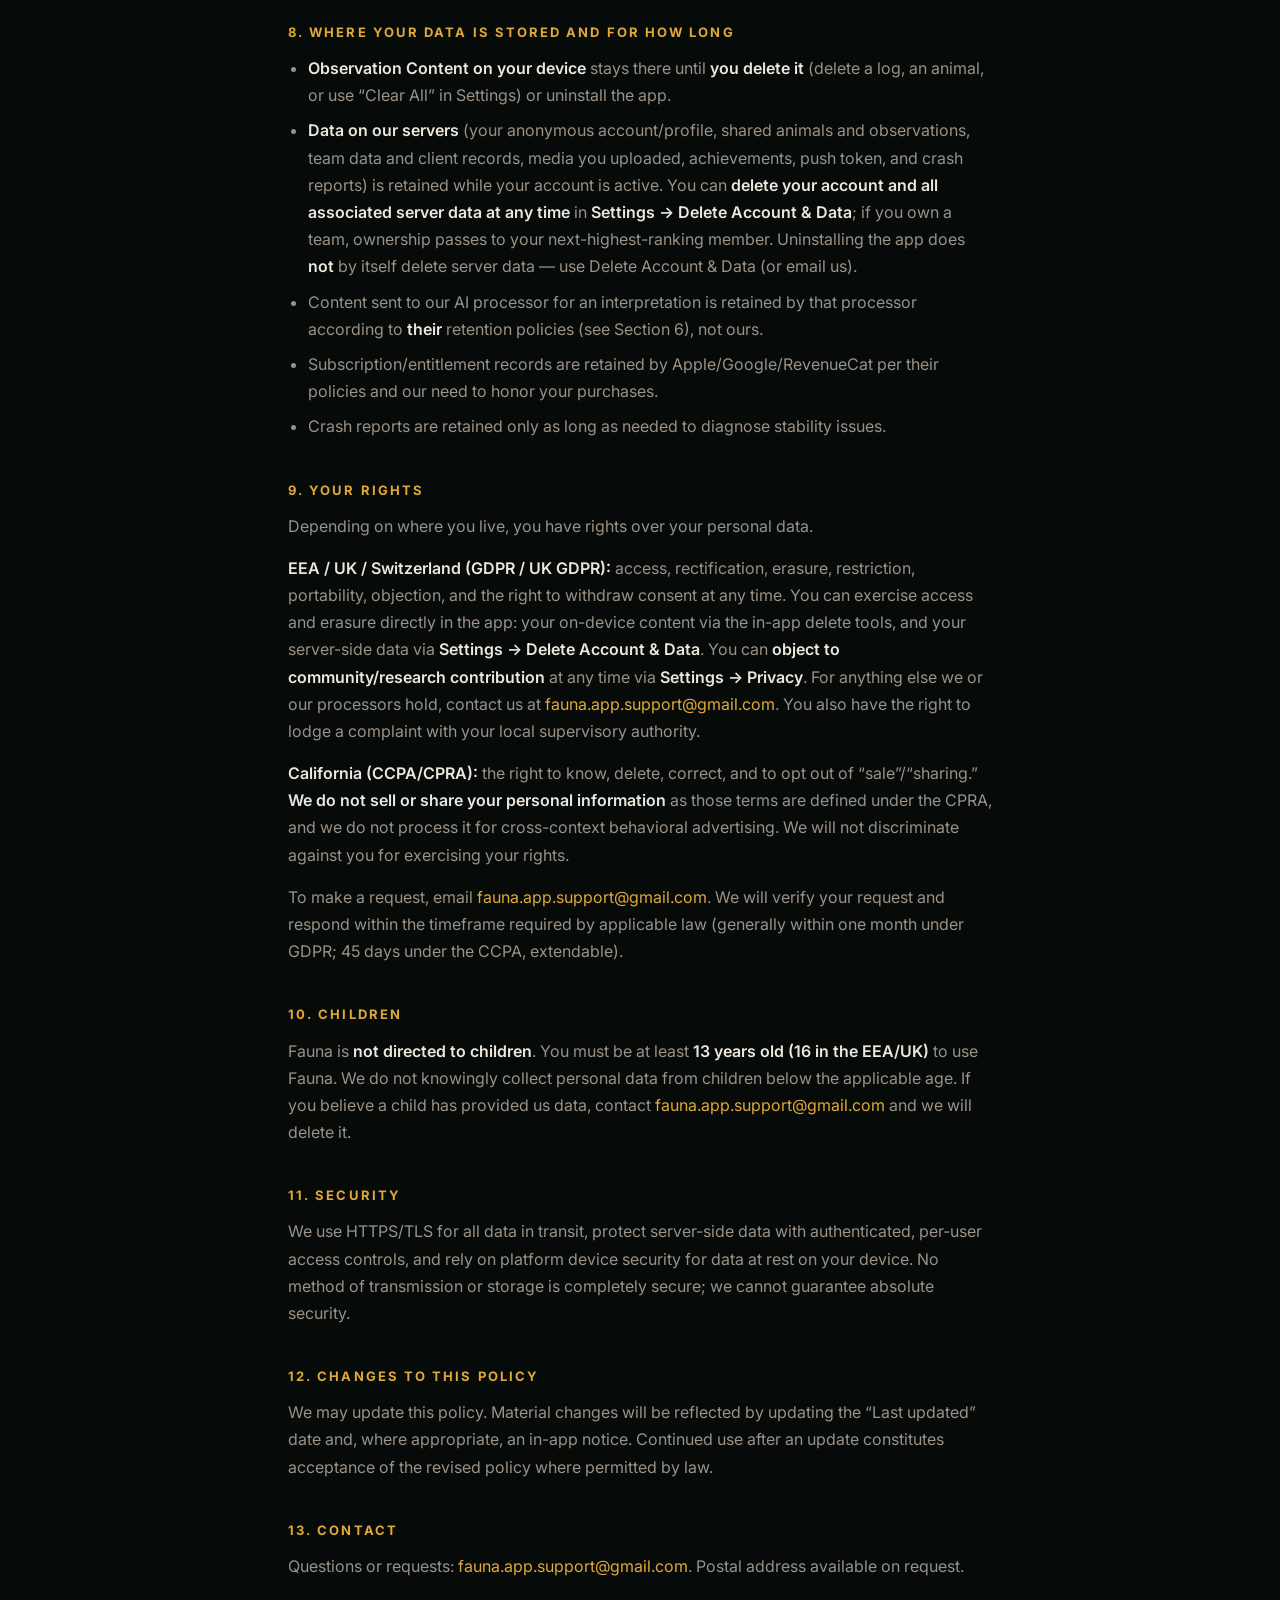
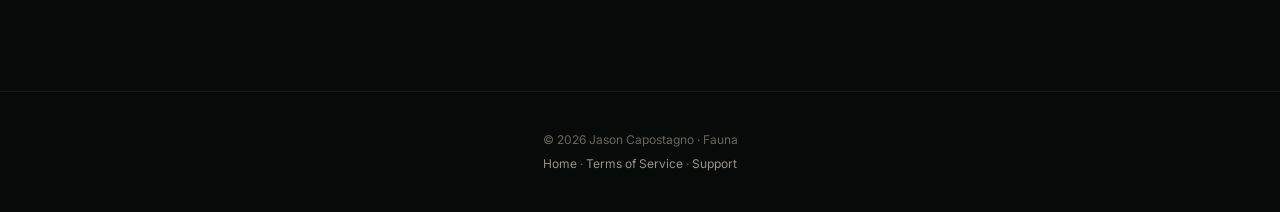
==== commit 875e83ec: "Legal update - November 3, 2026: content licence (Terms 6A), assignment clause (15A), pseudonymity-c" ====
--- a/privacy.html
+++ b/privacy.html
@@ -15,7 +15,7 @@
 
 <main class="wrap doc">
 <h1>Privacy Policy</h1>
-<div class="updated">Effective &amp; last updated · July 14, 2026</div>
+<div class="updated">Effective &amp; last updated · November 3, 2026</div>
 
 <p>This Privacy Policy describes how your personal data is collected, used, and handled when you use the Fauna mobile application (“Fauna” or the “App”).</p>
 
@@ -32,7 +32,9 @@
   <li>Fauna is <strong>local-first</strong>: your logs, photos, audio, video, notes, and daily check-ins live <strong>on your device</strong>.</li>
   <li>To make sync, teams, animal-sharing, community, and account-recovery features work, Fauna automatically creates a <strong>lightweight anonymous account</strong> on our servers (hosted by <strong>Supabase</strong>). We therefore <strong>do operate a database</strong>, and the data it holds is <strong>linked to your anonymous account</strong> (see Section 3 for exactly what is stored).</li>
   <li>To generate an interpretation, the content you submit is <strong>sent off your device</strong> to a third-party AI provider (Anthropic) by way of a processing proxy (hosted on Cloudflare). This involves a transfer to the United States.</li>
-  <li><strong>Anonymized behavioral observations are contributed to community statistics and research by default.</strong> This never includes your name, your animal’s name, or your media — and you can <strong>turn it off at any time</strong> in <strong>Settings → Privacy</strong>.</li>
+  <li><strong>Community observations are contributed by default.</strong> If you leave this on, Fauna sends the <strong>behaviour note you wrote and the interpretation the AI returned</strong>, with the species and date, to our servers to build shared community statistics. It is <strong>pseudonymous, not anonymous</strong>: it is linked to your anonymous account identifier (never your real name), which is what lets us delete it if you ask. <strong>Your photos, audio and video are not included.</strong> Because your note is free text, please don’t type anything into it you would not want in a shared record. You can <strong>turn this off at any time</strong> in <strong>Settings → Privacy</strong>.</li>
+<li><strong>Atlas contribution is OFF unless you turn it on.</strong> If you switch it on, Fauna contributes <strong>measurements computed from your recordings</strong> — pitch, duration, spectral shape, call rate — with the species, the context you chose and the date, to build shared reference data about how animals of each species vocalise. <strong>Your recordings and your free-text notes are never included.</strong> These records are <strong>pseudonymised</strong>, not anonymous: they stay linked to your account so we can delete them if you ask. Turn it on or off any time in <strong>Settings → Privacy</strong>.</li>
+<li><strong>Publishing to a community feed is separate and always per-post.</strong> Contributing measurements never publishes anything.</li>
   <li>We collect <strong>content-free product-usage analytics</strong> (which screens and features you use, counts, your tier — never your notes, your animal’s name, or media) to improve the app. It is <strong>on by default</strong> and you can <strong>turn it off</strong> anytime in <strong>Settings → Privacy</strong>.</li>
   <li>We do <strong>not</strong> sell your personal data, and we do <strong>not</strong> use it for third-party advertising or tracking.</li>
   <li>Fauna does <strong>not</strong> provide veterinary or medical advice. See our <a href="terms.html">Terms of Service</a>.</li>
@@ -45,7 +47,9 @@
 <ul>
   <li><strong>Animals and observations you share</strong> (via a team or an Animal ID) — the animal profile, its photo, and the behavior observations shared to that team/collaboration are stored on our servers so the people you approve can see them.</li>
   <li><strong>Animal profile photos and team logos</strong> you upload are stored in our media storage.</li>
-  <li><strong>Anonymized observations</strong> you contribute to community/research (on by default; see Section 4 and the opt-out below).</li>
+  <li><strong>Contributed observations</strong> you share for community statistics (on by default; see Section 4 and the opt-out below). These are <strong>pseudonymous, not anonymous</strong> — linked to your anonymous account identifier so we can delete them on request.</li>
+<li><strong>Acoustic measurements</strong> derived from your recordings — fundamental frequency, spectral centroid and spread, call rate, duration, normalised spectral shape — contributed to shared species reference data <strong>only if you switch on Atlas contribution</strong> (off by default; Section 4). The recordings themselves stay on your device.</li>
+<li><strong>Contribution-reliability data.</strong> If you contribute, we keep counts of how often your contributed measurements were corroborated or contradicted by other independent contributions, and a resulting reliability value. This governs how much weight your contributions carry in shared reference data and helps us detect deliberate distortion. <strong>Your numbers are private to you</strong>; other people only ever see a general standing label.</li>
   <li><strong>Achievements/badges</strong> you earn are synced so they survive a reinstall.</li>
 </ul>
 <p>When you request an interpretation, <strong>what is sent off your device depends on the type:</strong></p>
@@ -75,9 +79,15 @@
   <tr><td>Diagnose crashes and improve stability</td><td>Crash/diagnostic data</td><td>Legitimate interests (Art. 6(1)(f))</td></tr>
   <tr><td>Understand and improve how the app is used (product analytics; on by default, opt-out)</td><td>Content-free interaction events (screens, feature use, tier, counts)</td><td>Legitimate interests (Art. 6(1)(f)) — with an easy opt-out</td></tr>
   <tr><td>Operate safety tools (block a user; report content or a user)</td><td>Your block list, reports you submit</td><td>Legitimate interests (Art. 6(1)(f)) — user safety + Terms enforcement</td></tr>
-  <tr><td>Produce community statistics and research from anonymized observations (on by default; opt-out below)</td><td>Anonymized behavioral observations (never your name, animal name, or media)</td><td>Legitimate interests (Art. 6(1)(f)) — with easy opt-out / right to object</td></tr>
+  <tr><td>Produce community statistics from contributed observations (<strong>on by default; opt-out</strong>)</td><td>Your behaviour text, the AI’s interpretation, species and date, linked to your anonymous account identifier; <strong>no photos, audio or video</strong></td><td>Legitimate interests (Art. 6(1)(f)) — with an easy opt-out / right to object</td></tr>
+<tr><td>Build shared, <strong>pseudonymised</strong> reference data about animal vocalisations (<strong>off by default; opt-in</strong>)</td><td>Measurements derived from recordings (pitch, duration, spectral shape, call rate) + species + the context you chose + date + device class; <strong>never your recordings, your notes, your name or your animal’s name</strong></td><td><strong>Consent (Art. 6(1)(a))</strong> — withdrawable at any time in Settings → Privacy</td></tr>
+<tr><td>Protect shared reference data from deliberate distortion</td><td>Contribution-reliability counts and reports upheld against an account</td><td>Legitimate interests (Art. 6(1)(f)) — data integrity and Terms enforcement</td></tr>
 </table>
-<p><strong>Community &amp; research sharing (on by default — how to opt out).</strong> By default, Fauna contributes your <strong>anonymized behavioral observations</strong> to aggregate community statistics and research. This <strong>never</strong> includes your name, your animal’s name, or your media. You can <strong>turn it off at any time</strong> in <strong>Settings → Privacy</strong>; turning it off stops future contribution. Because this is on by default with an opt-out, we rely on <strong>legitimate interests</strong> for it (with your right to object), not opt-in consent. <em>Note: the EU/EEA is excluded from distribution at launch. If we re-enable EU distribution, we will move community/research contribution to <strong>opt-in consent</strong> to meet GDPR consent standards.</em></p>
+<p><strong>Community observations (on by default — how to opt out).</strong> By default, Fauna contributes the <strong>behaviour note you wrote and the interpretation the AI returned</strong>, with the species and date, to build aggregate community statistics. We do not attach your name or your animal’s name to a contributed observation, and <strong>your photos, audio and video are not included</strong> — though an observation you have also shared to a team or a collaborator remains connected to that animal’s profile for those people. This data is <strong>pseudonymous, not anonymous</strong>: it is linked to your anonymous account identifier, which is exactly what allows us to find and delete it when you ask. Because your note is free text, please don’t type anything into it you would not want to appear in a shared record. You can <strong>turn it off at any time</strong> in <strong>Settings → Privacy</strong>; turning it off stops future contribution. Because this is on by default with an opt-out, we rely on <strong>legitimate interests</strong> for it (with your right to object), not opt-in consent. <em>Note: the EU/EEA is excluded from distribution at launch. If we re-enable EU distribution, we will move community contribution to <strong>opt-in consent</strong> to meet GDPR consent standards.</em></p>
+
+<p><strong>Atlas contribution (OFF by default — opt-in only).</strong> Separately, you can switch on <strong>Atlas contribution</strong>. If you do, Fauna contributes <strong>measurements computed from your recordings</strong> — for example pitch, duration, spectral shape and call rate — together with the species you selected, the context you chose from a list, the date, and your device class and app version. We use them to build and publish shared reference data about how animals of each species vocalise. <strong>Your recordings themselves are never included, and neither are your free-text notes.</strong> Before any records are shared outside Fauna we remove your name, your account identifier and your animal’s name and replace the identifier with a code; that makes them <strong>pseudonymised, not anonymous</strong>, because we can still trace a record back to you in order to delete it — so we continue to treat them as your personal data and your rights over them continue to apply. We reserve the word <strong>anonymous</strong> for published aggregate statistics, which contain no individual record. The lawful basis is your <strong>consent</strong> (Art. 6(1)(a)); we record which version of this policy you consented to, and you can withdraw at any time in <strong>Settings → Privacy</strong>. Withdrawing stops all further contribution immediately and removes your existing contributions from the shared reference data. Observations contributed before this version of the policy, under the earlier community-statistics basis, are <strong>not</strong> included in the Atlas.</p>
+
+<p><strong>Your recordings stay on your device.</strong> Today, no audio file leaves your device: when you ask for an analysis, only measurements computed on your device plus the text you wrote are sent. If we add a feature that needs to send a recording off your device — such as identifying a species from audio — we will ask you for that recording, at that moment, before it is sent, and we will update this policy before the feature ships.</p>
 <p><strong>Product analytics (on by default — how to opt out).</strong> Fauna records <strong>content-free</strong> usage events to see which features help and where people get stuck, so we can improve the app. These events never include your content, your animal’s name, or media. Turn them off anytime in <strong>Settings → Privacy</strong>; we rely on <strong>legitimate interests</strong> (with your right to object). <em>As with research sharing, if we re-enable EU distribution we will move analytics to opt-in consent.</em></p>
 <p>We do not carry out solely automated decision-making that produces legal or similarly significant effects about you under Article 22 GDPR. AI interpretations are informational outputs about your animal, are not decisions about you, and are not a substitute for professional advice.</p>
 
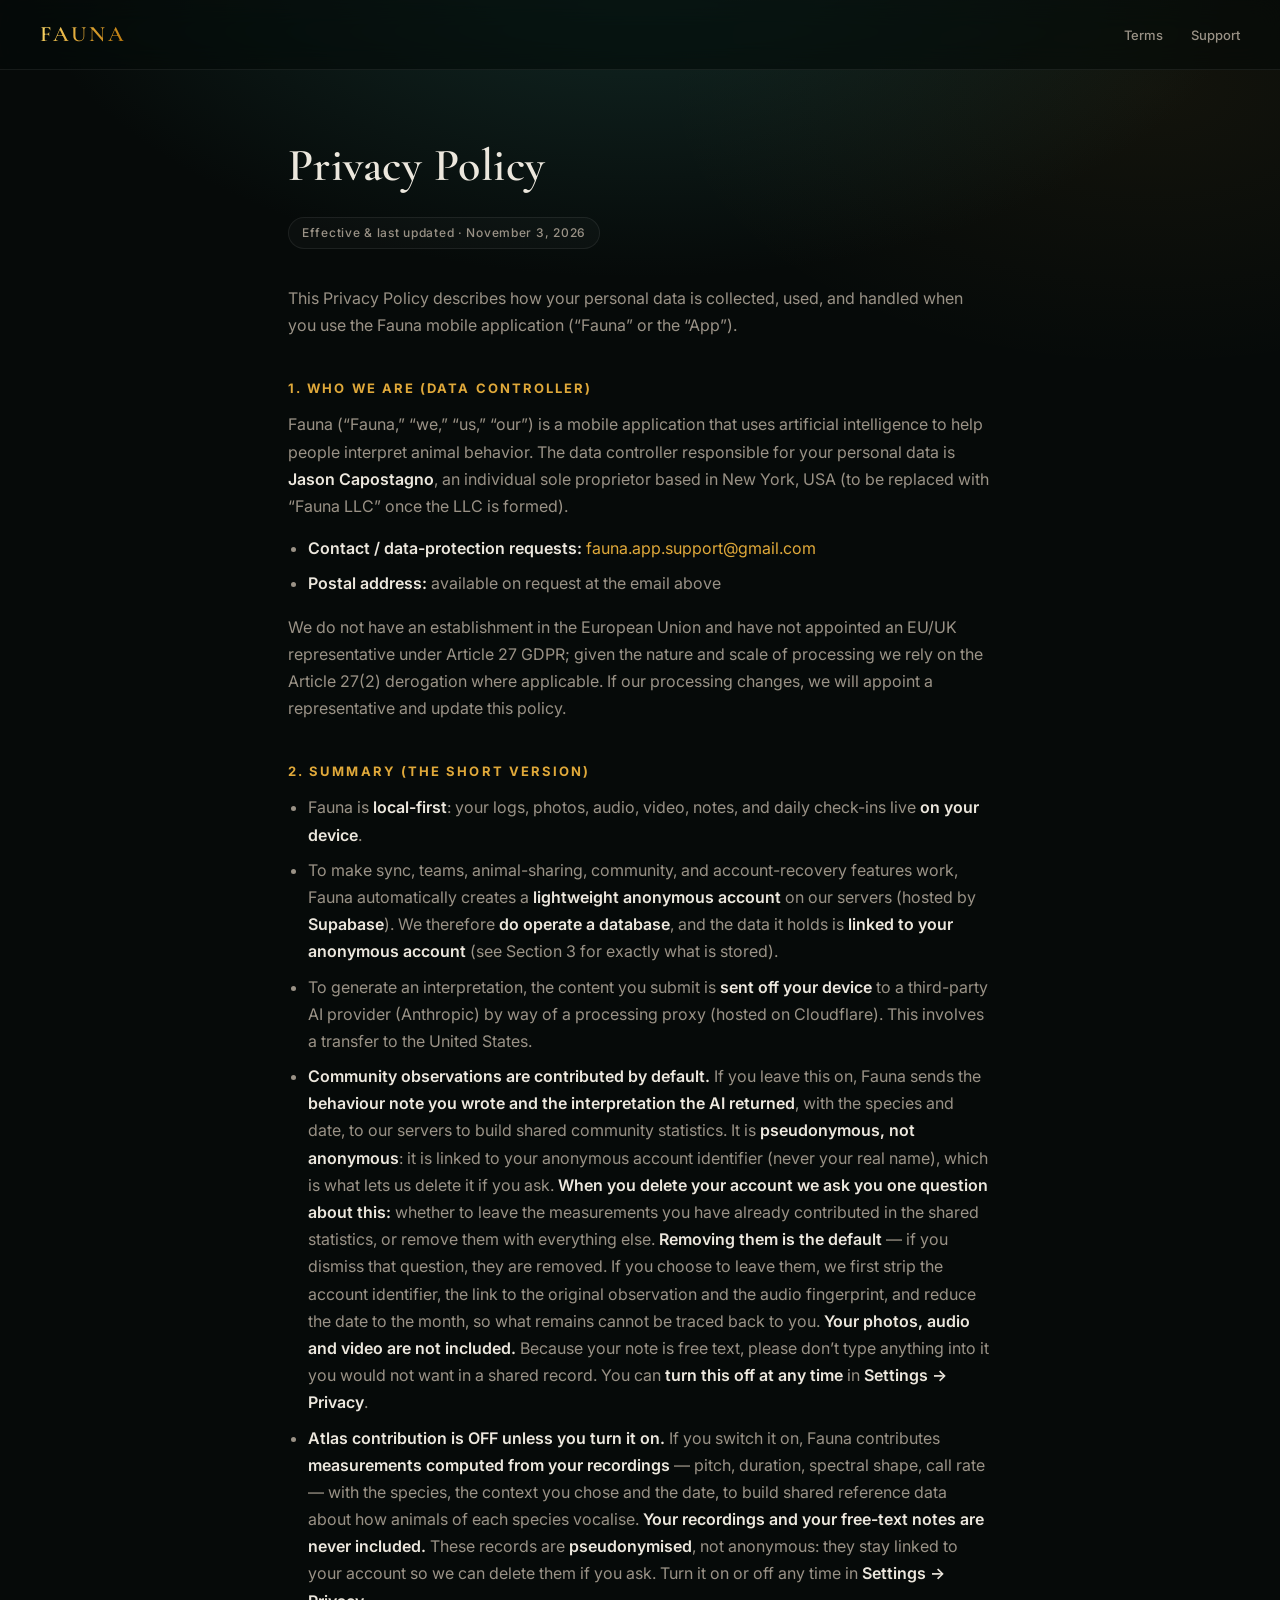
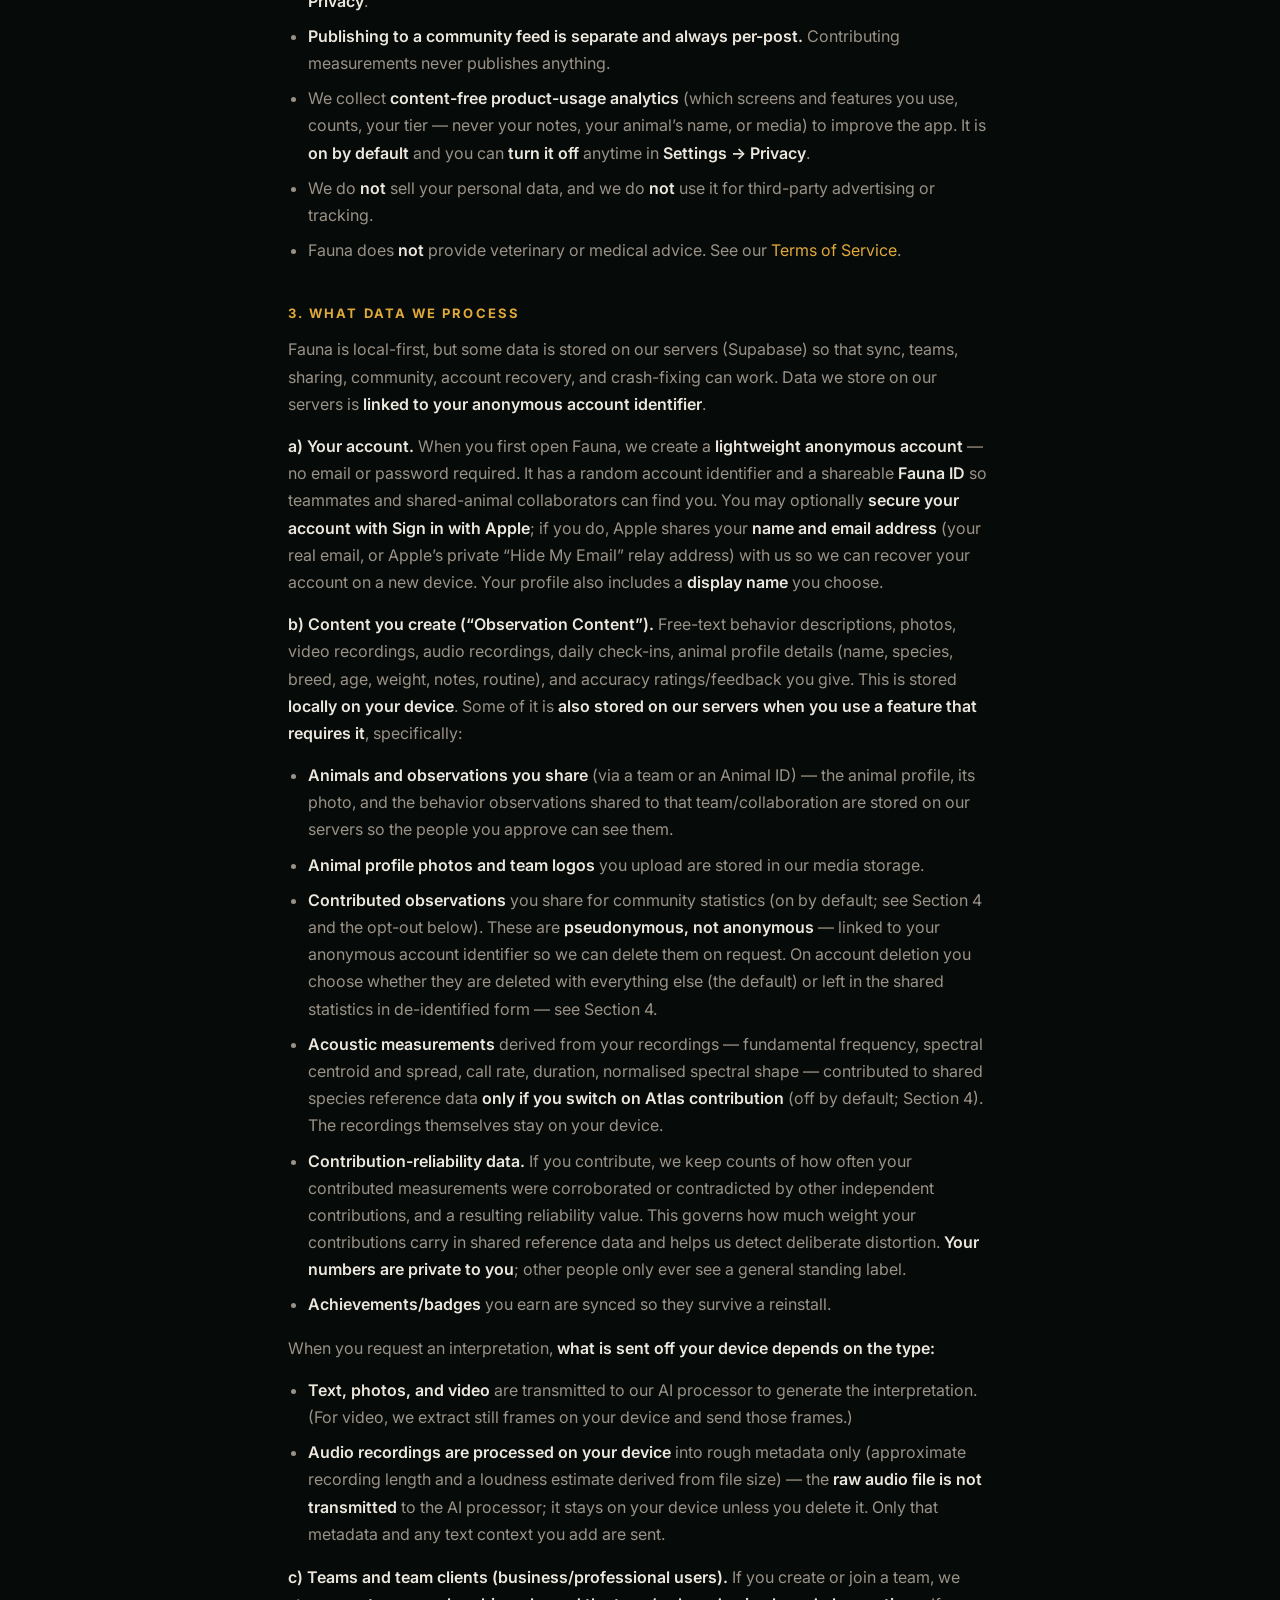
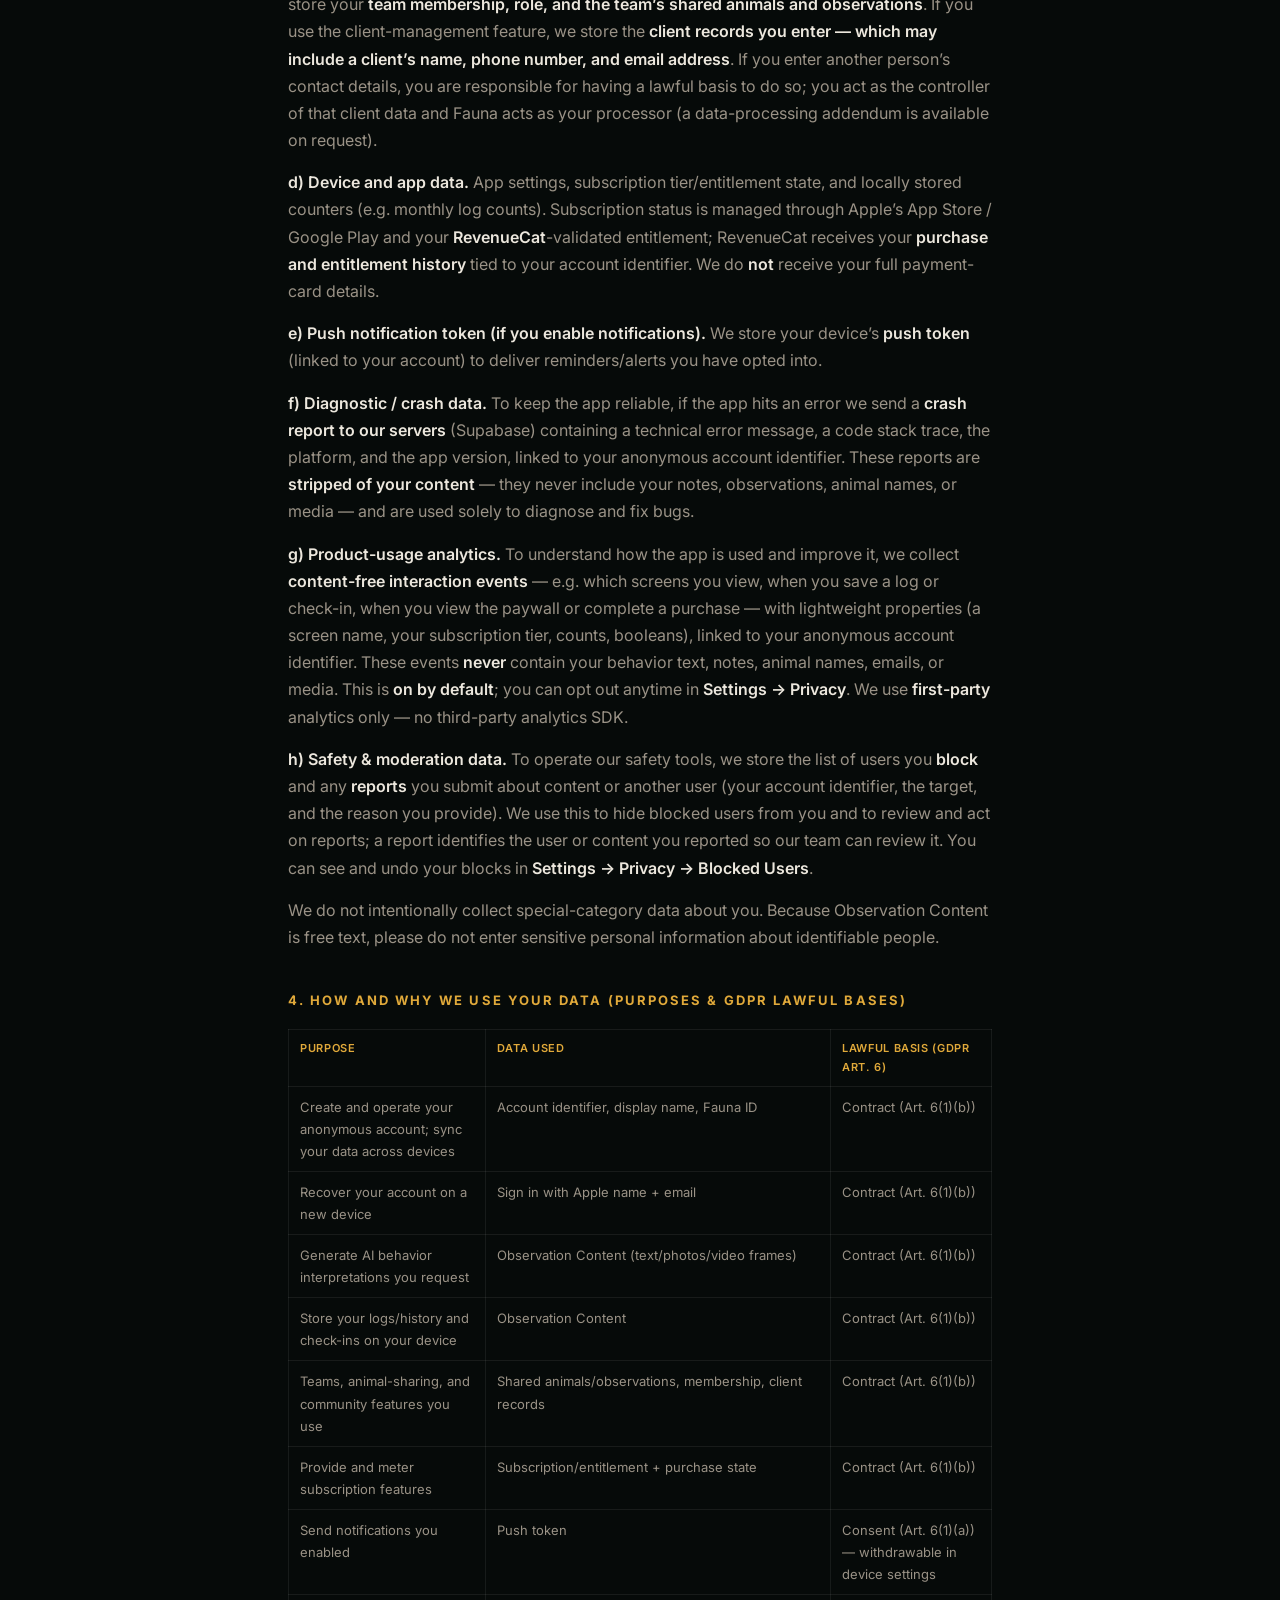
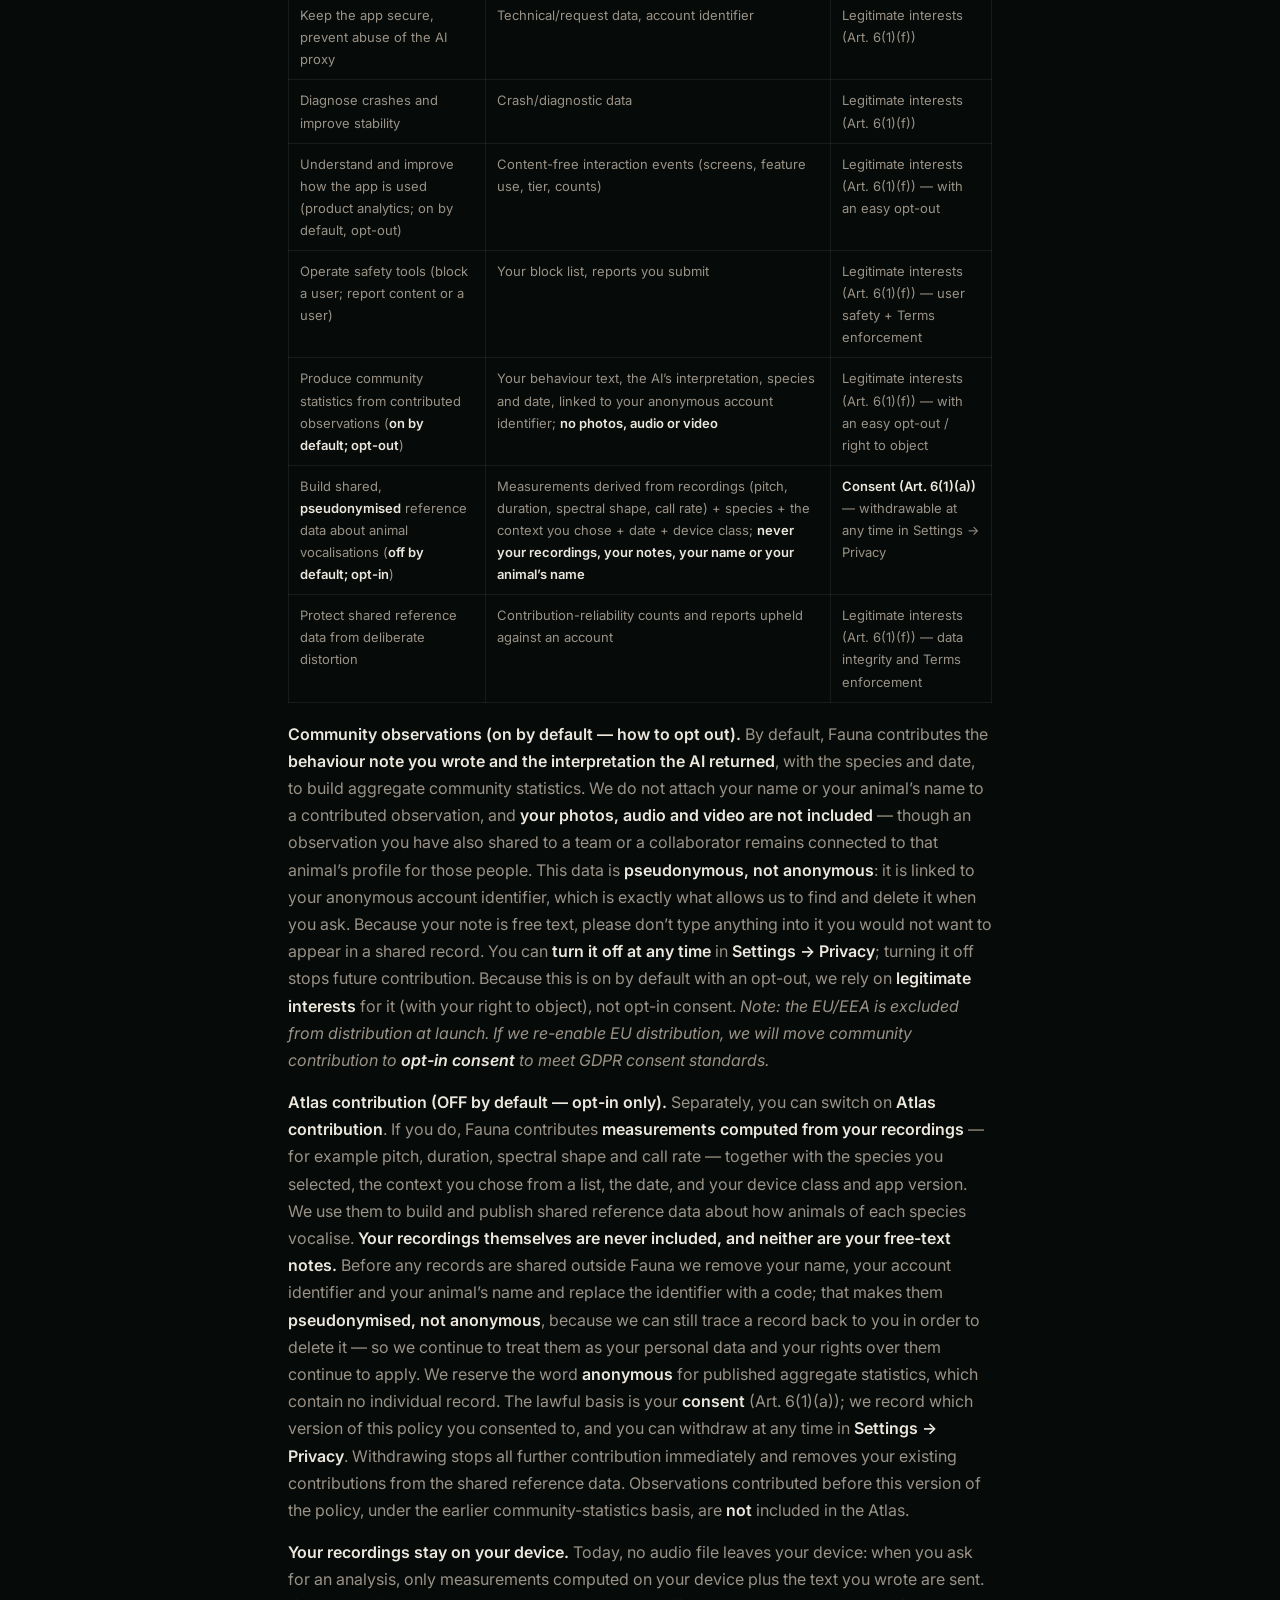
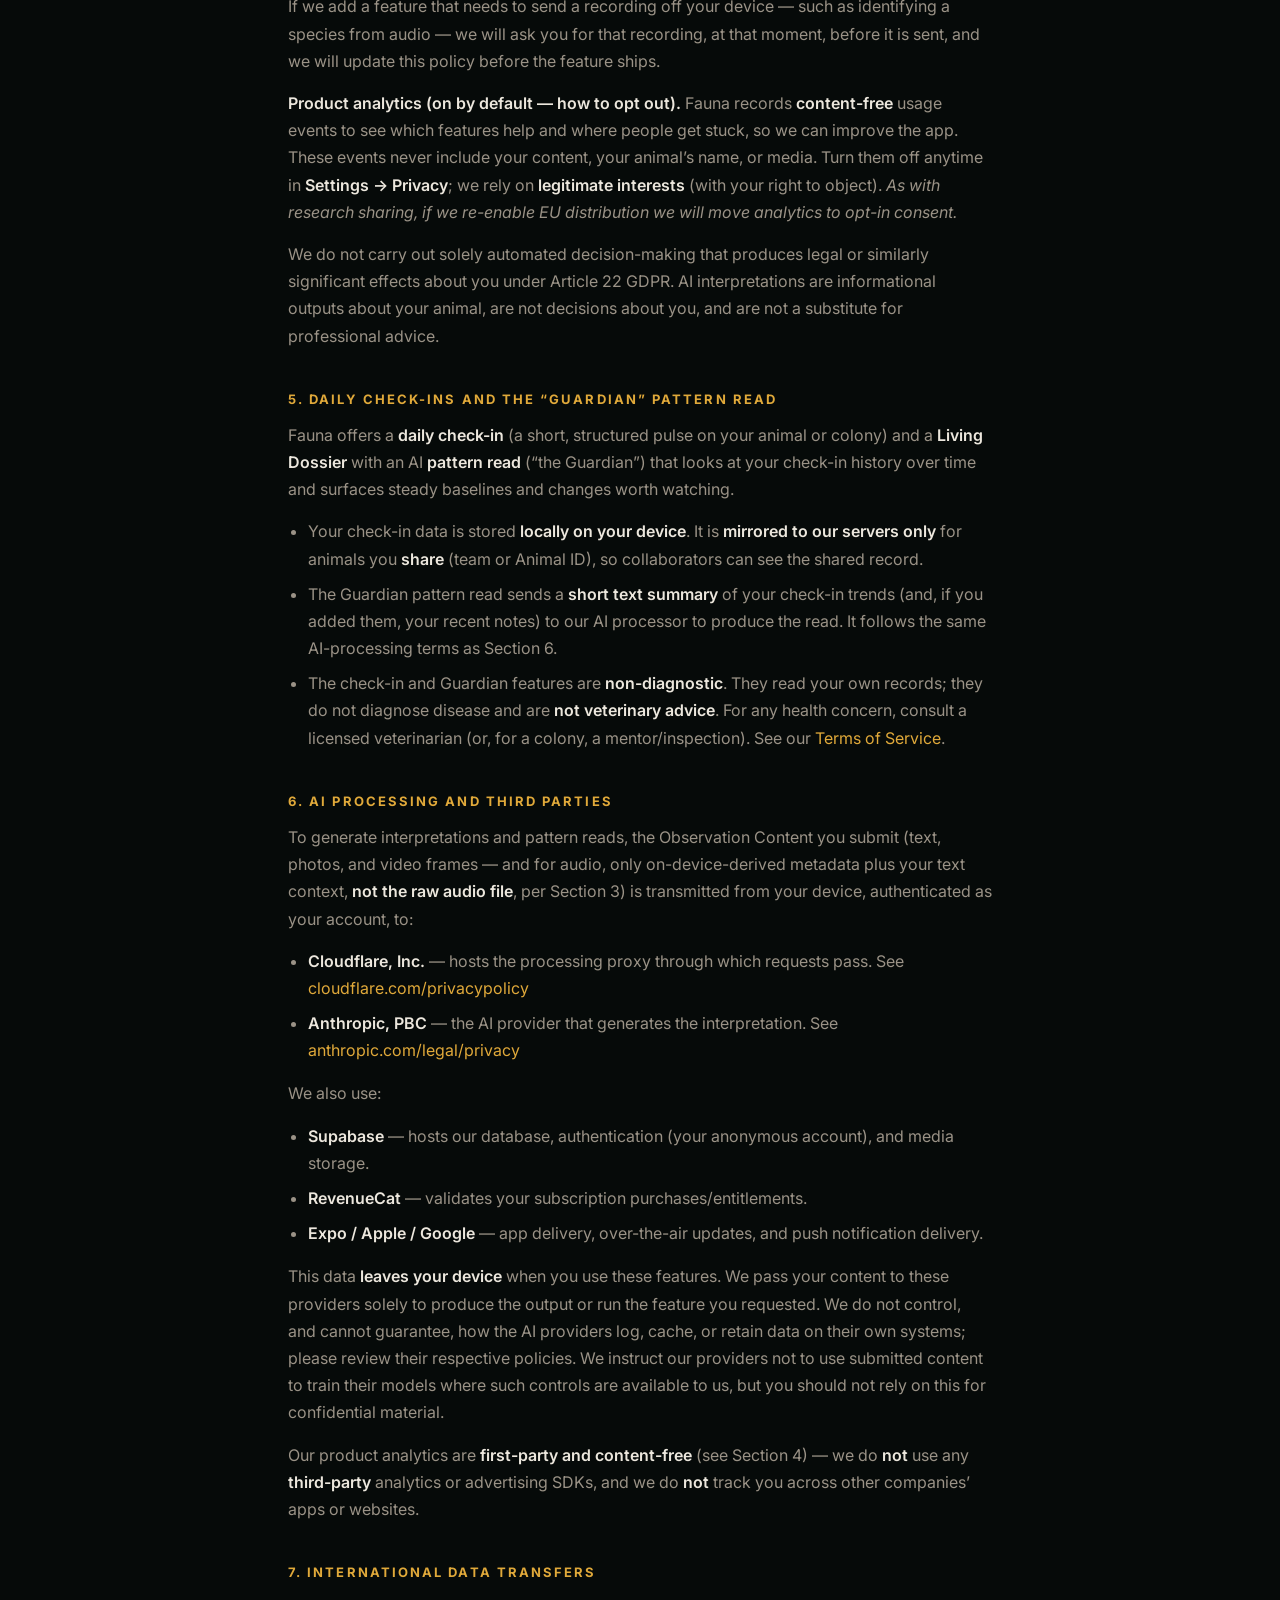
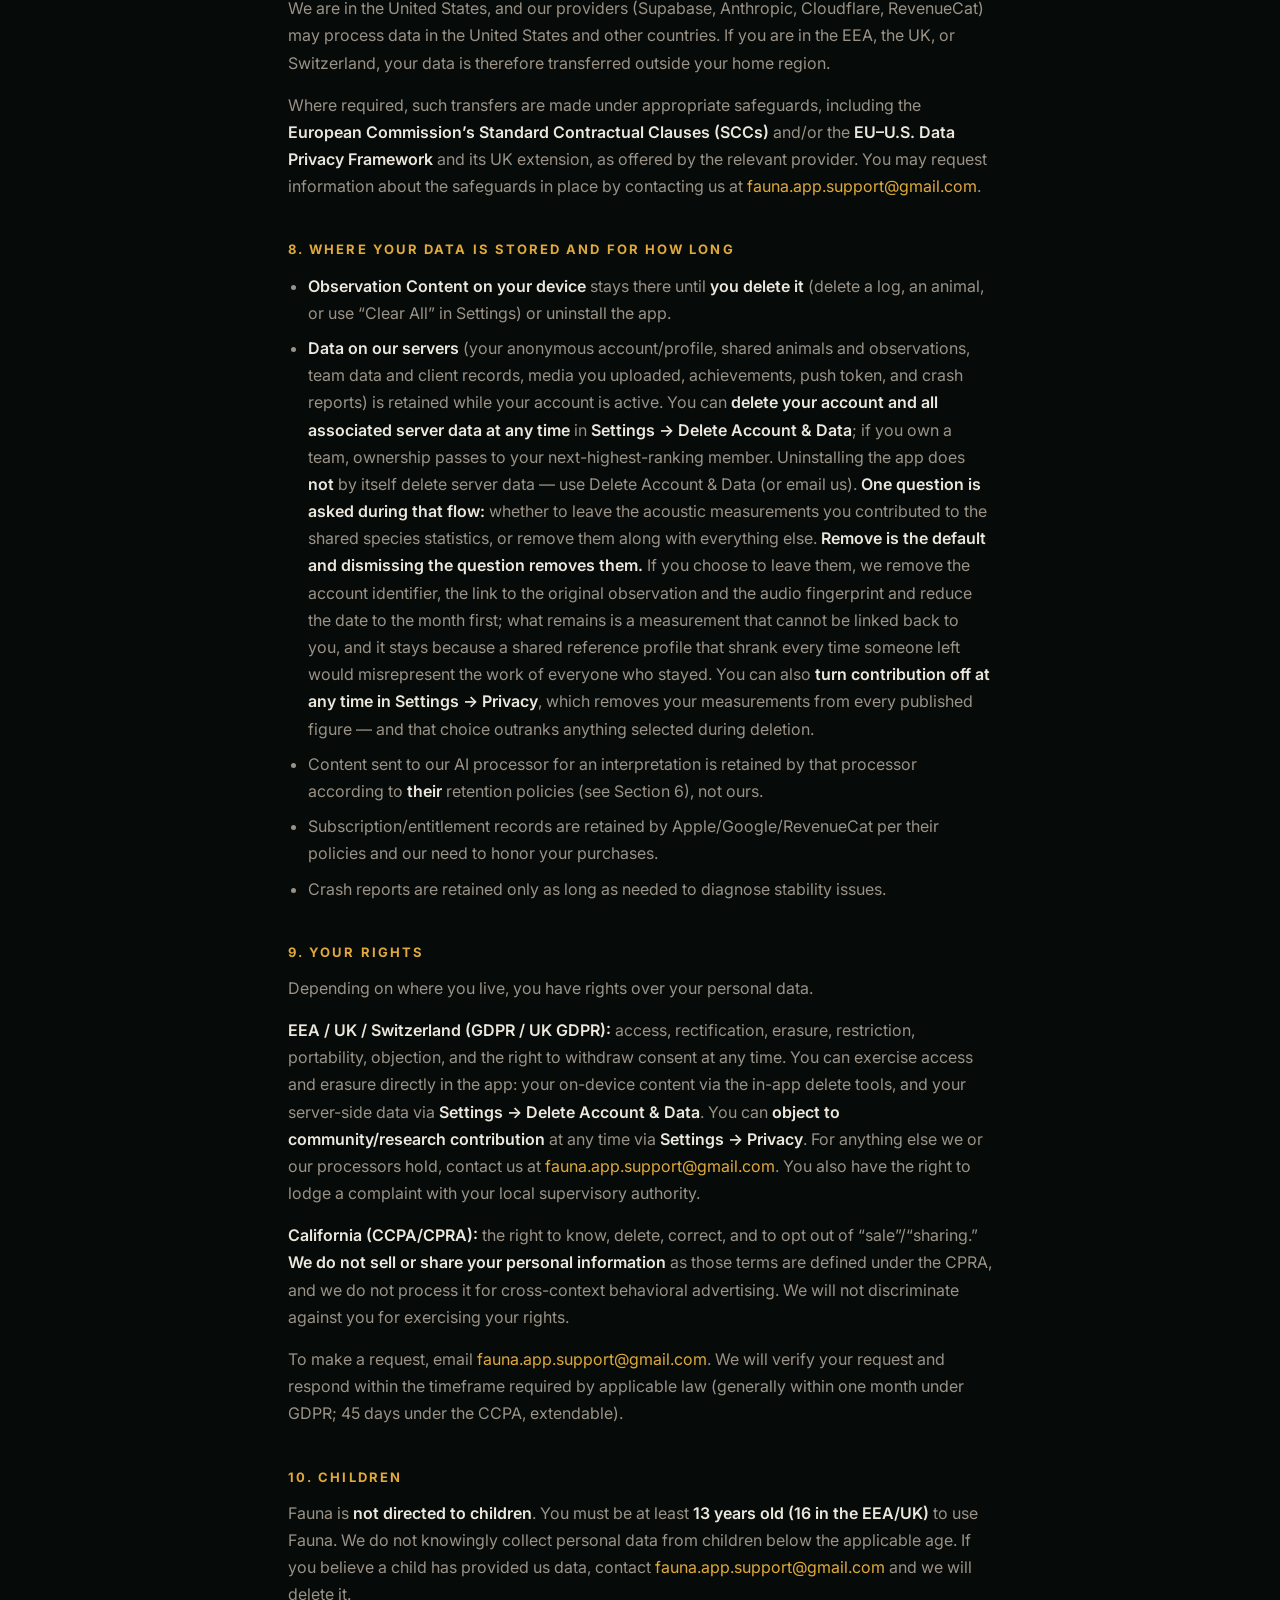
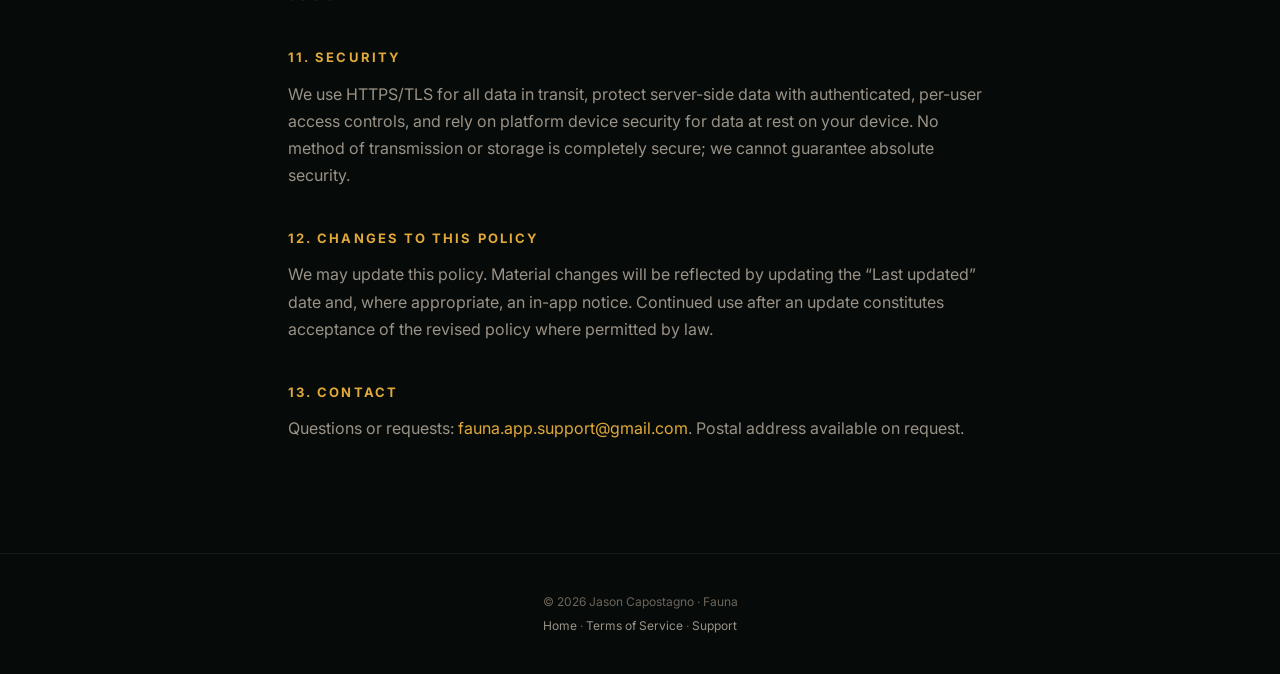
==== commit e7c1b4bd: "Privacy Policy 2.1: the Atlas-retention question asked during account deletion Account deletion now " ====
--- a/privacy.html
+++ b/privacy.html
@@ -32,7 +32,7 @@
   <li>Fauna is <strong>local-first</strong>: your logs, photos, audio, video, notes, and daily check-ins live <strong>on your device</strong>.</li>
   <li>To make sync, teams, animal-sharing, community, and account-recovery features work, Fauna automatically creates a <strong>lightweight anonymous account</strong> on our servers (hosted by <strong>Supabase</strong>). We therefore <strong>do operate a database</strong>, and the data it holds is <strong>linked to your anonymous account</strong> (see Section 3 for exactly what is stored).</li>
   <li>To generate an interpretation, the content you submit is <strong>sent off your device</strong> to a third-party AI provider (Anthropic) by way of a processing proxy (hosted on Cloudflare). This involves a transfer to the United States.</li>
-  <li><strong>Community observations are contributed by default.</strong> If you leave this on, Fauna sends the <strong>behaviour note you wrote and the interpretation the AI returned</strong>, with the species and date, to our servers to build shared community statistics. It is <strong>pseudonymous, not anonymous</strong>: it is linked to your anonymous account identifier (never your real name), which is what lets us delete it if you ask. <strong>Your photos, audio and video are not included.</strong> Because your note is free text, please don’t type anything into it you would not want in a shared record. You can <strong>turn this off at any time</strong> in <strong>Settings → Privacy</strong>.</li>
+  <li><strong>Community observations are contributed by default.</strong> If you leave this on, Fauna sends the <strong>behaviour note you wrote and the interpretation the AI returned</strong>, with the species and date, to our servers to build shared community statistics. It is <strong>pseudonymous, not anonymous</strong>: it is linked to your anonymous account identifier (never your real name), which is what lets us delete it if you ask. <strong>When you delete your account we ask you one question about this:</strong> whether to leave the measurements you have already contributed in the shared statistics, or remove them with everything else. <strong>Removing them is the default</strong> — if you dismiss that question, they are removed. If you choose to leave them, we first strip the account identifier, the link to the original observation and the audio fingerprint, and reduce the date to the month, so what remains cannot be traced back to you. <strong>Your photos, audio and video are not included.</strong> Because your note is free text, please don’t type anything into it you would not want in a shared record. You can <strong>turn this off at any time</strong> in <strong>Settings → Privacy</strong>.</li>
 <li><strong>Atlas contribution is OFF unless you turn it on.</strong> If you switch it on, Fauna contributes <strong>measurements computed from your recordings</strong> — pitch, duration, spectral shape, call rate — with the species, the context you chose and the date, to build shared reference data about how animals of each species vocalise. <strong>Your recordings and your free-text notes are never included.</strong> These records are <strong>pseudonymised</strong>, not anonymous: they stay linked to your account so we can delete them if you ask. Turn it on or off any time in <strong>Settings → Privacy</strong>.</li>
 <li><strong>Publishing to a community feed is separate and always per-post.</strong> Contributing measurements never publishes anything.</li>
   <li>We collect <strong>content-free product-usage analytics</strong> (which screens and features you use, counts, your tier — never your notes, your animal’s name, or media) to improve the app. It is <strong>on by default</strong> and you can <strong>turn it off</strong> anytime in <strong>Settings → Privacy</strong>.</li>
@@ -47,7 +47,7 @@
 <ul>
   <li><strong>Animals and observations you share</strong> (via a team or an Animal ID) — the animal profile, its photo, and the behavior observations shared to that team/collaboration are stored on our servers so the people you approve can see them.</li>
   <li><strong>Animal profile photos and team logos</strong> you upload are stored in our media storage.</li>
-  <li><strong>Contributed observations</strong> you share for community statistics (on by default; see Section 4 and the opt-out below). These are <strong>pseudonymous, not anonymous</strong> — linked to your anonymous account identifier so we can delete them on request.</li>
+  <li><strong>Contributed observations</strong> you share for community statistics (on by default; see Section 4 and the opt-out below). These are <strong>pseudonymous, not anonymous</strong> — linked to your anonymous account identifier so we can delete them on request. On account deletion you choose whether they are deleted with everything else (the default) or left in the shared statistics in de-identified form &mdash; see Section 4.</li>
 <li><strong>Acoustic measurements</strong> derived from your recordings — fundamental frequency, spectral centroid and spread, call rate, duration, normalised spectral shape — contributed to shared species reference data <strong>only if you switch on Atlas contribution</strong> (off by default; Section 4). The recordings themselves stay on your device.</li>
 <li><strong>Contribution-reliability data.</strong> If you contribute, we keep counts of how often your contributed measurements were corroborated or contradicted by other independent contributions, and a resulting reliability value. This governs how much weight your contributions carry in shared reference data and helps us detect deliberate distortion. <strong>Your numbers are private to you</strong>; other people only ever see a general standing label.</li>
   <li><strong>Achievements/badges</strong> you earn are synced so they survive a reinstall.</li>
@@ -121,7 +121,7 @@
 <h2>8. Where your data is stored and for how long</h2>
 <ul>
   <li><strong>Observation Content on your device</strong> stays there until <strong>you delete it</strong> (delete a log, an animal, or use “Clear All” in Settings) or uninstall the app.</li>
-  <li><strong>Data on our servers</strong> (your anonymous account/profile, shared animals and observations, team data and client records, media you uploaded, achievements, push token, and crash reports) is retained while your account is active. You can <strong>delete your account and all associated server data at any time</strong> in <strong>Settings → Delete Account &amp; Data</strong>; if you own a team, ownership passes to your next-highest-ranking member. Uninstalling the app does <strong>not</strong> by itself delete server data — use Delete Account &amp; Data (or email us).</li>
+  <li><strong>Data on our servers</strong> (your anonymous account/profile, shared animals and observations, team data and client records, media you uploaded, achievements, push token, and crash reports) is retained while your account is active. You can <strong>delete your account and all associated server data at any time</strong> in <strong>Settings → Delete Account &amp; Data</strong>; if you own a team, ownership passes to your next-highest-ranking member. Uninstalling the app does <strong>not</strong> by itself delete server data — use Delete Account &amp; Data (or email us). <strong>One question is asked during that flow:</strong> whether to leave the acoustic measurements you contributed to the shared species statistics, or remove them along with everything else. <strong>Remove is the default and dismissing the question removes them.</strong> If you choose to leave them, we remove the account identifier, the link to the original observation and the audio fingerprint and reduce the date to the month first; what remains is a measurement that cannot be linked back to you, and it stays because a shared reference profile that shrank every time someone left would misrepresent the work of everyone who stayed. You can also <strong>turn contribution off at any time in Settings &rarr; Privacy</strong>, which removes your measurements from every published figure &mdash; and that choice outranks anything selected during deletion.</li>
   <li>Content sent to our AI processor for an interpretation is retained by that processor according to <strong>their</strong> retention policies (see Section 6), not ours.</li>
   <li>Subscription/entitlement records are retained by Apple/Google/RevenueCat per their policies and our need to honor your purchases.</li>
   <li>Crash reports are retained only as long as needed to diagnose stability issues.</li>
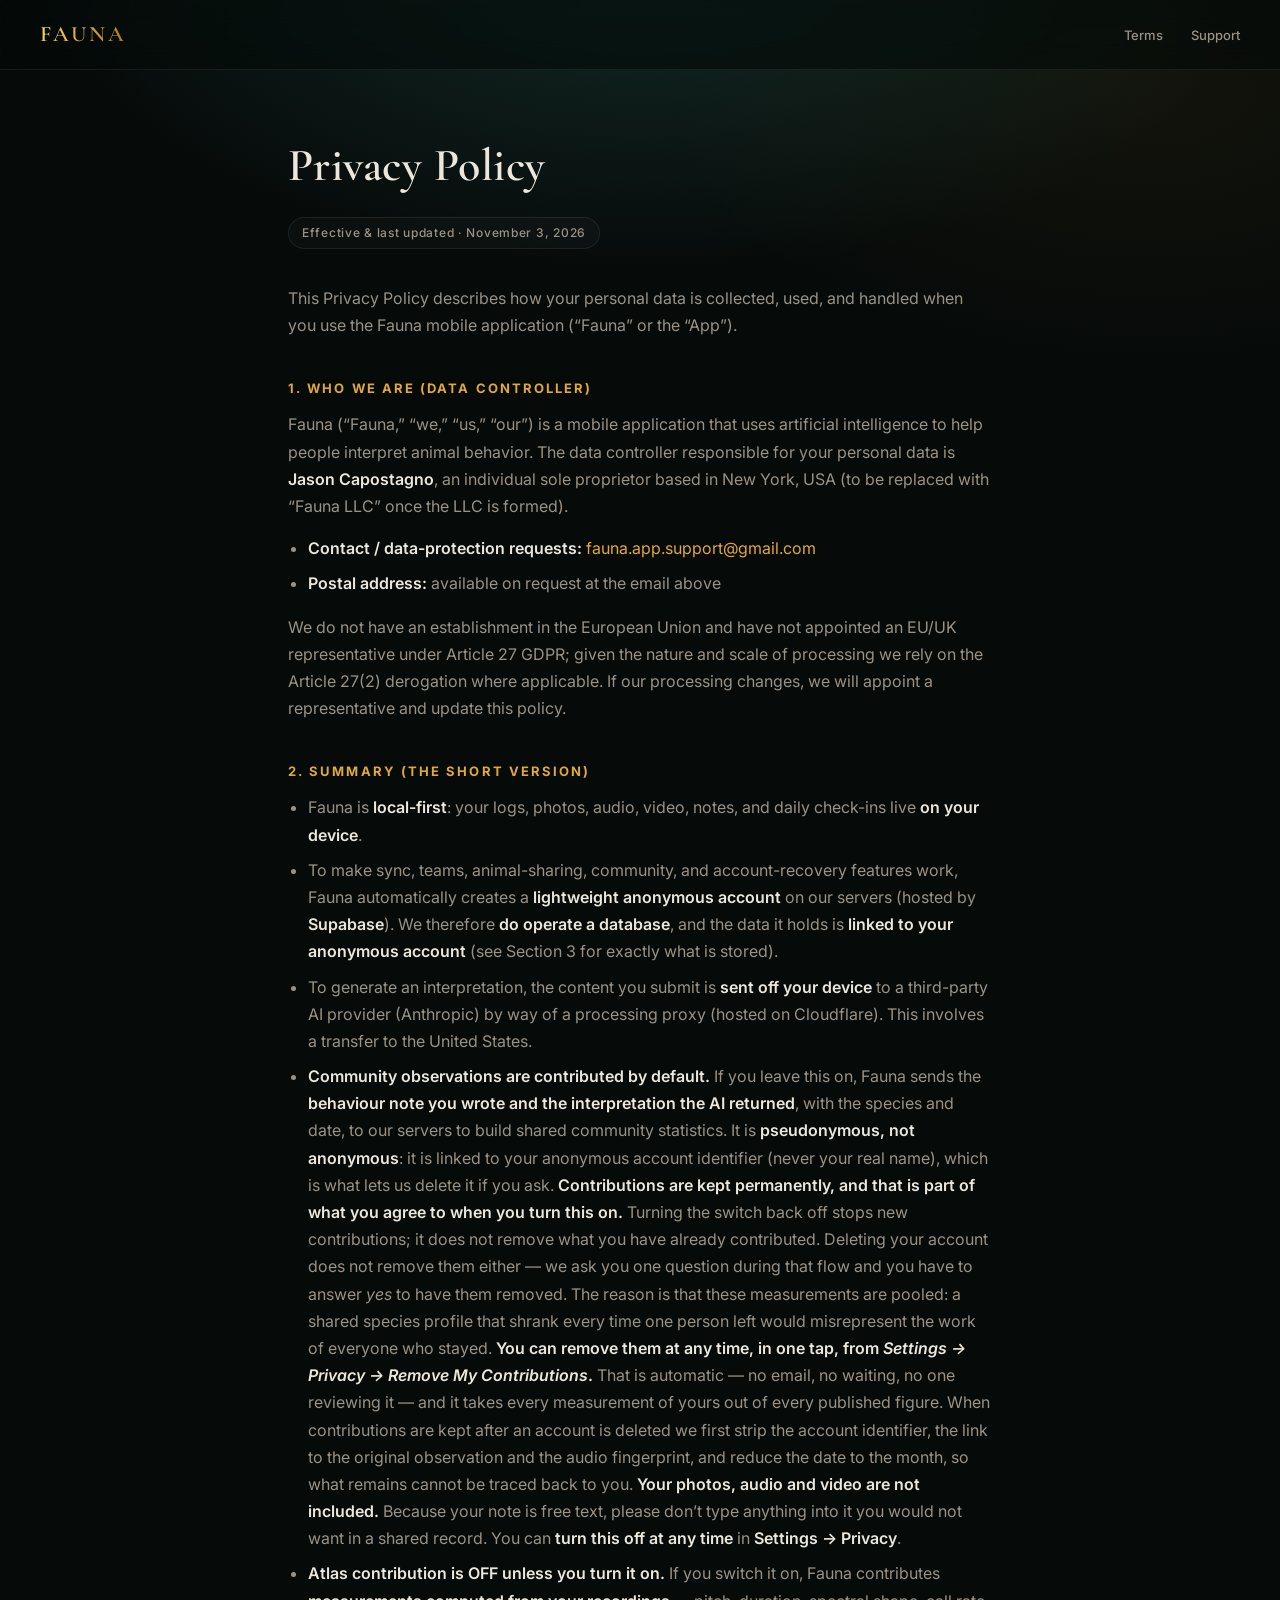
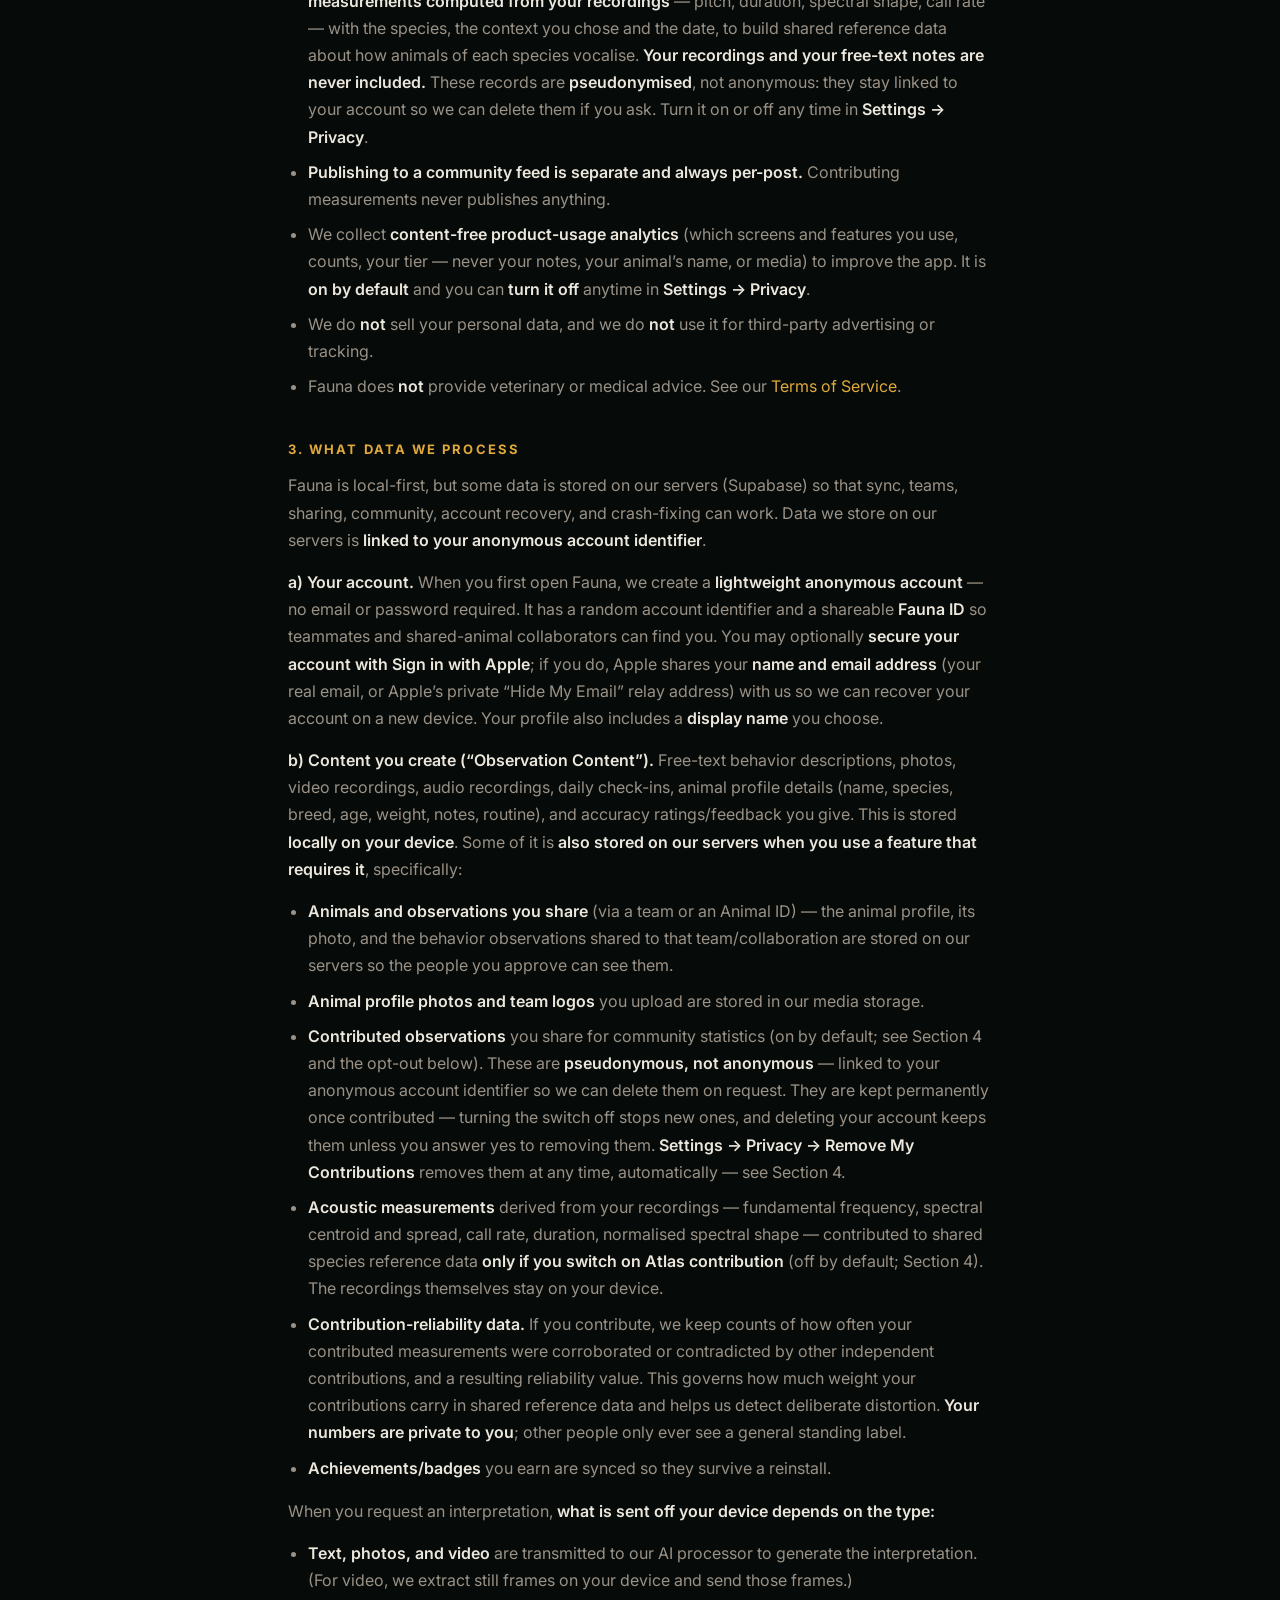
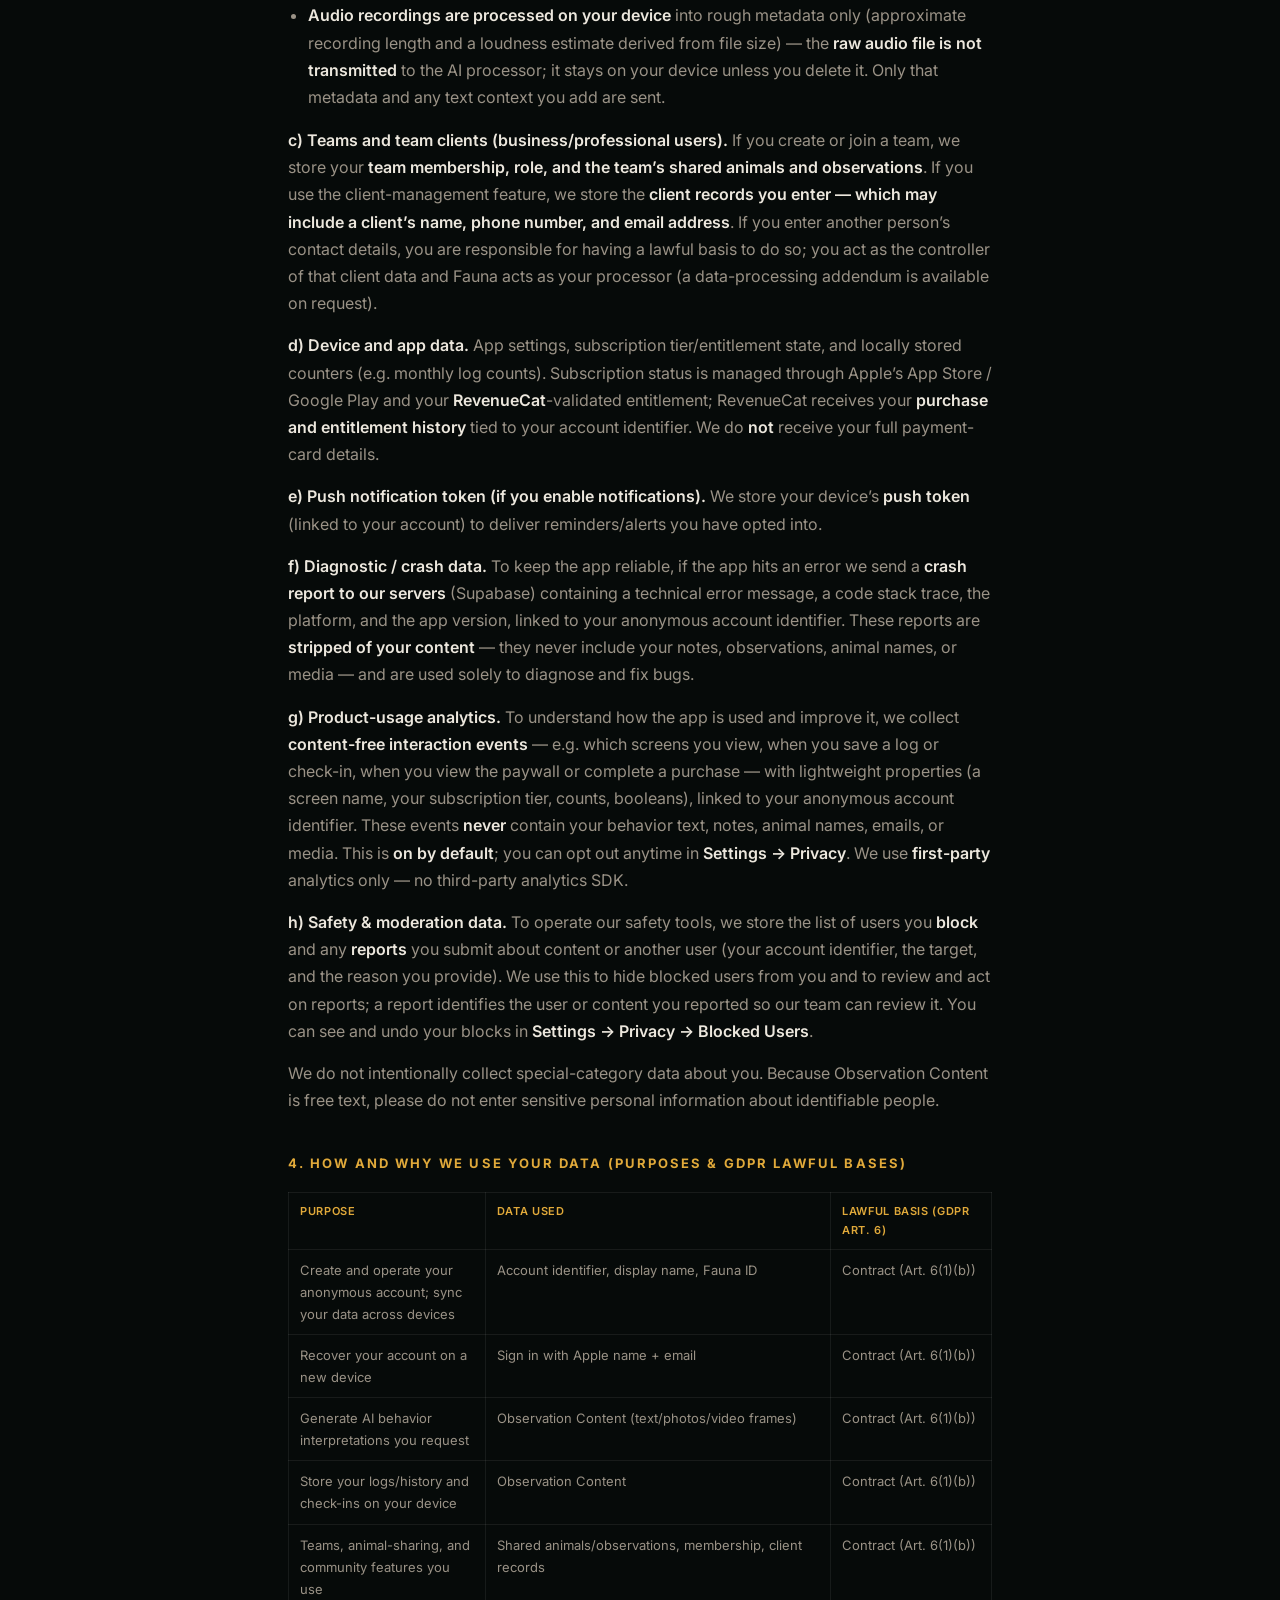
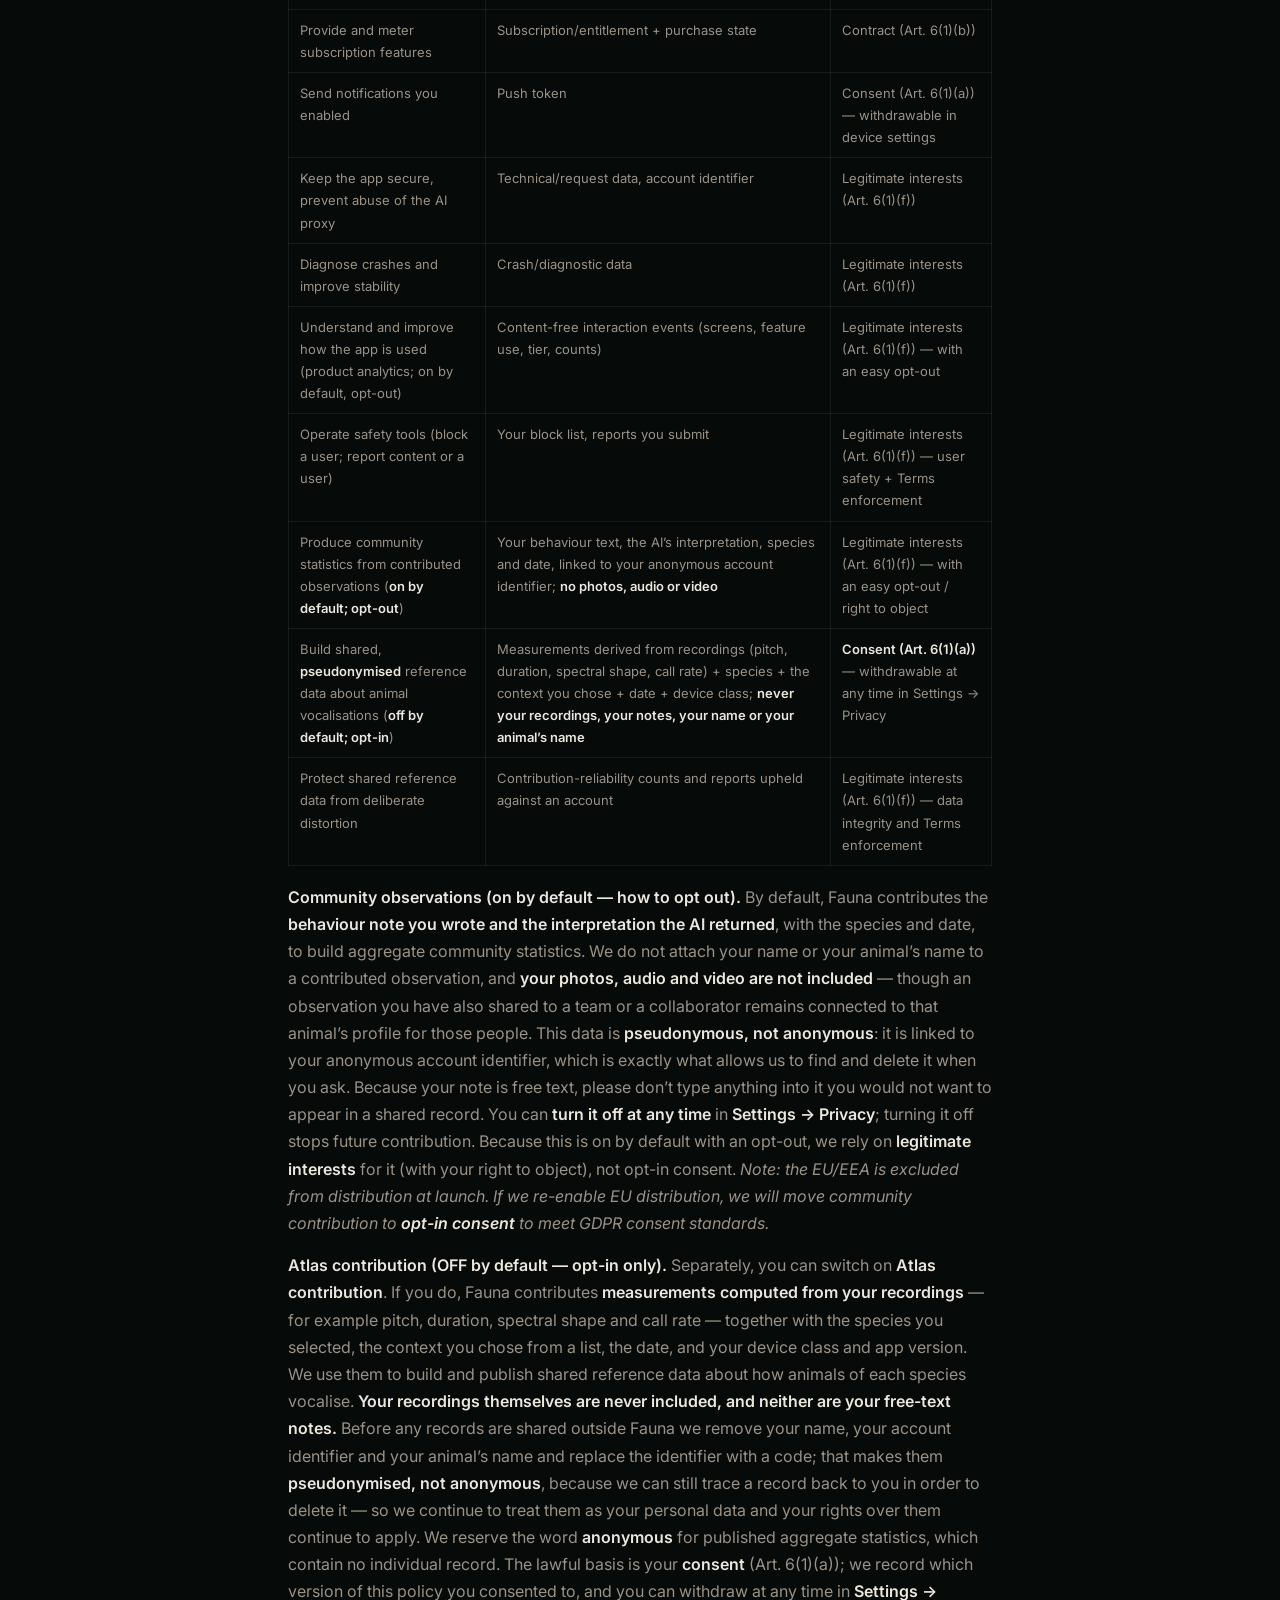
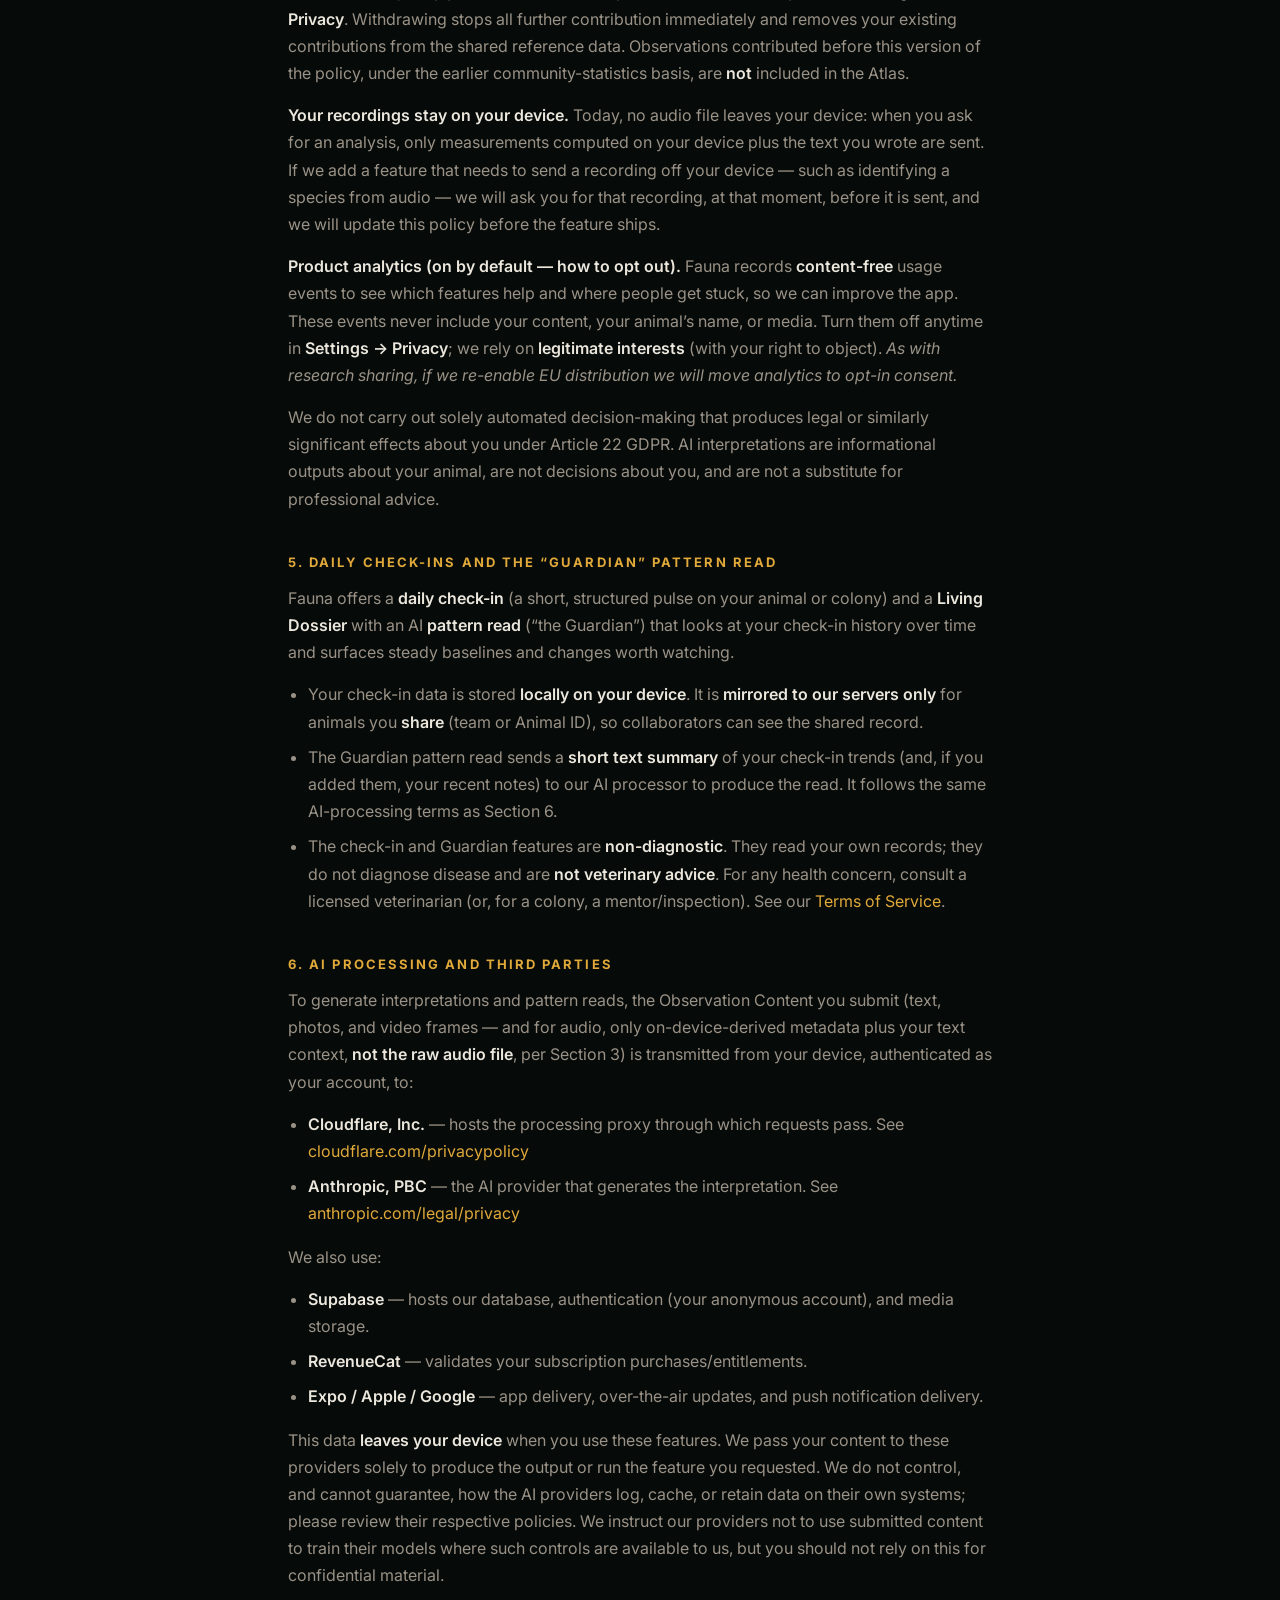
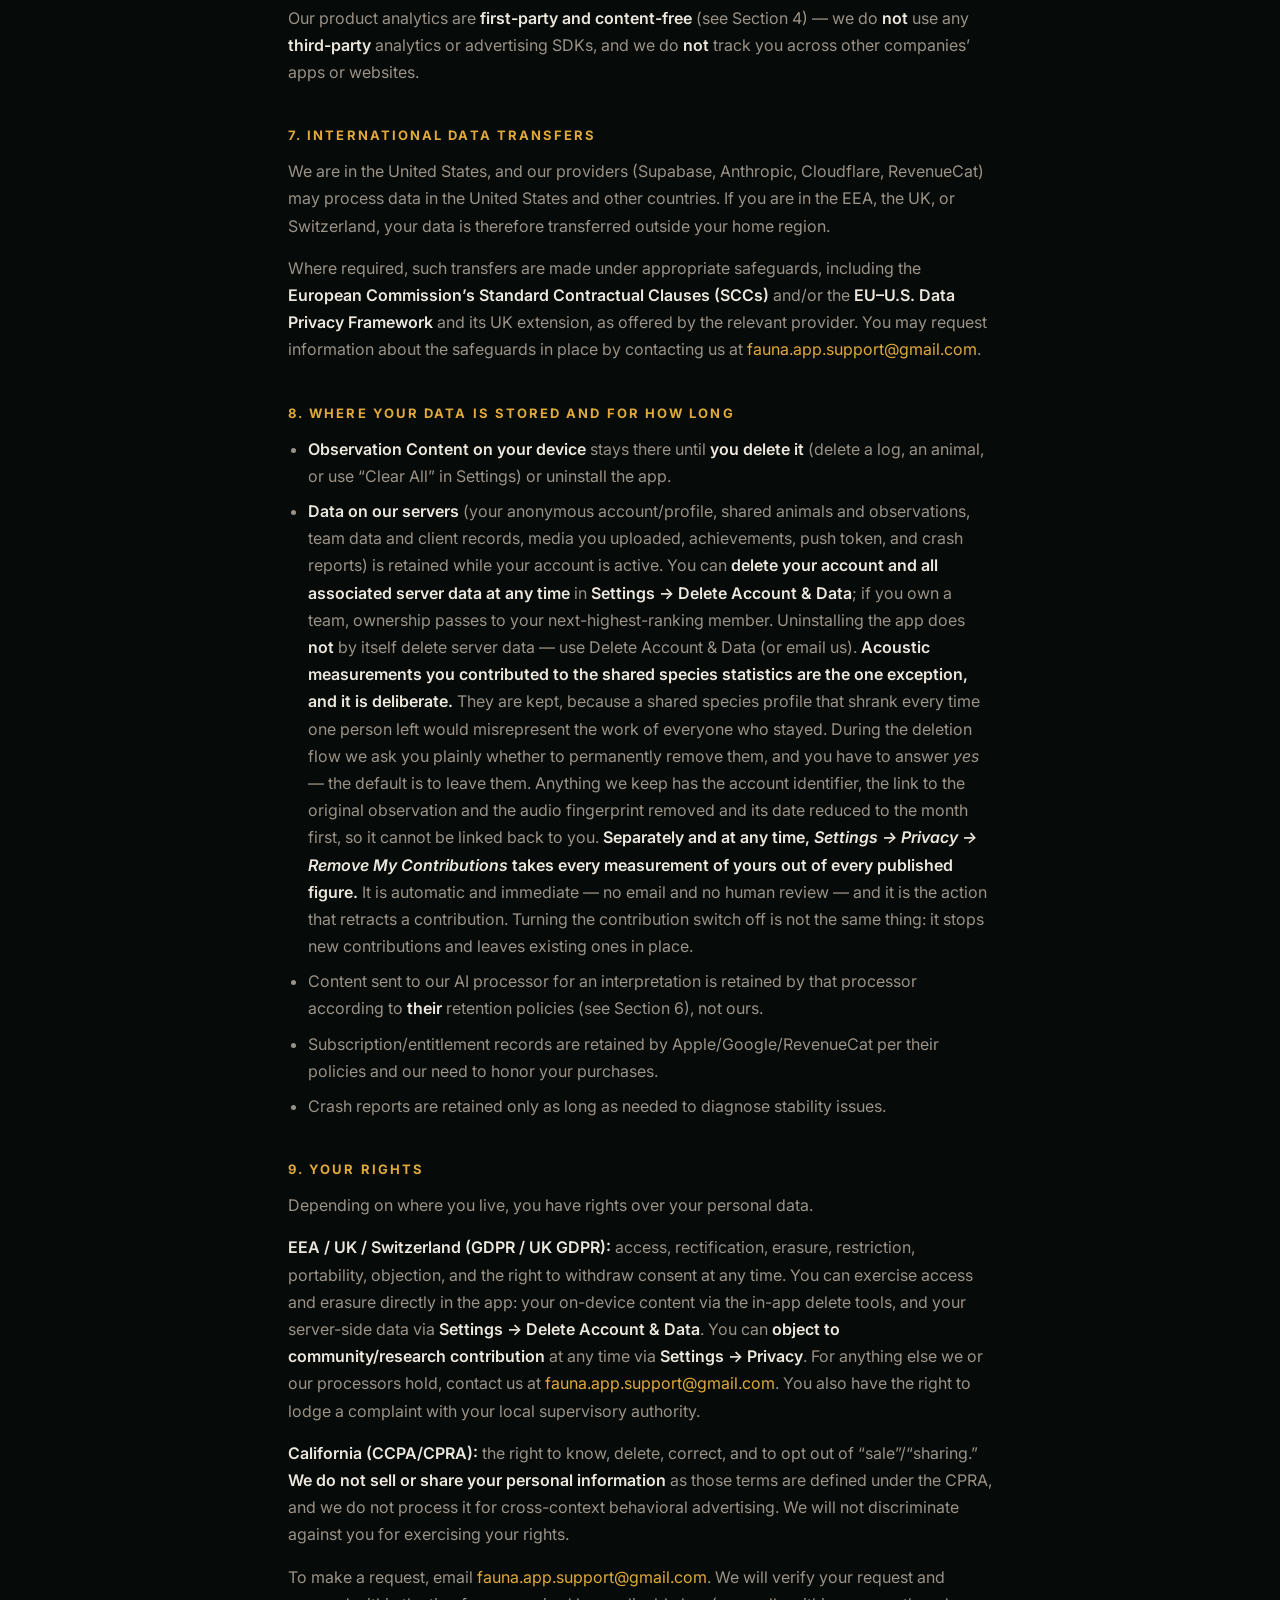
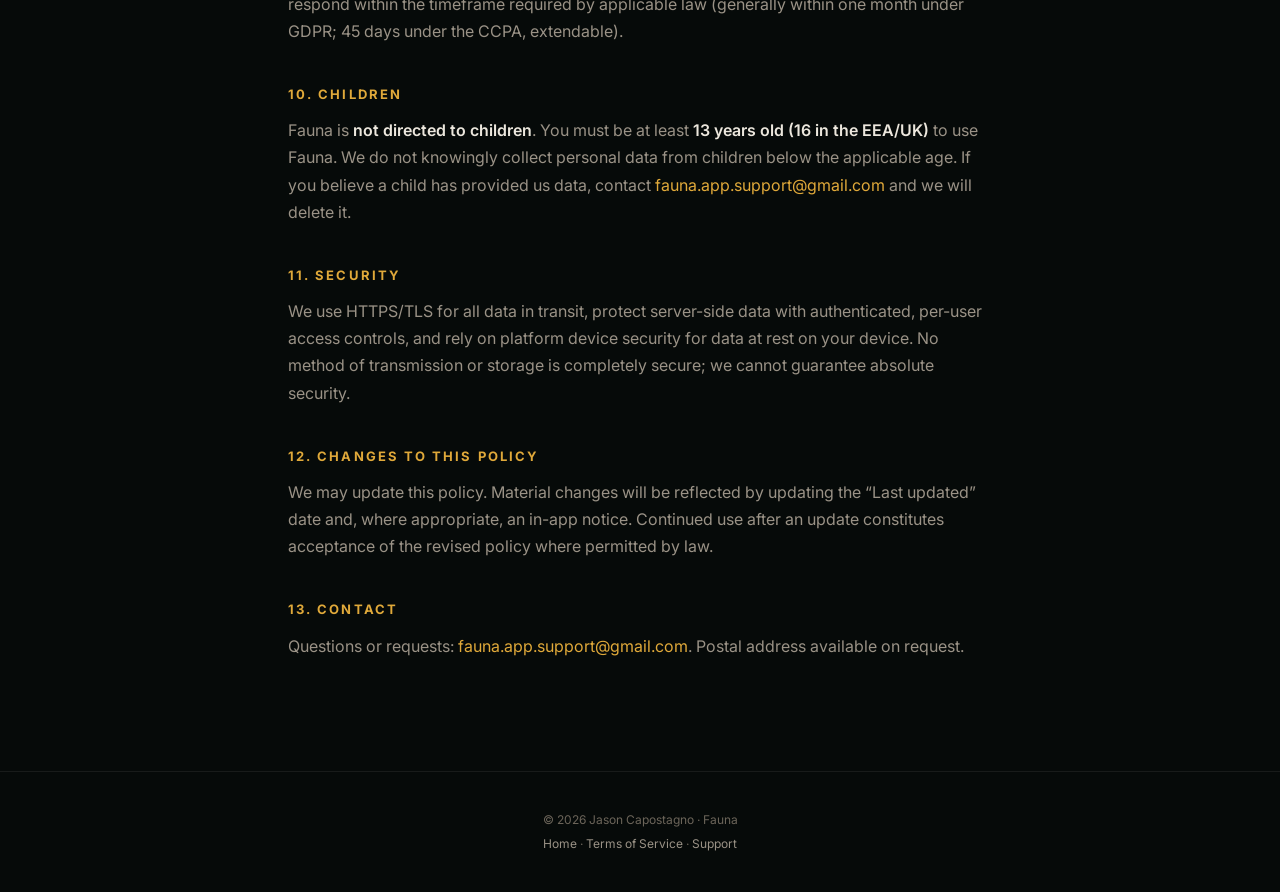
==== commit f0a7e7b5: "Privacy Policy: Atlas contributions are permanent unless explicitly removed Corrects the previous re" ====
--- a/privacy.html
+++ b/privacy.html
@@ -32,7 +32,7 @@
   <li>Fauna is <strong>local-first</strong>: your logs, photos, audio, video, notes, and daily check-ins live <strong>on your device</strong>.</li>
   <li>To make sync, teams, animal-sharing, community, and account-recovery features work, Fauna automatically creates a <strong>lightweight anonymous account</strong> on our servers (hosted by <strong>Supabase</strong>). We therefore <strong>do operate a database</strong>, and the data it holds is <strong>linked to your anonymous account</strong> (see Section 3 for exactly what is stored).</li>
   <li>To generate an interpretation, the content you submit is <strong>sent off your device</strong> to a third-party AI provider (Anthropic) by way of a processing proxy (hosted on Cloudflare). This involves a transfer to the United States.</li>
-  <li><strong>Community observations are contributed by default.</strong> If you leave this on, Fauna sends the <strong>behaviour note you wrote and the interpretation the AI returned</strong>, with the species and date, to our servers to build shared community statistics. It is <strong>pseudonymous, not anonymous</strong>: it is linked to your anonymous account identifier (never your real name), which is what lets us delete it if you ask. <strong>When you delete your account we ask you one question about this:</strong> whether to leave the measurements you have already contributed in the shared statistics, or remove them with everything else. <strong>Removing them is the default</strong> — if you dismiss that question, they are removed. If you choose to leave them, we first strip the account identifier, the link to the original observation and the audio fingerprint, and reduce the date to the month, so what remains cannot be traced back to you. <strong>Your photos, audio and video are not included.</strong> Because your note is free text, please don’t type anything into it you would not want in a shared record. You can <strong>turn this off at any time</strong> in <strong>Settings → Privacy</strong>.</li>
+  <li><strong>Community observations are contributed by default.</strong> If you leave this on, Fauna sends the <strong>behaviour note you wrote and the interpretation the AI returned</strong>, with the species and date, to our servers to build shared community statistics. It is <strong>pseudonymous, not anonymous</strong>: it is linked to your anonymous account identifier (never your real name), which is what lets us delete it if you ask. <strong>Contributions are kept permanently, and that is part of what you agree to when you turn this on.</strong> Turning the switch back off stops new contributions; it does not remove what you have already contributed. Deleting your account does not remove them either &mdash; we ask you one question during that flow and you have to answer <em>yes</em> to have them removed. The reason is that these measurements are pooled: a shared species profile that shrank every time one person left would misrepresent the work of everyone who stayed. <strong>You can remove them at any time, in one tap, from <em>Settings &rarr; Privacy &rarr; Remove My Contributions</em>.</strong> That is automatic &mdash; no email, no waiting, no one reviewing it &mdash; and it takes every measurement of yours out of every published figure. When contributions are kept after an account is deleted we first strip the account identifier, the link to the original observation and the audio fingerprint, and reduce the date to the month, so what remains cannot be traced back to you. <strong>Your photos, audio and video are not included.</strong> Because your note is free text, please don’t type anything into it you would not want in a shared record. You can <strong>turn this off at any time</strong> in <strong>Settings → Privacy</strong>.</li>
 <li><strong>Atlas contribution is OFF unless you turn it on.</strong> If you switch it on, Fauna contributes <strong>measurements computed from your recordings</strong> — pitch, duration, spectral shape, call rate — with the species, the context you chose and the date, to build shared reference data about how animals of each species vocalise. <strong>Your recordings and your free-text notes are never included.</strong> These records are <strong>pseudonymised</strong>, not anonymous: they stay linked to your account so we can delete them if you ask. Turn it on or off any time in <strong>Settings → Privacy</strong>.</li>
 <li><strong>Publishing to a community feed is separate and always per-post.</strong> Contributing measurements never publishes anything.</li>
   <li>We collect <strong>content-free product-usage analytics</strong> (which screens and features you use, counts, your tier — never your notes, your animal’s name, or media) to improve the app. It is <strong>on by default</strong> and you can <strong>turn it off</strong> anytime in <strong>Settings → Privacy</strong>.</li>
@@ -47,7 +47,7 @@
 <ul>
   <li><strong>Animals and observations you share</strong> (via a team or an Animal ID) — the animal profile, its photo, and the behavior observations shared to that team/collaboration are stored on our servers so the people you approve can see them.</li>
   <li><strong>Animal profile photos and team logos</strong> you upload are stored in our media storage.</li>
-  <li><strong>Contributed observations</strong> you share for community statistics (on by default; see Section 4 and the opt-out below). These are <strong>pseudonymous, not anonymous</strong> — linked to your anonymous account identifier so we can delete them on request. On account deletion you choose whether they are deleted with everything else (the default) or left in the shared statistics in de-identified form &mdash; see Section 4.</li>
+  <li><strong>Contributed observations</strong> you share for community statistics (on by default; see Section 4 and the opt-out below). These are <strong>pseudonymous, not anonymous</strong> — linked to your anonymous account identifier so we can delete them on request. They are kept permanently once contributed &mdash; turning the switch off stops new ones, and deleting your account keeps them unless you answer yes to removing them. <strong>Settings &rarr; Privacy &rarr; Remove My Contributions</strong> removes them at any time, automatically &mdash; see Section 4.</li>
 <li><strong>Acoustic measurements</strong> derived from your recordings — fundamental frequency, spectral centroid and spread, call rate, duration, normalised spectral shape — contributed to shared species reference data <strong>only if you switch on Atlas contribution</strong> (off by default; Section 4). The recordings themselves stay on your device.</li>
 <li><strong>Contribution-reliability data.</strong> If you contribute, we keep counts of how often your contributed measurements were corroborated or contradicted by other independent contributions, and a resulting reliability value. This governs how much weight your contributions carry in shared reference data and helps us detect deliberate distortion. <strong>Your numbers are private to you</strong>; other people only ever see a general standing label.</li>
   <li><strong>Achievements/badges</strong> you earn are synced so they survive a reinstall.</li>
@@ -121,7 +121,7 @@
 <h2>8. Where your data is stored and for how long</h2>
 <ul>
   <li><strong>Observation Content on your device</strong> stays there until <strong>you delete it</strong> (delete a log, an animal, or use “Clear All” in Settings) or uninstall the app.</li>
-  <li><strong>Data on our servers</strong> (your anonymous account/profile, shared animals and observations, team data and client records, media you uploaded, achievements, push token, and crash reports) is retained while your account is active. You can <strong>delete your account and all associated server data at any time</strong> in <strong>Settings → Delete Account &amp; Data</strong>; if you own a team, ownership passes to your next-highest-ranking member. Uninstalling the app does <strong>not</strong> by itself delete server data — use Delete Account &amp; Data (or email us). <strong>One question is asked during that flow:</strong> whether to leave the acoustic measurements you contributed to the shared species statistics, or remove them along with everything else. <strong>Remove is the default and dismissing the question removes them.</strong> If you choose to leave them, we remove the account identifier, the link to the original observation and the audio fingerprint and reduce the date to the month first; what remains is a measurement that cannot be linked back to you, and it stays because a shared reference profile that shrank every time someone left would misrepresent the work of everyone who stayed. You can also <strong>turn contribution off at any time in Settings &rarr; Privacy</strong>, which removes your measurements from every published figure &mdash; and that choice outranks anything selected during deletion.</li>
+  <li><strong>Data on our servers</strong> (your anonymous account/profile, shared animals and observations, team data and client records, media you uploaded, achievements, push token, and crash reports) is retained while your account is active. You can <strong>delete your account and all associated server data at any time</strong> in <strong>Settings → Delete Account &amp; Data</strong>; if you own a team, ownership passes to your next-highest-ranking member. Uninstalling the app does <strong>not</strong> by itself delete server data — use Delete Account &amp; Data (or email us). <strong>Acoustic measurements you contributed to the shared species statistics are the one exception, and it is deliberate.</strong> They are kept, because a shared species profile that shrank every time one person left would misrepresent the work of everyone who stayed. During the deletion flow we ask you plainly whether to permanently remove them, and you have to answer <em>yes</em> &mdash; the default is to leave them. Anything we keep has the account identifier, the link to the original observation and the audio fingerprint removed and its date reduced to the month first, so it cannot be linked back to you. <strong>Separately and at any time, <em>Settings &rarr; Privacy &rarr; Remove My Contributions</em> takes every measurement of yours out of every published figure.</strong> It is automatic and immediate &mdash; no email and no human review &mdash; and it is the action that retracts a contribution. Turning the contribution switch off is not the same thing: it stops new contributions and leaves existing ones in place.</li>
   <li>Content sent to our AI processor for an interpretation is retained by that processor according to <strong>their</strong> retention policies (see Section 6), not ours.</li>
   <li>Subscription/entitlement records are retained by Apple/Google/RevenueCat per their policies and our need to honor your purchases.</li>
   <li>Crash reports are retained only as long as needed to diagnose stability issues.</li>
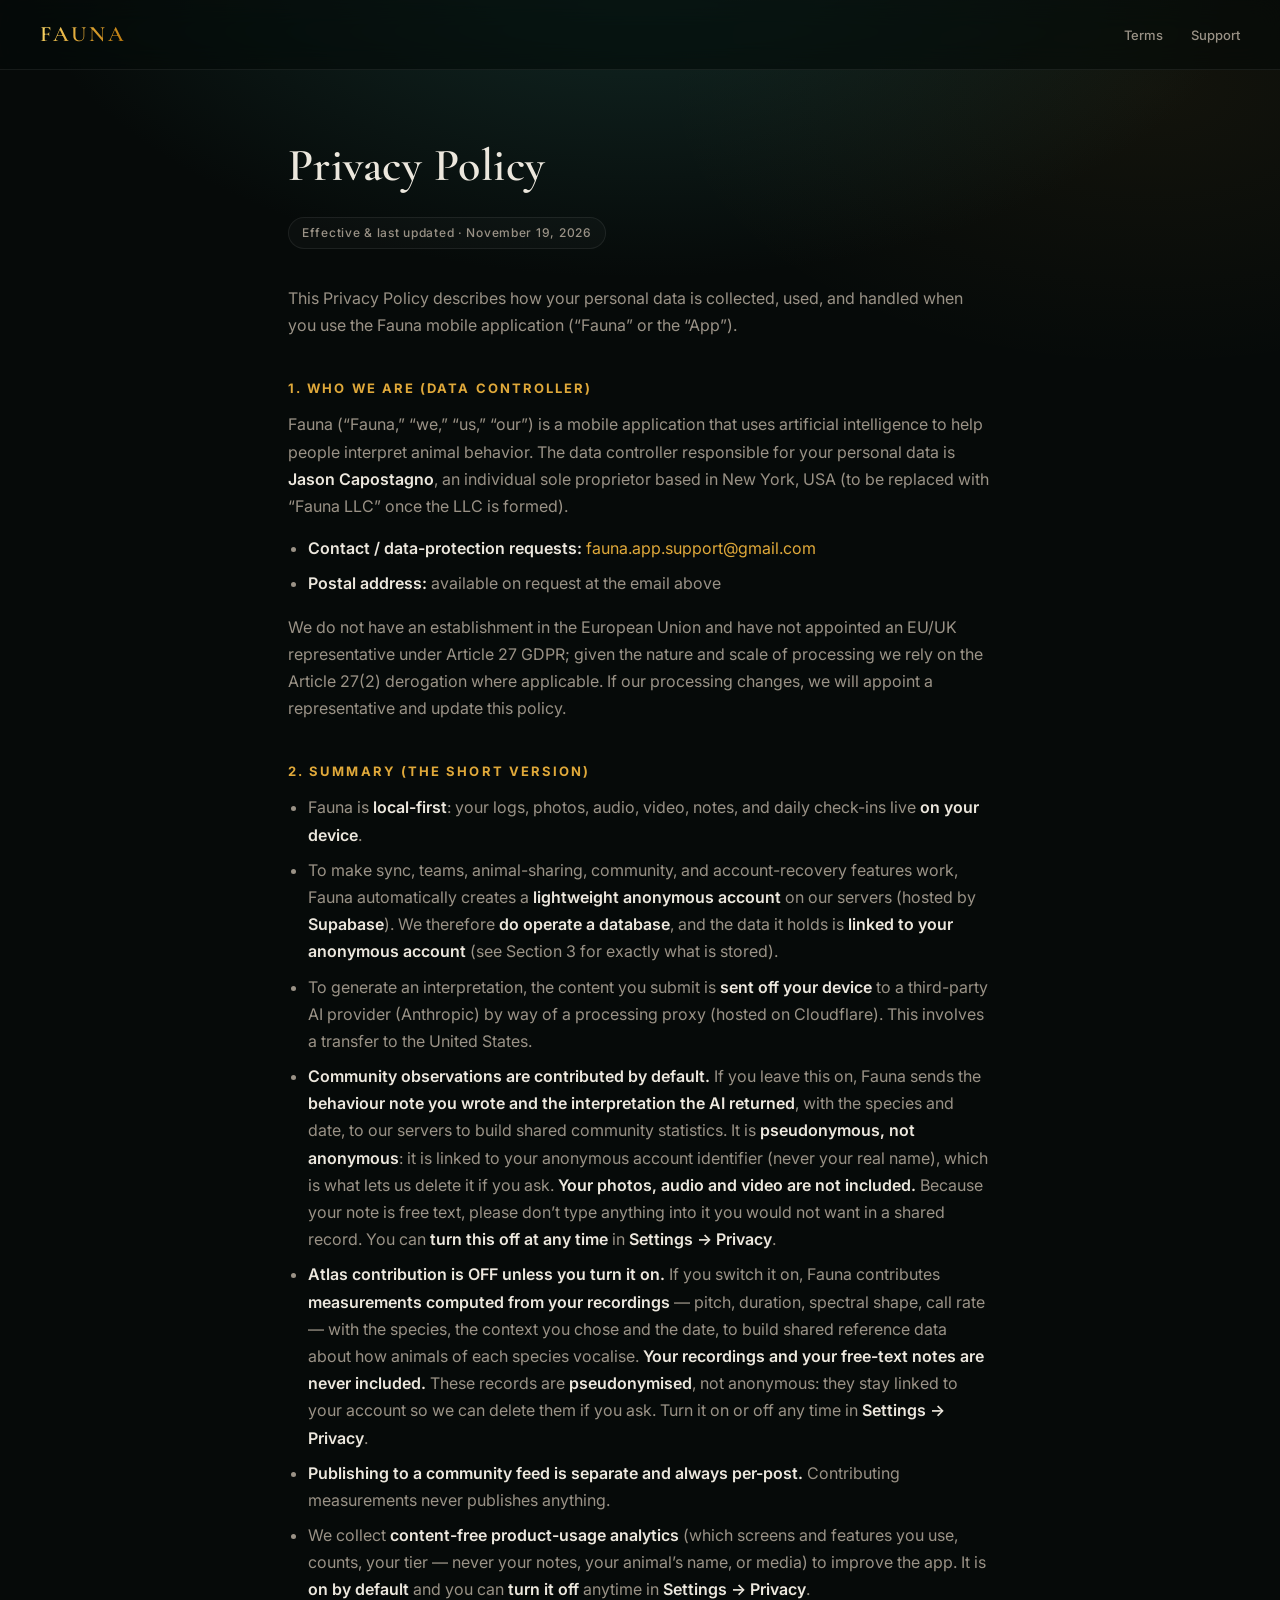
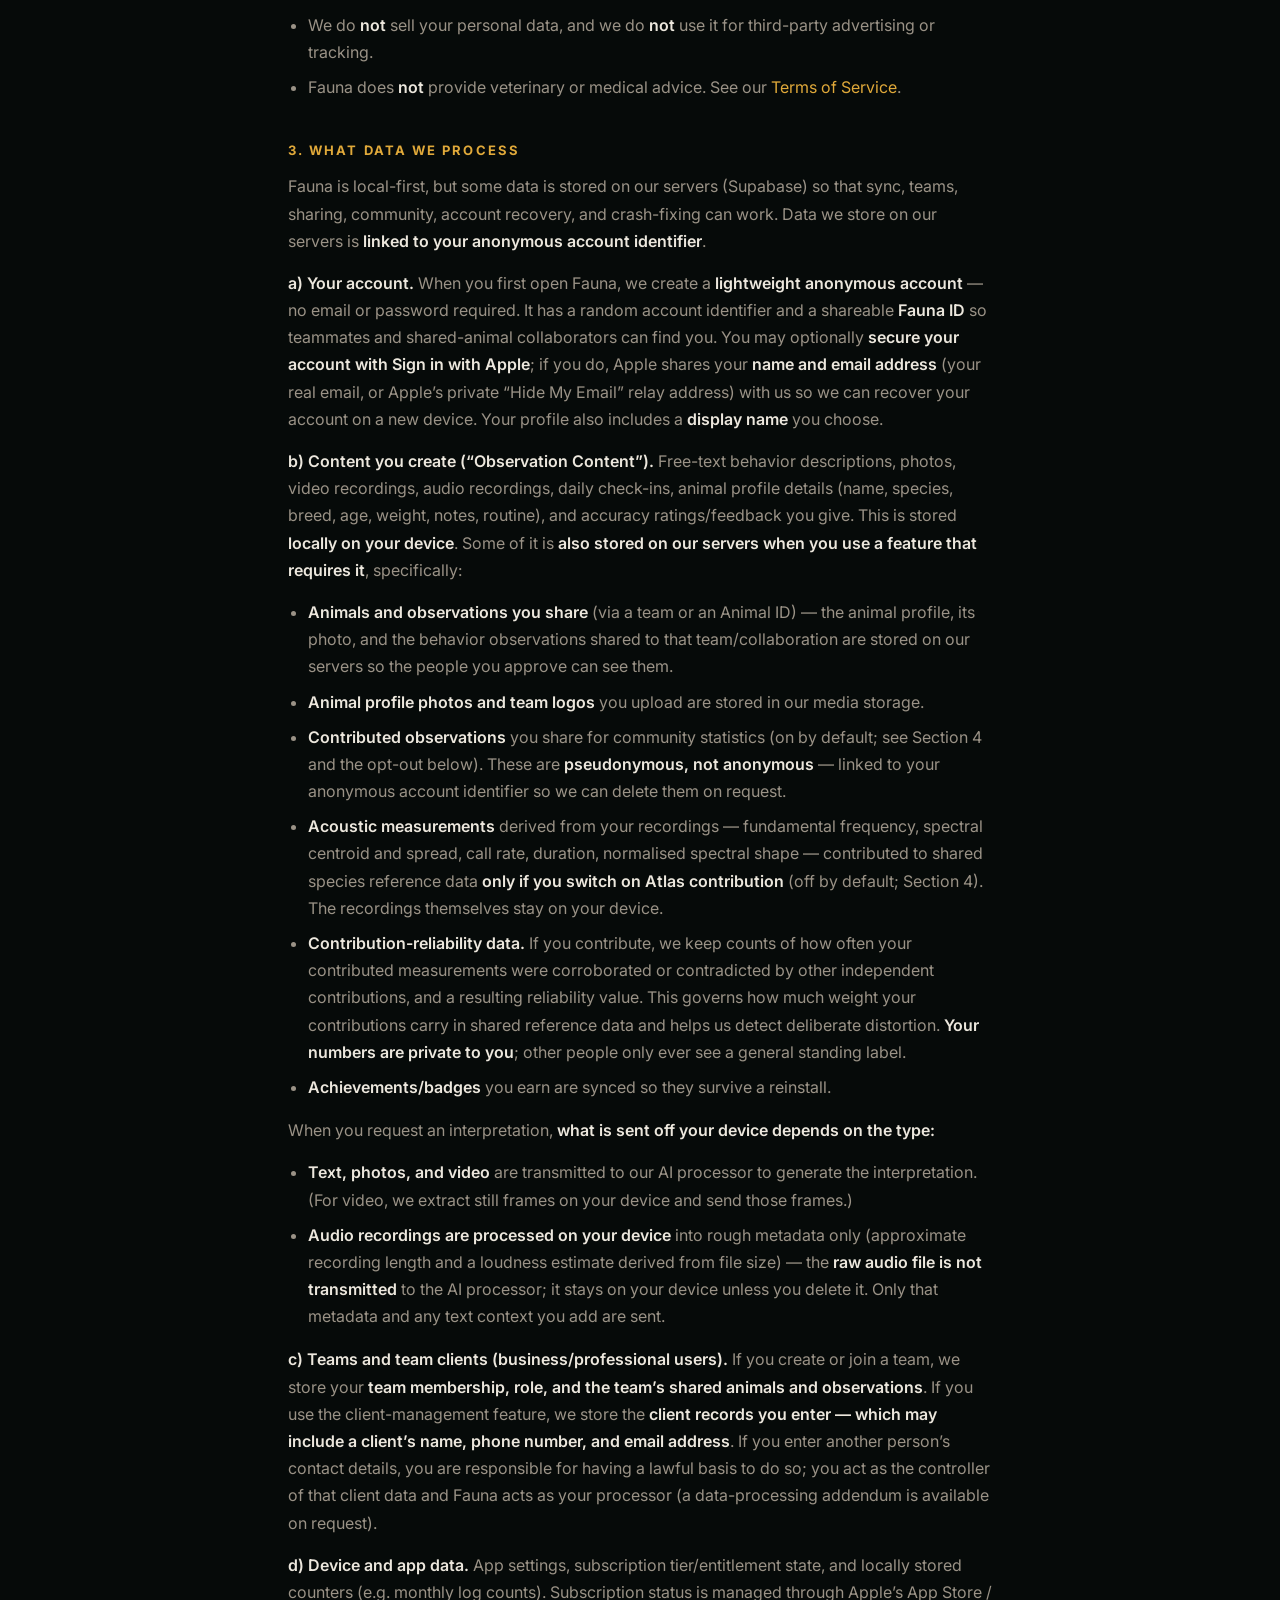
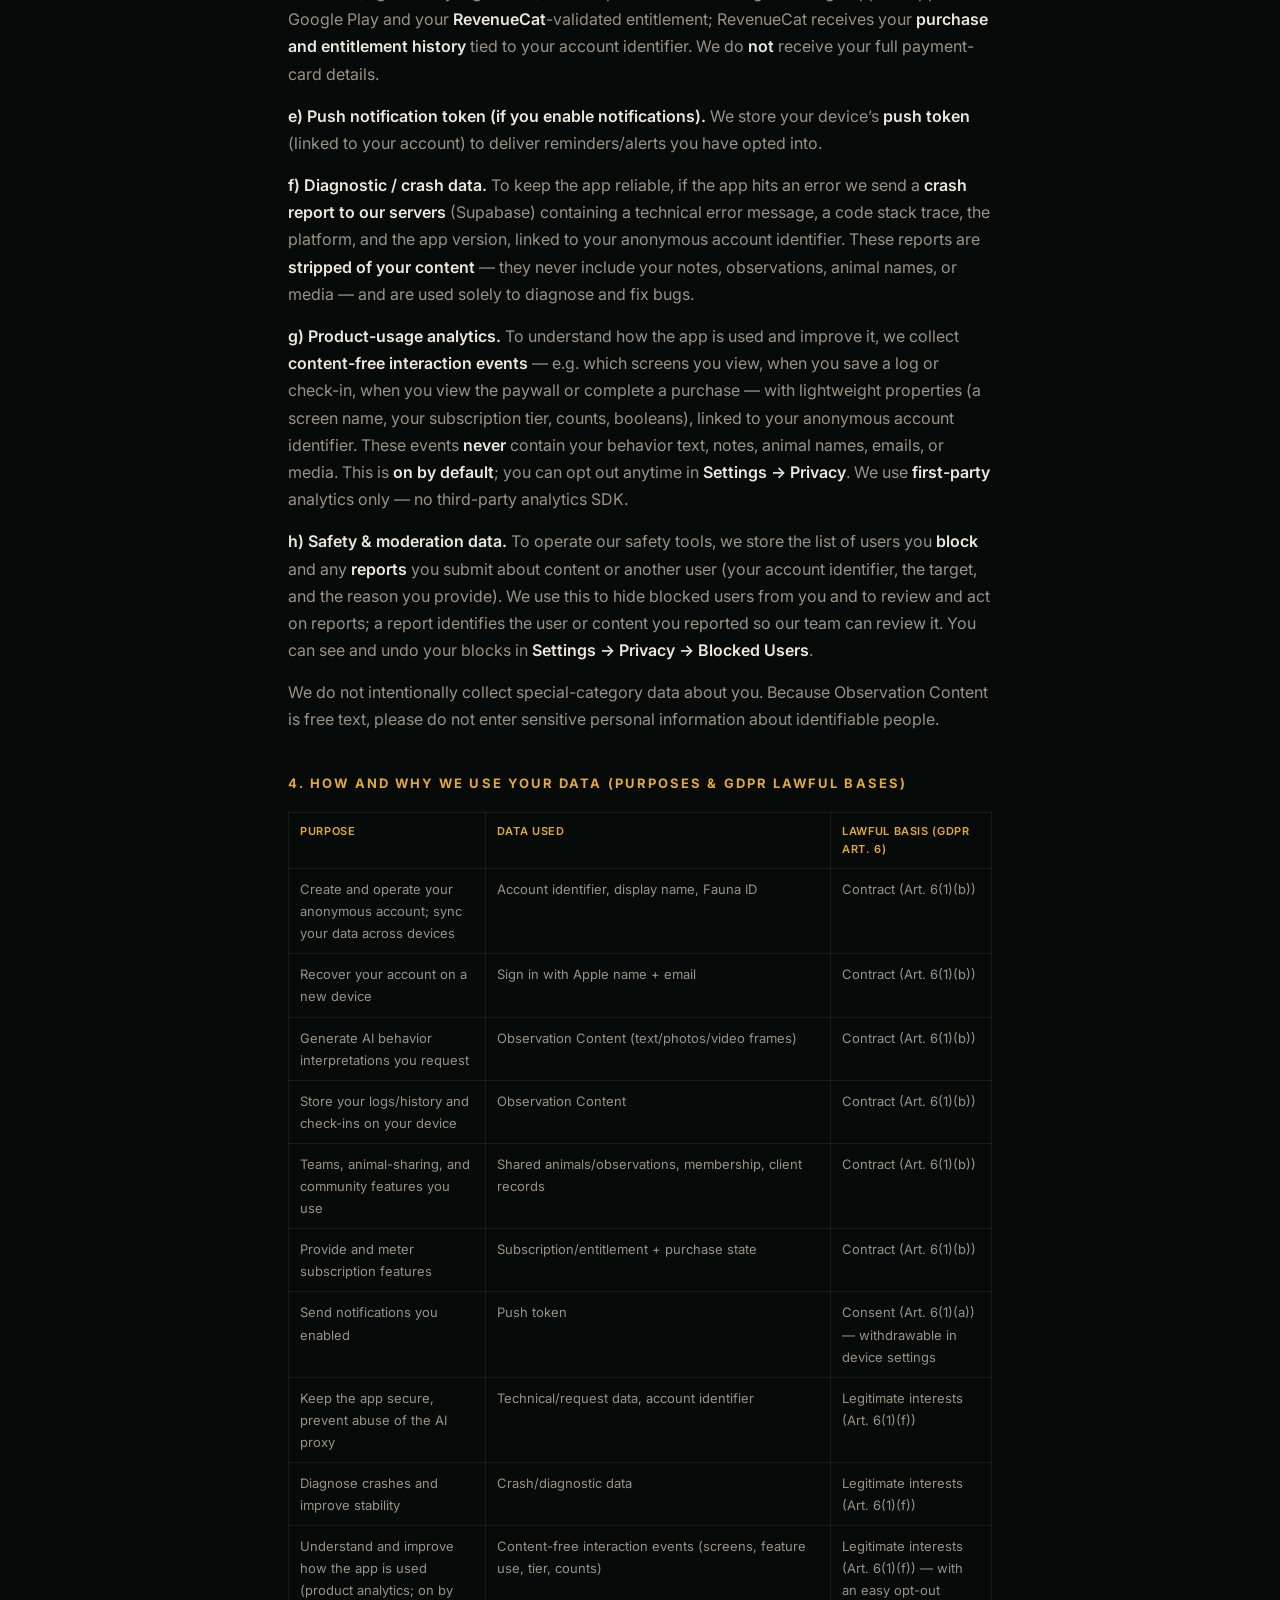
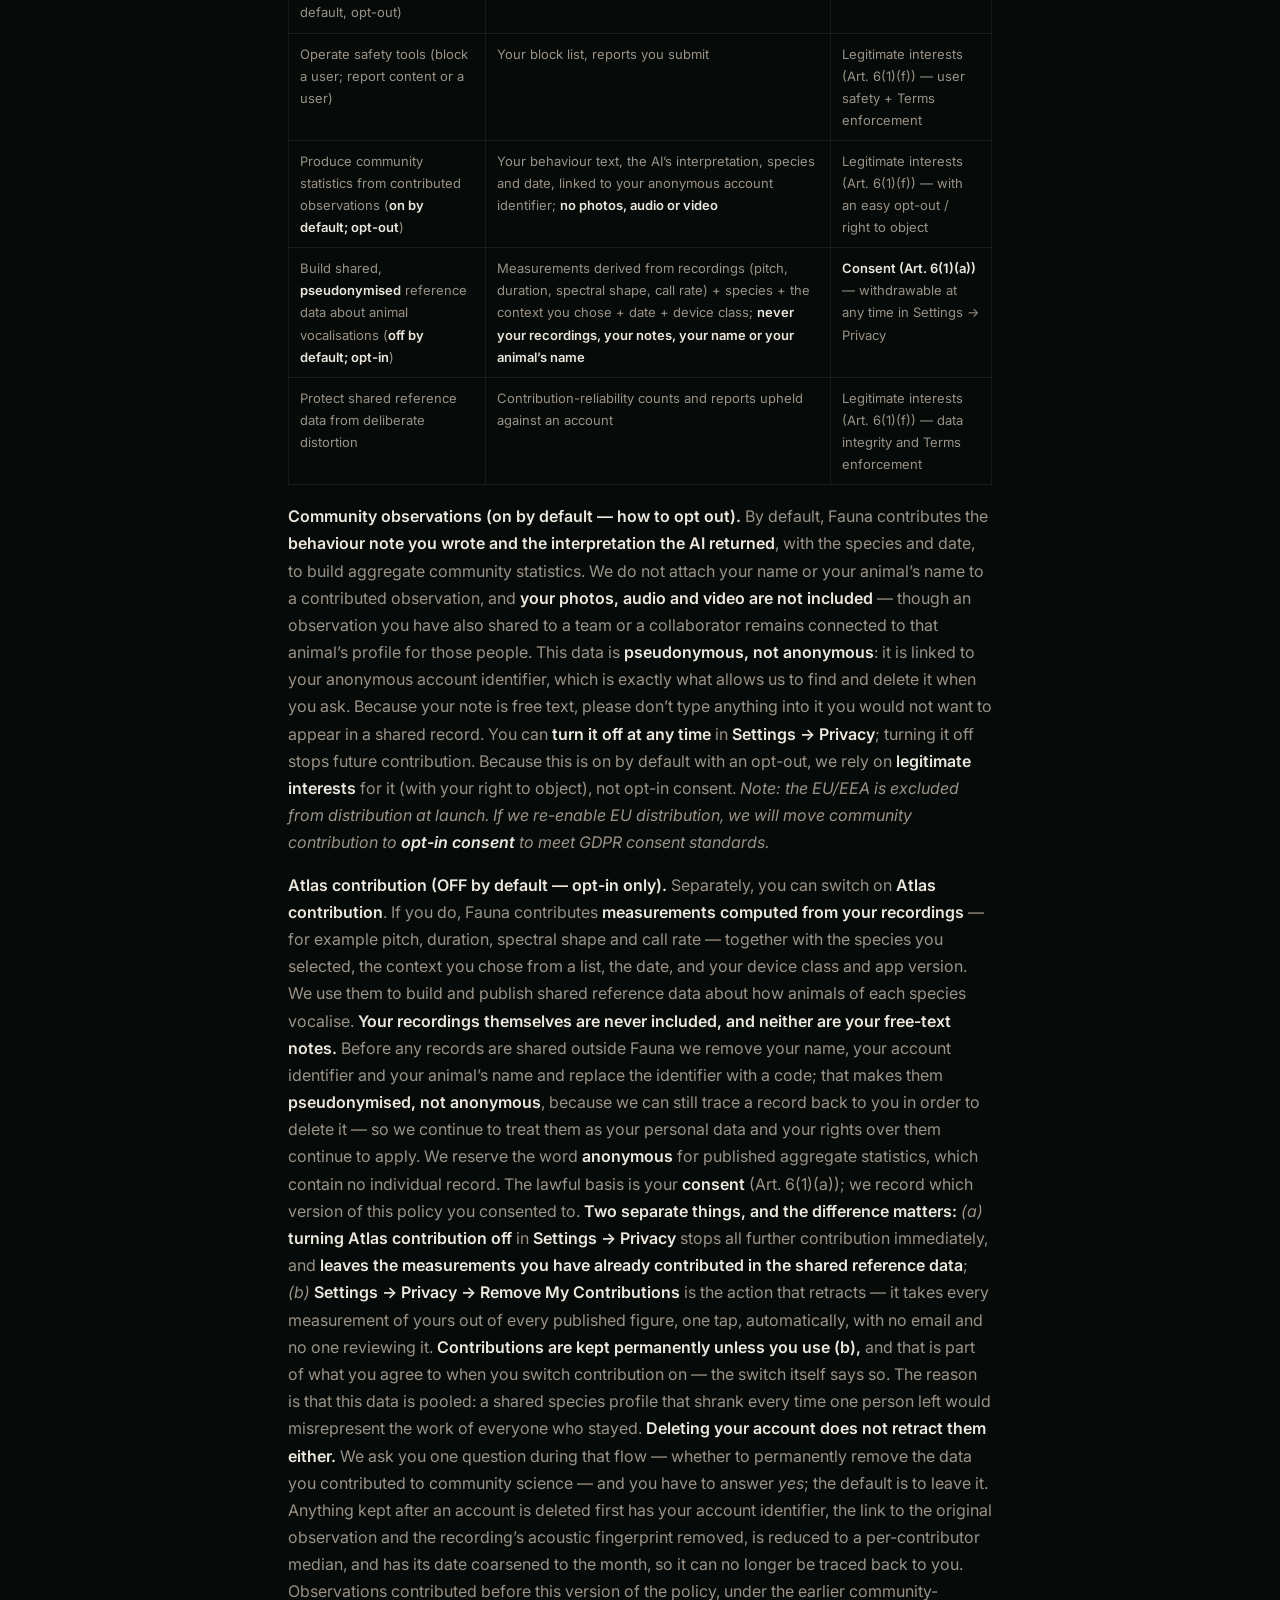
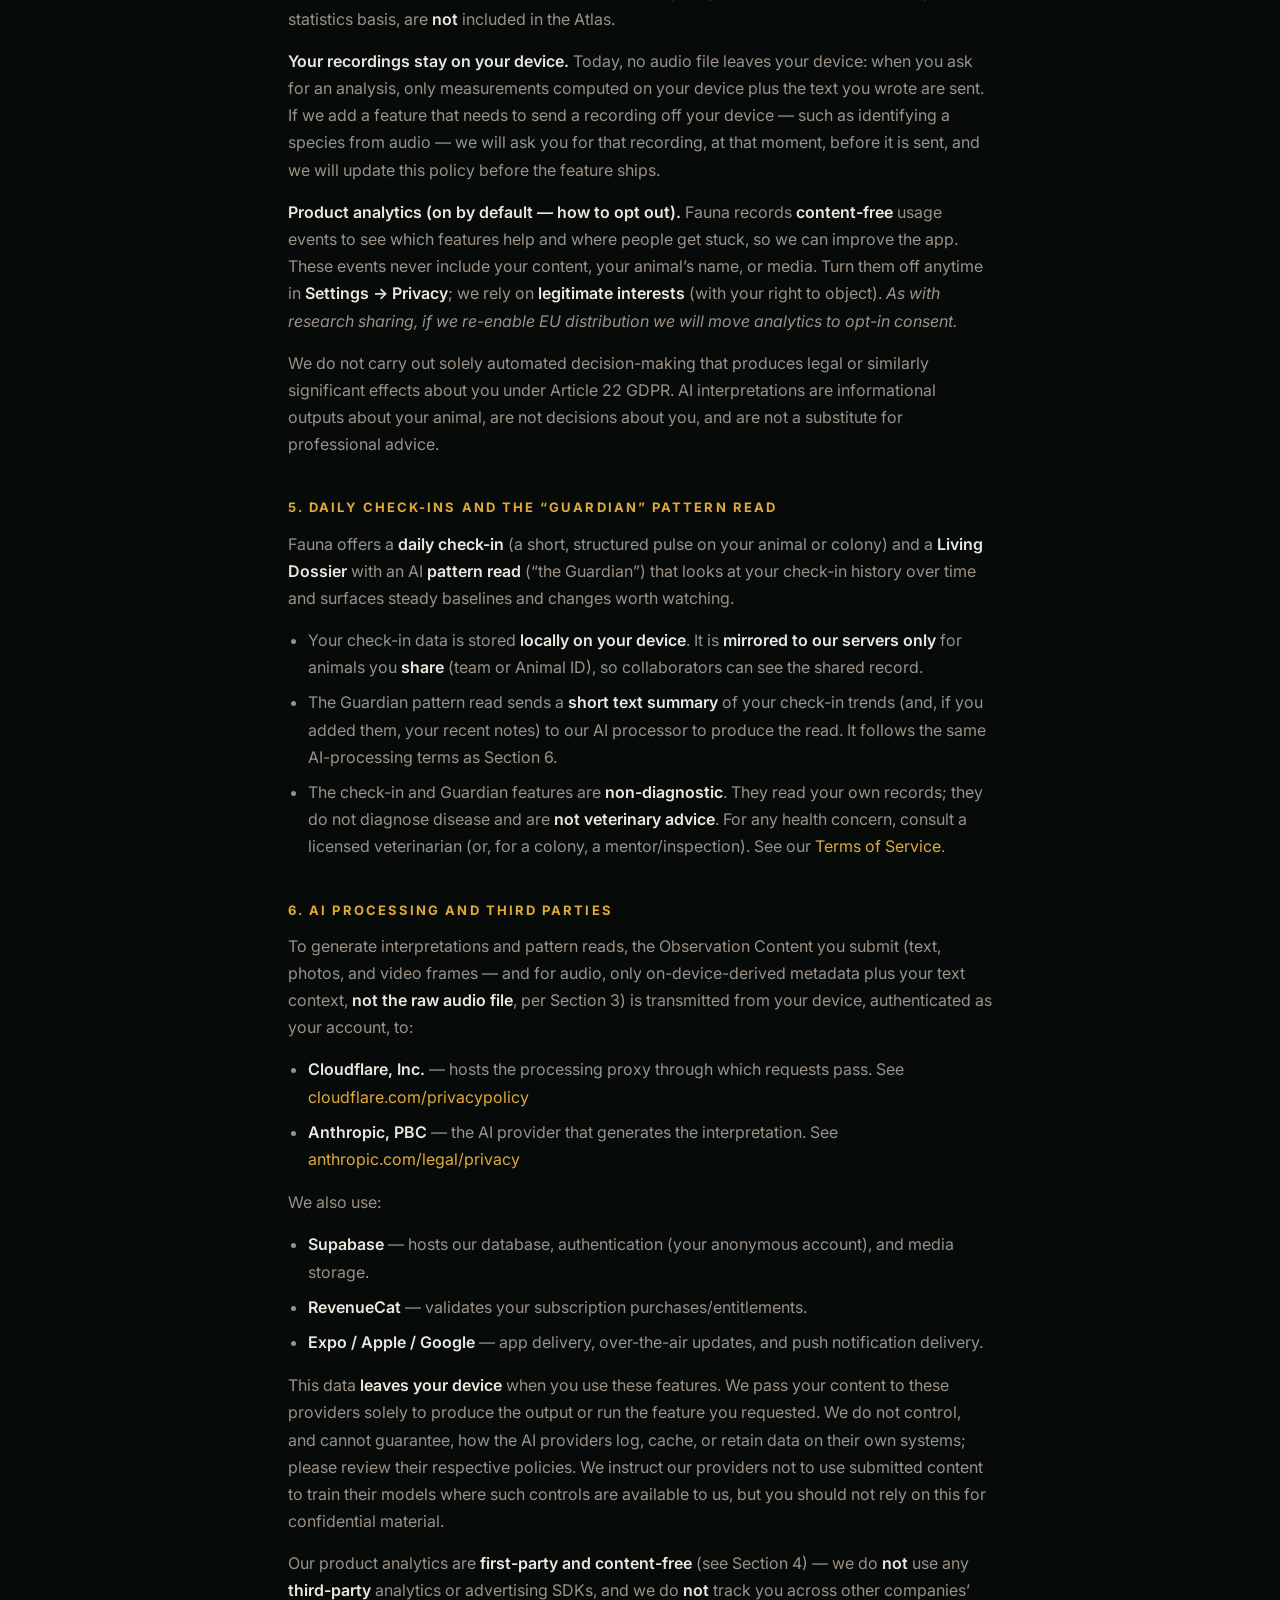
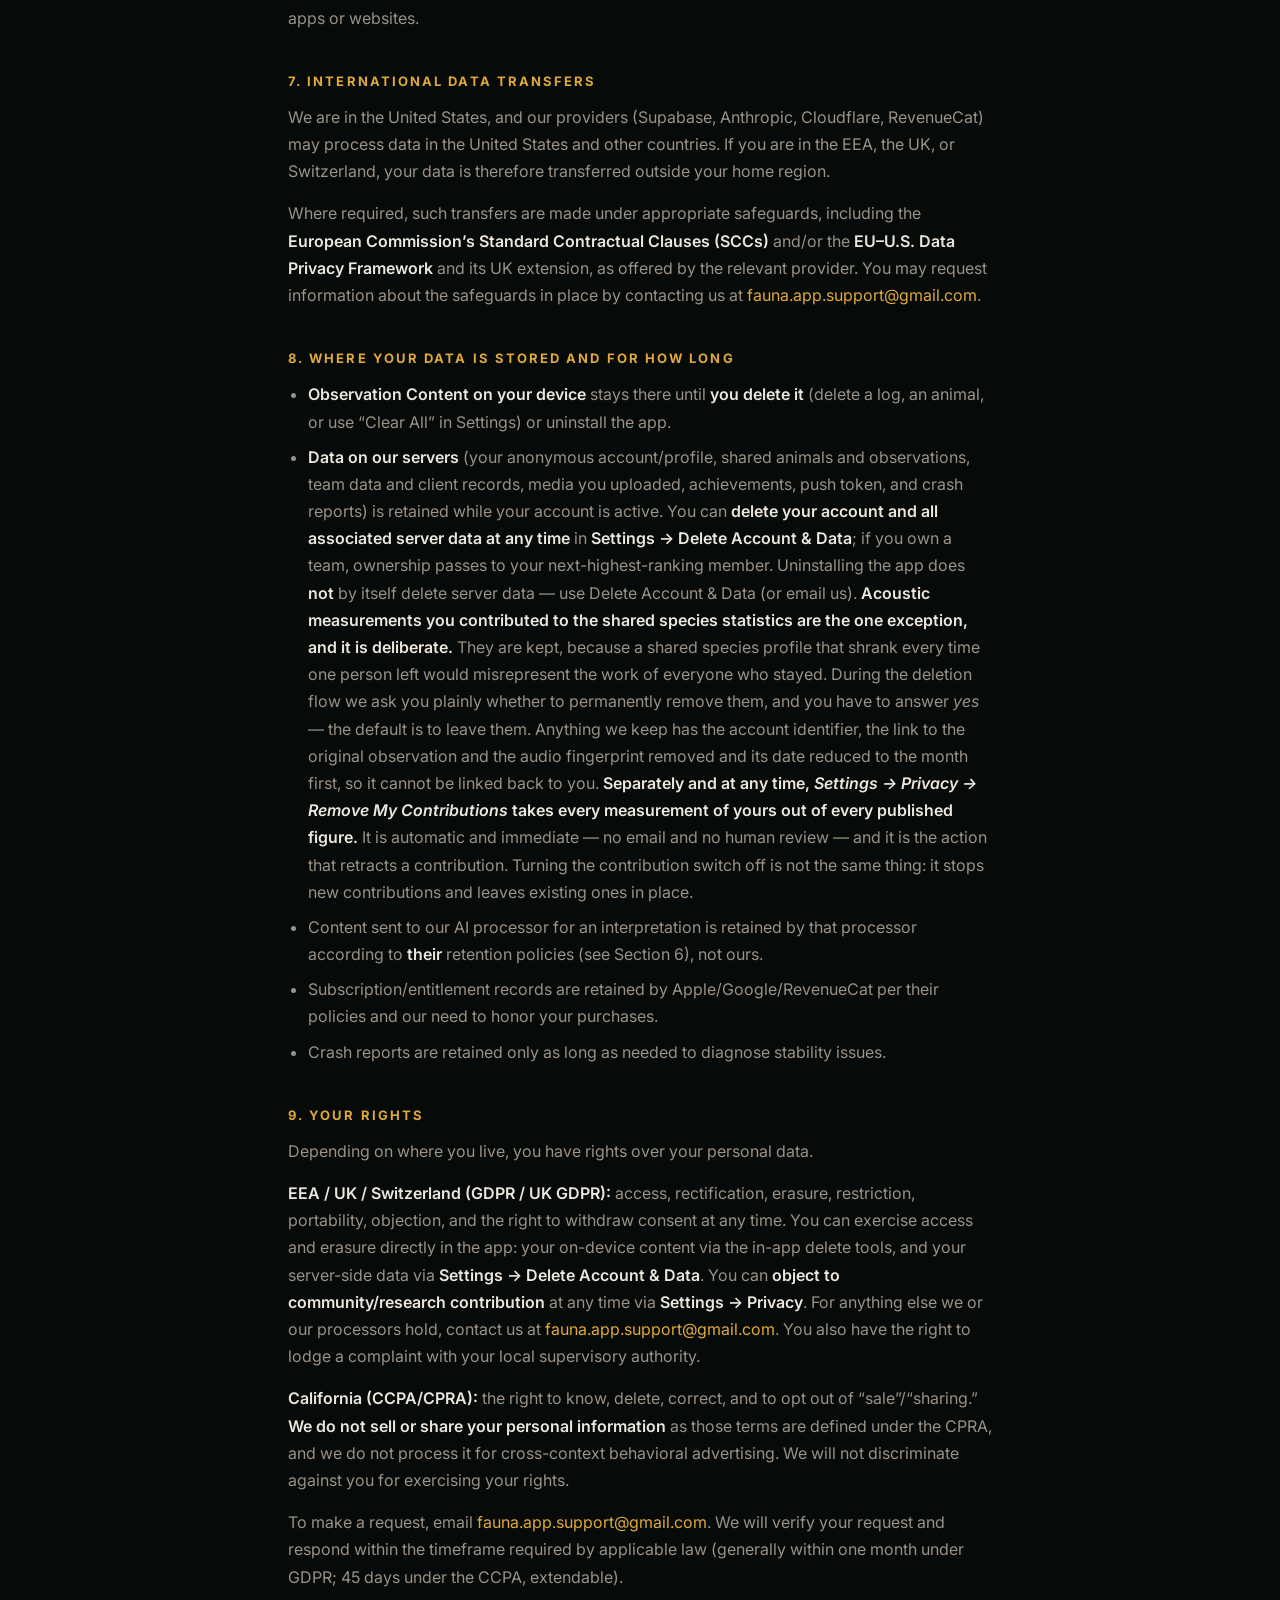
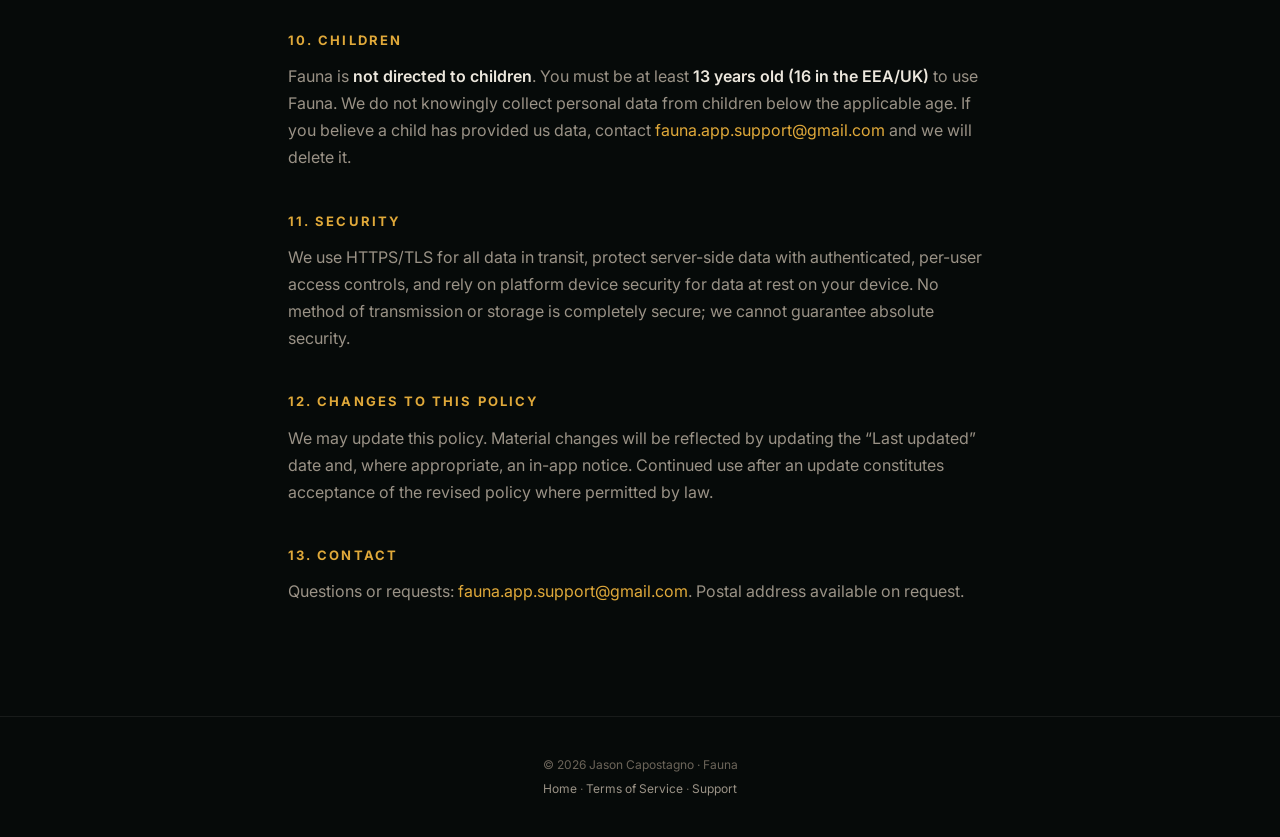
==== commit 258f0a3e: "Privacy Policy: fix the Atlas withdrawal promise in Section 4 The previous revision edited the free-" ====
--- a/privacy.html
+++ b/privacy.html
@@ -15,7 +15,7 @@
 
 <main class="wrap doc">
 <h1>Privacy Policy</h1>
-<div class="updated">Effective &amp; last updated · November 3, 2026</div>
+<div class="updated">Effective &amp; last updated · November 19, 2026</div>
 
 <p>This Privacy Policy describes how your personal data is collected, used, and handled when you use the Fauna mobile application (“Fauna” or the “App”).</p>
 
@@ -32,7 +32,7 @@
   <li>Fauna is <strong>local-first</strong>: your logs, photos, audio, video, notes, and daily check-ins live <strong>on your device</strong>.</li>
   <li>To make sync, teams, animal-sharing, community, and account-recovery features work, Fauna automatically creates a <strong>lightweight anonymous account</strong> on our servers (hosted by <strong>Supabase</strong>). We therefore <strong>do operate a database</strong>, and the data it holds is <strong>linked to your anonymous account</strong> (see Section 3 for exactly what is stored).</li>
   <li>To generate an interpretation, the content you submit is <strong>sent off your device</strong> to a third-party AI provider (Anthropic) by way of a processing proxy (hosted on Cloudflare). This involves a transfer to the United States.</li>
-  <li><strong>Community observations are contributed by default.</strong> If you leave this on, Fauna sends the <strong>behaviour note you wrote and the interpretation the AI returned</strong>, with the species and date, to our servers to build shared community statistics. It is <strong>pseudonymous, not anonymous</strong>: it is linked to your anonymous account identifier (never your real name), which is what lets us delete it if you ask. <strong>Contributions are kept permanently, and that is part of what you agree to when you turn this on.</strong> Turning the switch back off stops new contributions; it does not remove what you have already contributed. Deleting your account does not remove them either &mdash; we ask you one question during that flow and you have to answer <em>yes</em> to have them removed. The reason is that these measurements are pooled: a shared species profile that shrank every time one person left would misrepresent the work of everyone who stayed. <strong>You can remove them at any time, in one tap, from <em>Settings &rarr; Privacy &rarr; Remove My Contributions</em>.</strong> That is automatic &mdash; no email, no waiting, no one reviewing it &mdash; and it takes every measurement of yours out of every published figure. When contributions are kept after an account is deleted we first strip the account identifier, the link to the original observation and the audio fingerprint, and reduce the date to the month, so what remains cannot be traced back to you. <strong>Your photos, audio and video are not included.</strong> Because your note is free text, please don’t type anything into it you would not want in a shared record. You can <strong>turn this off at any time</strong> in <strong>Settings → Privacy</strong>.</li>
+  <li><strong>Community observations are contributed by default.</strong> If you leave this on, Fauna sends the <strong>behaviour note you wrote and the interpretation the AI returned</strong>, with the species and date, to our servers to build shared community statistics. It is <strong>pseudonymous, not anonymous</strong>: it is linked to your anonymous account identifier (never your real name), which is what lets us delete it if you ask. <strong>Your photos, audio and video are not included.</strong> Because your note is free text, please don’t type anything into it you would not want in a shared record. You can <strong>turn this off at any time</strong> in <strong>Settings → Privacy</strong>.</li>
 <li><strong>Atlas contribution is OFF unless you turn it on.</strong> If you switch it on, Fauna contributes <strong>measurements computed from your recordings</strong> — pitch, duration, spectral shape, call rate — with the species, the context you chose and the date, to build shared reference data about how animals of each species vocalise. <strong>Your recordings and your free-text notes are never included.</strong> These records are <strong>pseudonymised</strong>, not anonymous: they stay linked to your account so we can delete them if you ask. Turn it on or off any time in <strong>Settings → Privacy</strong>.</li>
 <li><strong>Publishing to a community feed is separate and always per-post.</strong> Contributing measurements never publishes anything.</li>
   <li>We collect <strong>content-free product-usage analytics</strong> (which screens and features you use, counts, your tier — never your notes, your animal’s name, or media) to improve the app. It is <strong>on by default</strong> and you can <strong>turn it off</strong> anytime in <strong>Settings → Privacy</strong>.</li>
@@ -47,7 +47,7 @@
 <ul>
   <li><strong>Animals and observations you share</strong> (via a team or an Animal ID) — the animal profile, its photo, and the behavior observations shared to that team/collaboration are stored on our servers so the people you approve can see them.</li>
   <li><strong>Animal profile photos and team logos</strong> you upload are stored in our media storage.</li>
-  <li><strong>Contributed observations</strong> you share for community statistics (on by default; see Section 4 and the opt-out below). These are <strong>pseudonymous, not anonymous</strong> — linked to your anonymous account identifier so we can delete them on request. They are kept permanently once contributed &mdash; turning the switch off stops new ones, and deleting your account keeps them unless you answer yes to removing them. <strong>Settings &rarr; Privacy &rarr; Remove My Contributions</strong> removes them at any time, automatically &mdash; see Section 4.</li>
+  <li><strong>Contributed observations</strong> you share for community statistics (on by default; see Section 4 and the opt-out below). These are <strong>pseudonymous, not anonymous</strong> — linked to your anonymous account identifier so we can delete them on request.</li>
 <li><strong>Acoustic measurements</strong> derived from your recordings — fundamental frequency, spectral centroid and spread, call rate, duration, normalised spectral shape — contributed to shared species reference data <strong>only if you switch on Atlas contribution</strong> (off by default; Section 4). The recordings themselves stay on your device.</li>
 <li><strong>Contribution-reliability data.</strong> If you contribute, we keep counts of how often your contributed measurements were corroborated or contradicted by other independent contributions, and a resulting reliability value. This governs how much weight your contributions carry in shared reference data and helps us detect deliberate distortion. <strong>Your numbers are private to you</strong>; other people only ever see a general standing label.</li>
   <li><strong>Achievements/badges</strong> you earn are synced so they survive a reinstall.</li>
@@ -85,7 +85,7 @@
 </table>
 <p><strong>Community observations (on by default — how to opt out).</strong> By default, Fauna contributes the <strong>behaviour note you wrote and the interpretation the AI returned</strong>, with the species and date, to build aggregate community statistics. We do not attach your name or your animal’s name to a contributed observation, and <strong>your photos, audio and video are not included</strong> — though an observation you have also shared to a team or a collaborator remains connected to that animal’s profile for those people. This data is <strong>pseudonymous, not anonymous</strong>: it is linked to your anonymous account identifier, which is exactly what allows us to find and delete it when you ask. Because your note is free text, please don’t type anything into it you would not want to appear in a shared record. You can <strong>turn it off at any time</strong> in <strong>Settings → Privacy</strong>; turning it off stops future contribution. Because this is on by default with an opt-out, we rely on <strong>legitimate interests</strong> for it (with your right to object), not opt-in consent. <em>Note: the EU/EEA is excluded from distribution at launch. If we re-enable EU distribution, we will move community contribution to <strong>opt-in consent</strong> to meet GDPR consent standards.</em></p>
 
-<p><strong>Atlas contribution (OFF by default — opt-in only).</strong> Separately, you can switch on <strong>Atlas contribution</strong>. If you do, Fauna contributes <strong>measurements computed from your recordings</strong> — for example pitch, duration, spectral shape and call rate — together with the species you selected, the context you chose from a list, the date, and your device class and app version. We use them to build and publish shared reference data about how animals of each species vocalise. <strong>Your recordings themselves are never included, and neither are your free-text notes.</strong> Before any records are shared outside Fauna we remove your name, your account identifier and your animal’s name and replace the identifier with a code; that makes them <strong>pseudonymised, not anonymous</strong>, because we can still trace a record back to you in order to delete it — so we continue to treat them as your personal data and your rights over them continue to apply. We reserve the word <strong>anonymous</strong> for published aggregate statistics, which contain no individual record. The lawful basis is your <strong>consent</strong> (Art. 6(1)(a)); we record which version of this policy you consented to, and you can withdraw at any time in <strong>Settings → Privacy</strong>. Withdrawing stops all further contribution immediately and removes your existing contributions from the shared reference data. Observations contributed before this version of the policy, under the earlier community-statistics basis, are <strong>not</strong> included in the Atlas.</p>
+<p><strong>Atlas contribution (OFF by default — opt-in only).</strong> Separately, you can switch on <strong>Atlas contribution</strong>. If you do, Fauna contributes <strong>measurements computed from your recordings</strong> — for example pitch, duration, spectral shape and call rate — together with the species you selected, the context you chose from a list, the date, and your device class and app version. We use them to build and publish shared reference data about how animals of each species vocalise. <strong>Your recordings themselves are never included, and neither are your free-text notes.</strong> Before any records are shared outside Fauna we remove your name, your account identifier and your animal’s name and replace the identifier with a code; that makes them <strong>pseudonymised, not anonymous</strong>, because we can still trace a record back to you in order to delete it — so we continue to treat them as your personal data and your rights over them continue to apply. We reserve the word <strong>anonymous</strong> for published aggregate statistics, which contain no individual record. The lawful basis is your <strong>consent</strong> (Art. 6(1)(a)); we record which version of this policy you consented to. <strong>Two separate things, and the difference matters:</strong> <em>(a)</em> <strong>turning Atlas contribution off</strong> in <strong>Settings &rarr; Privacy</strong> stops all further contribution immediately, and <strong>leaves the measurements you have already contributed in the shared reference data</strong>; <em>(b)</em> <strong>Settings &rarr; Privacy &rarr; Remove My Contributions</strong> is the action that retracts &mdash; it takes every measurement of yours out of every published figure, one tap, automatically, with no email and no one reviewing it. <strong>Contributions are kept permanently unless you use (b),</strong> and that is part of what you agree to when you switch contribution on &mdash; the switch itself says so. The reason is that this data is pooled: a shared species profile that shrank every time one person left would misrepresent the work of everyone who stayed. <strong>Deleting your account does not retract them either.</strong> We ask you one question during that flow &mdash; whether to permanently remove the data you contributed to community science &mdash; and you have to answer <em>yes</em>; the default is to leave it. Anything kept after an account is deleted first has your account identifier, the link to the original observation and the recording&rsquo;s acoustic fingerprint removed, is reduced to a per-contributor median, and has its date coarsened to the month, so it can no longer be traced back to you. Observations contributed before this version of the policy, under the earlier community-statistics basis, are <strong>not</strong> included in the Atlas.</p>
 
 <p><strong>Your recordings stay on your device.</strong> Today, no audio file leaves your device: when you ask for an analysis, only measurements computed on your device plus the text you wrote are sent. If we add a feature that needs to send a recording off your device — such as identifying a species from audio — we will ask you for that recording, at that moment, before it is sent, and we will update this policy before the feature ships.</p>
 <p><strong>Product analytics (on by default — how to opt out).</strong> Fauna records <strong>content-free</strong> usage events to see which features help and where people get stuck, so we can improve the app. These events never include your content, your animal’s name, or media. Turn them off anytime in <strong>Settings → Privacy</strong>; we rely on <strong>legitimate interests</strong> (with your right to object). <em>As with research sharing, if we re-enable EU distribution we will move analytics to opt-in consent.</em></p>
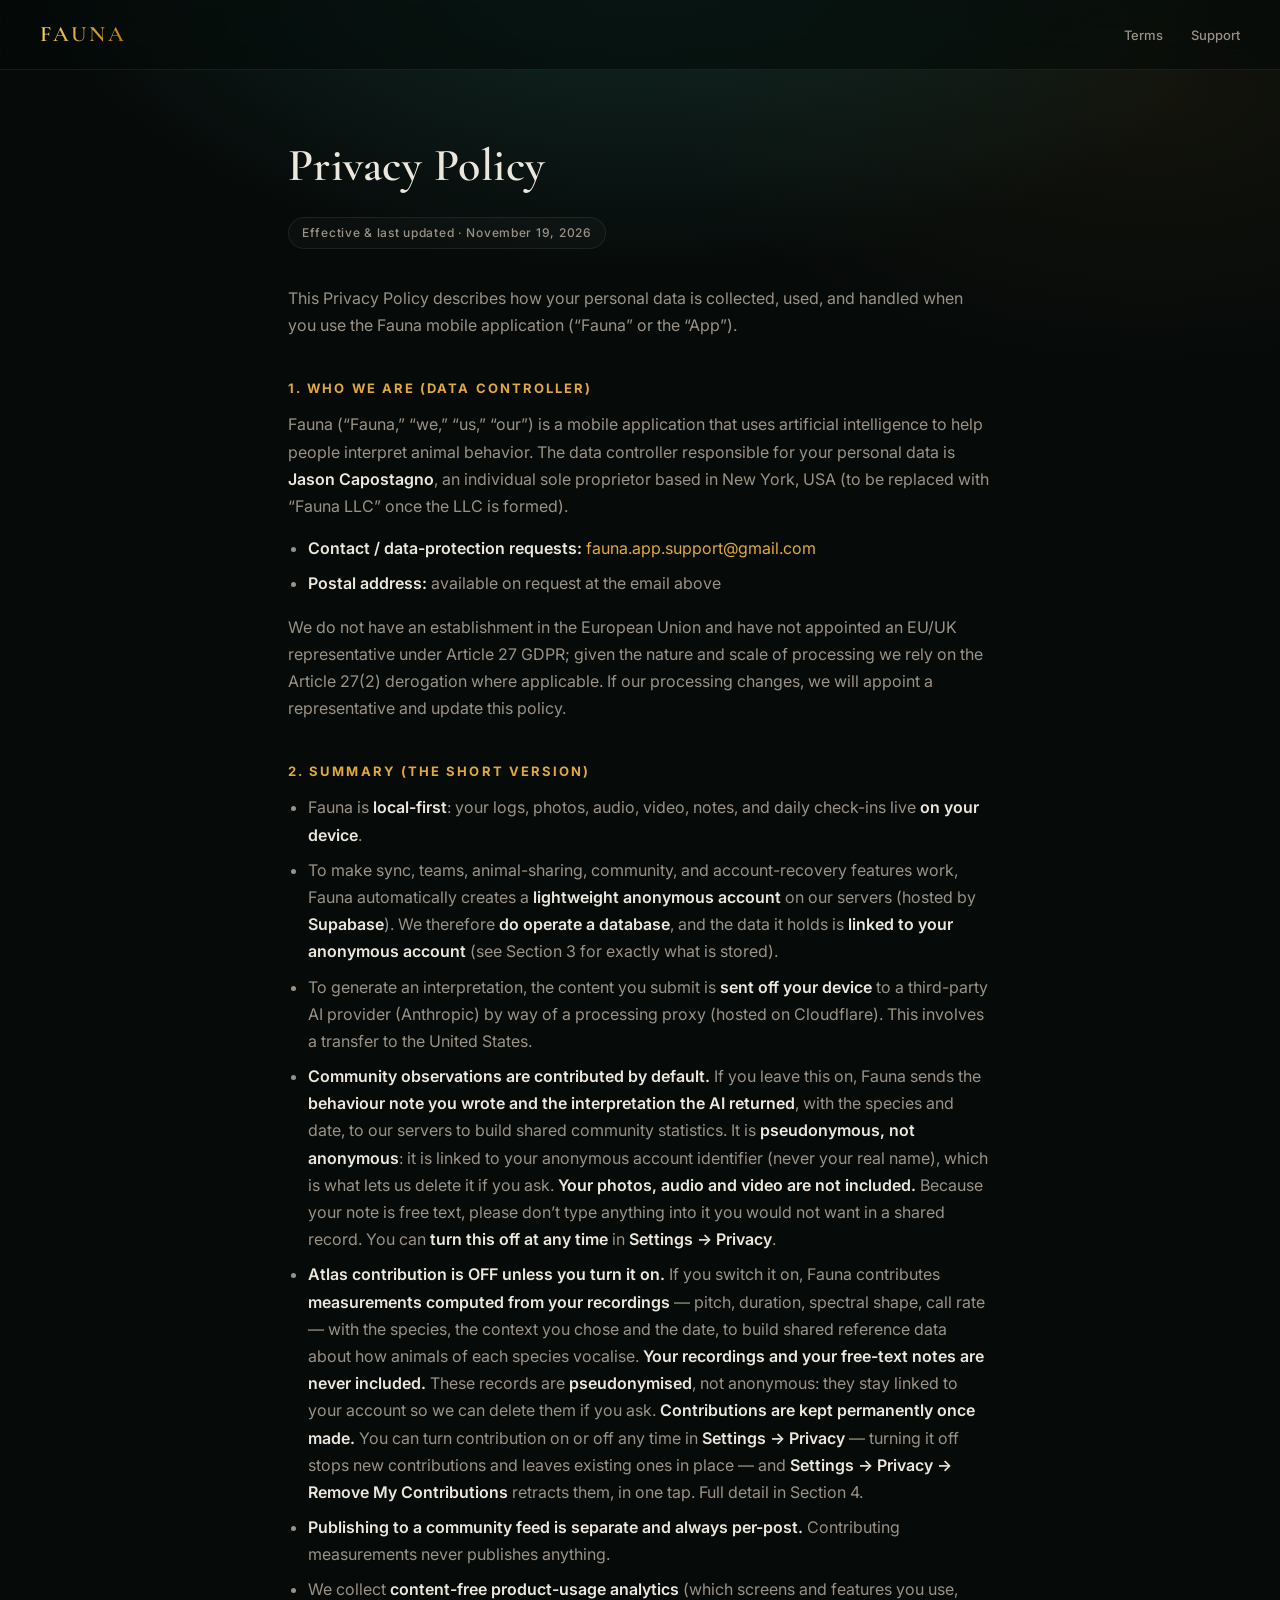
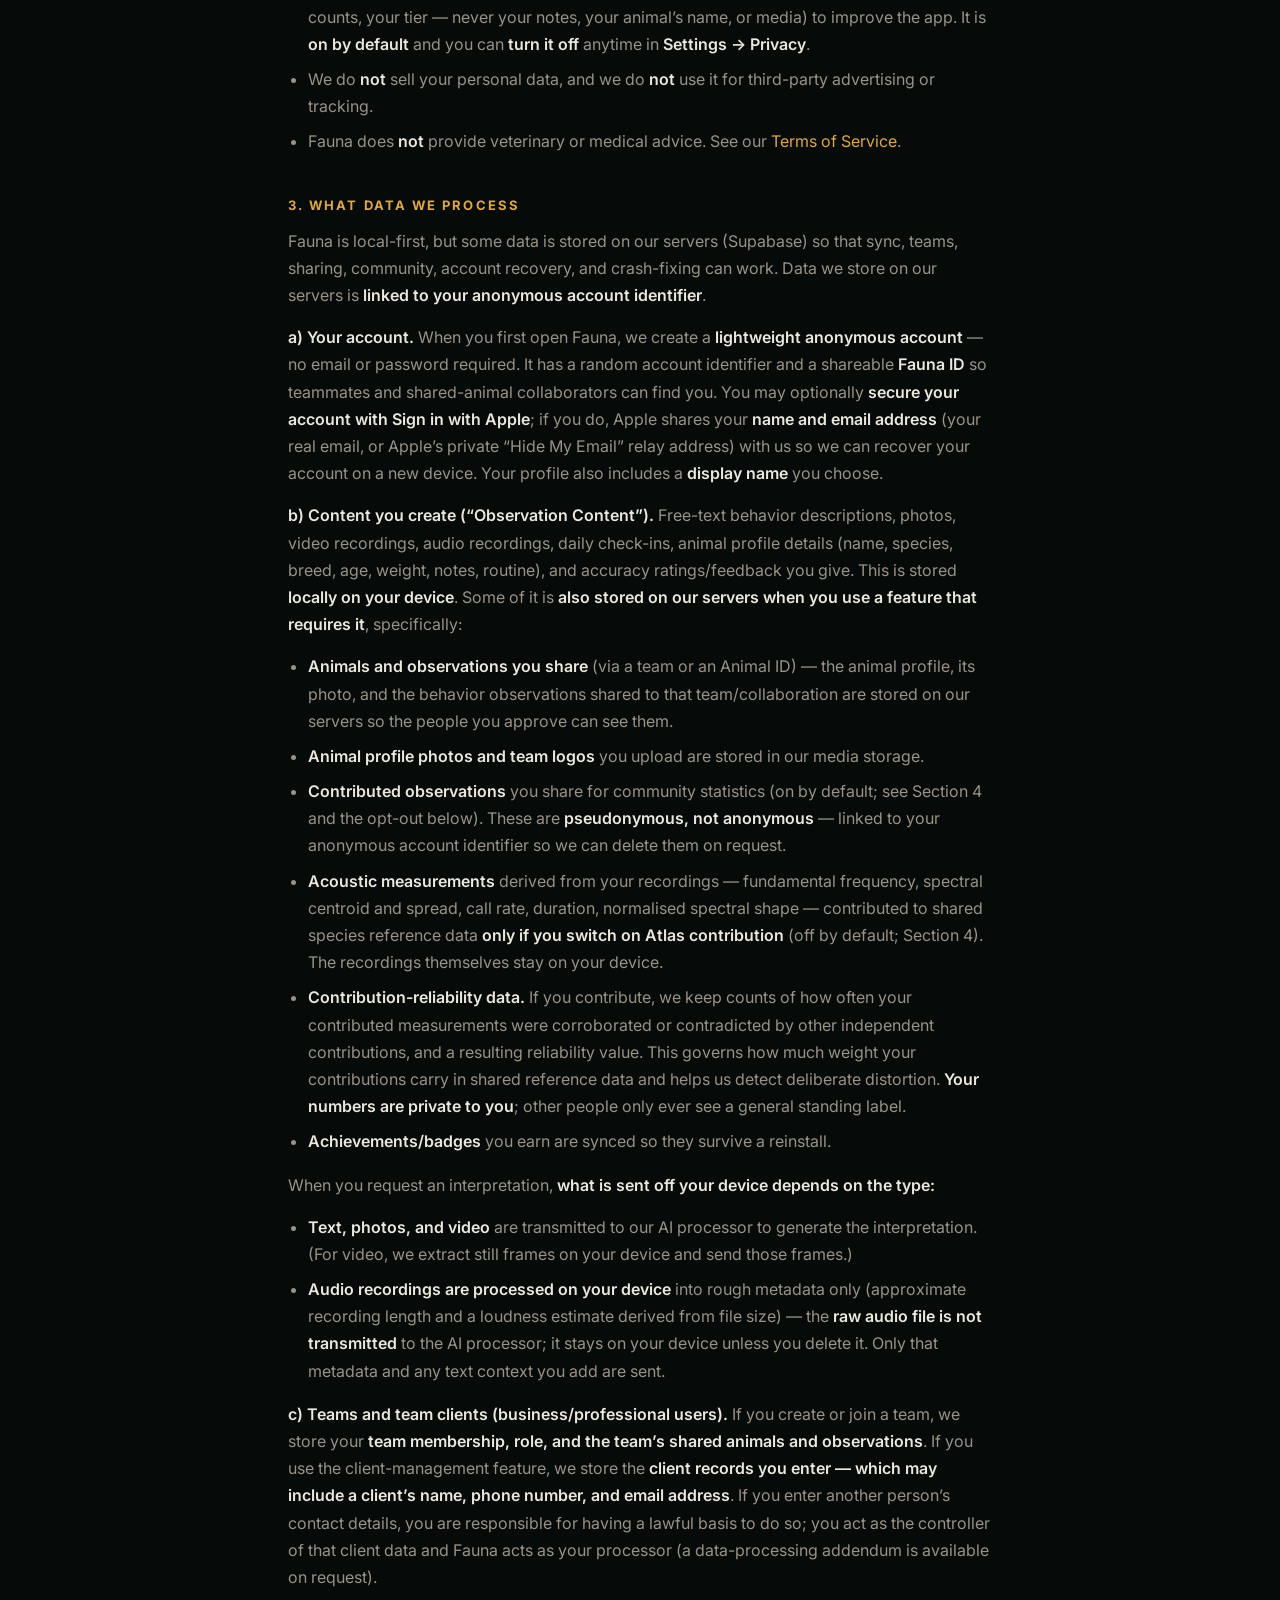
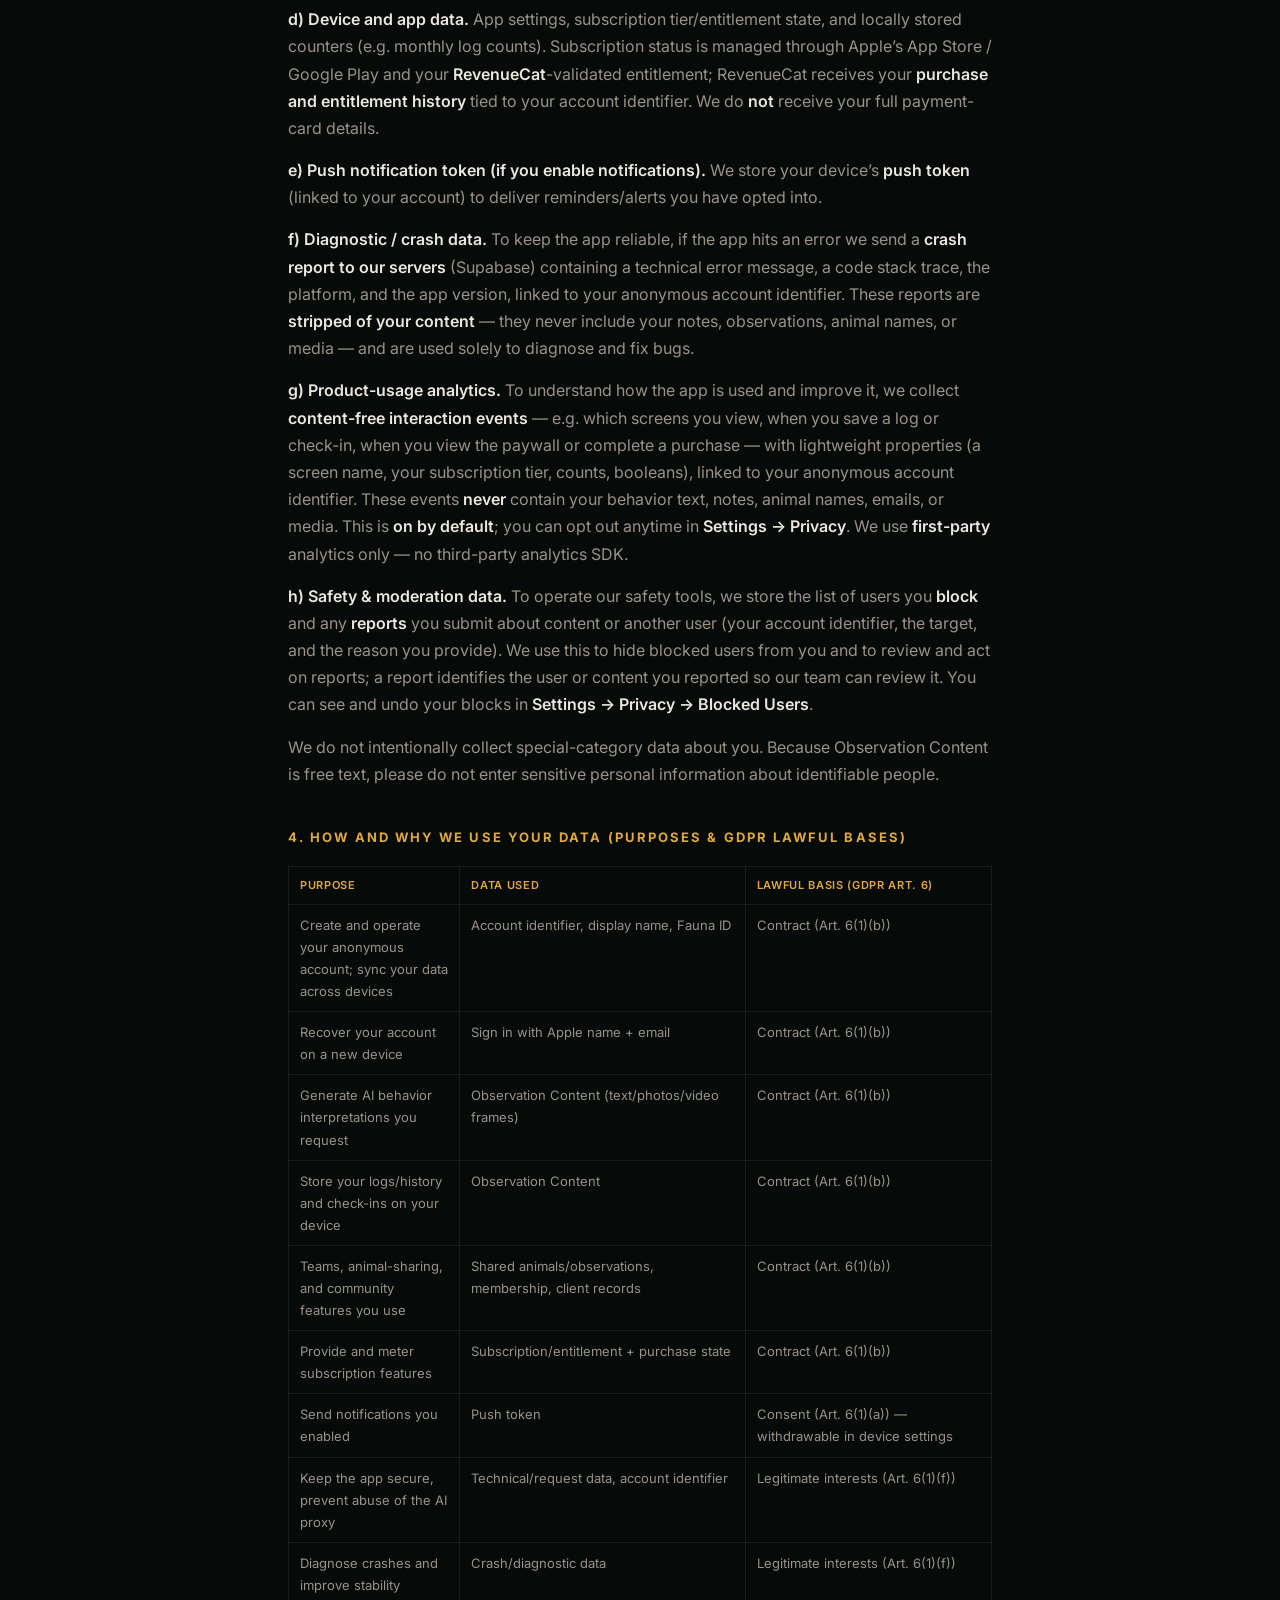
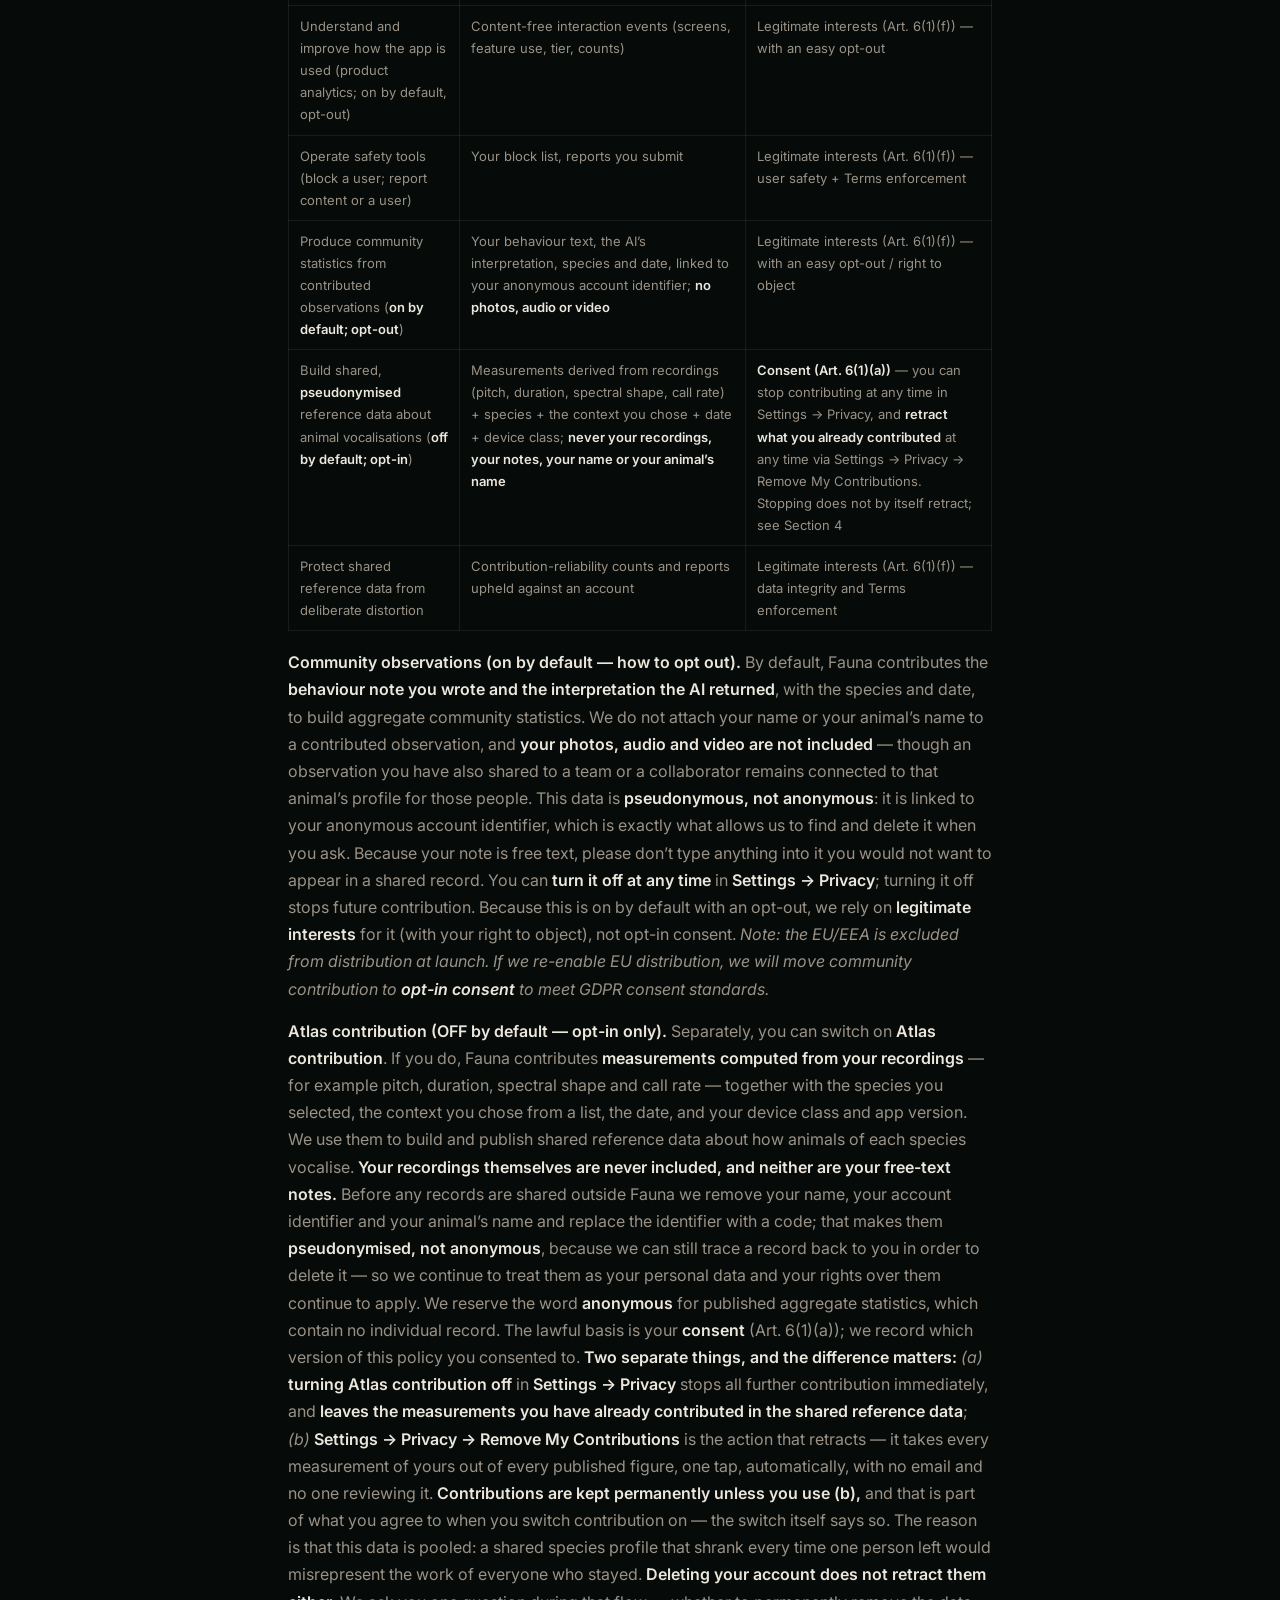
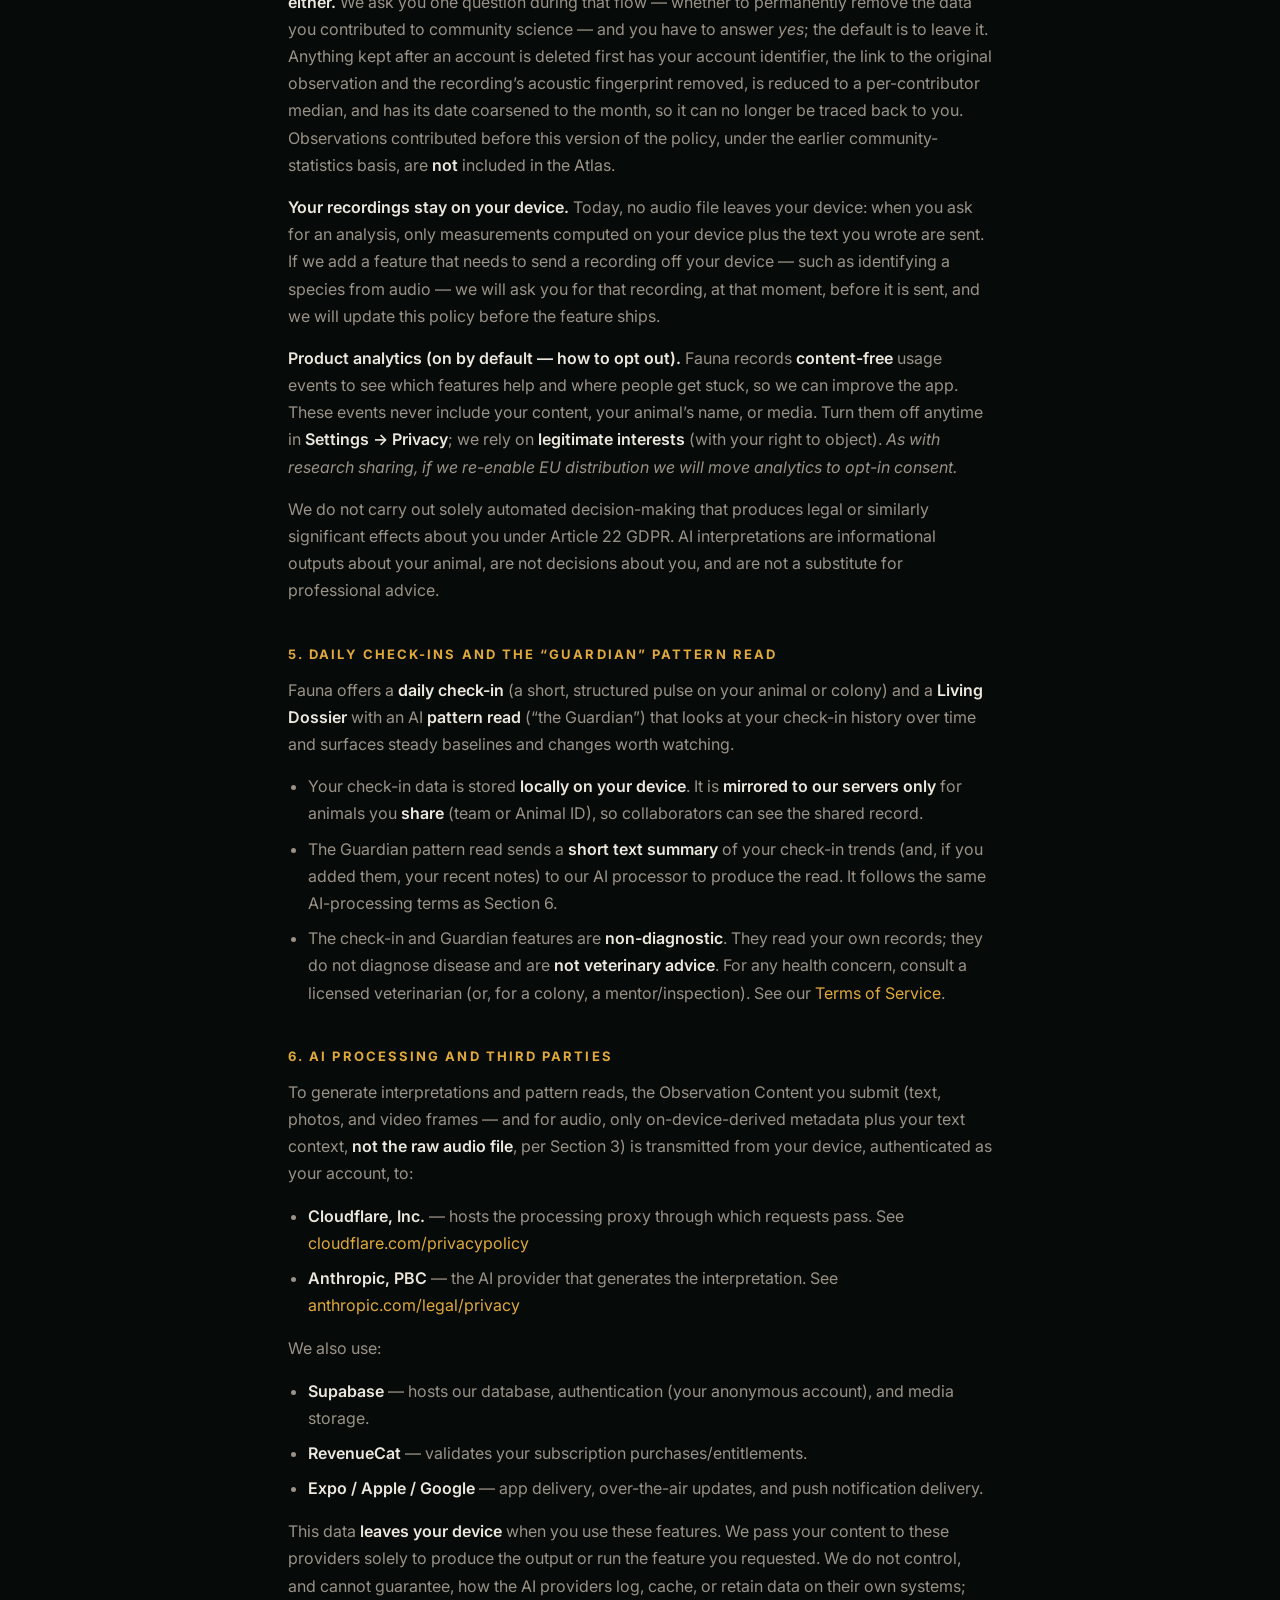
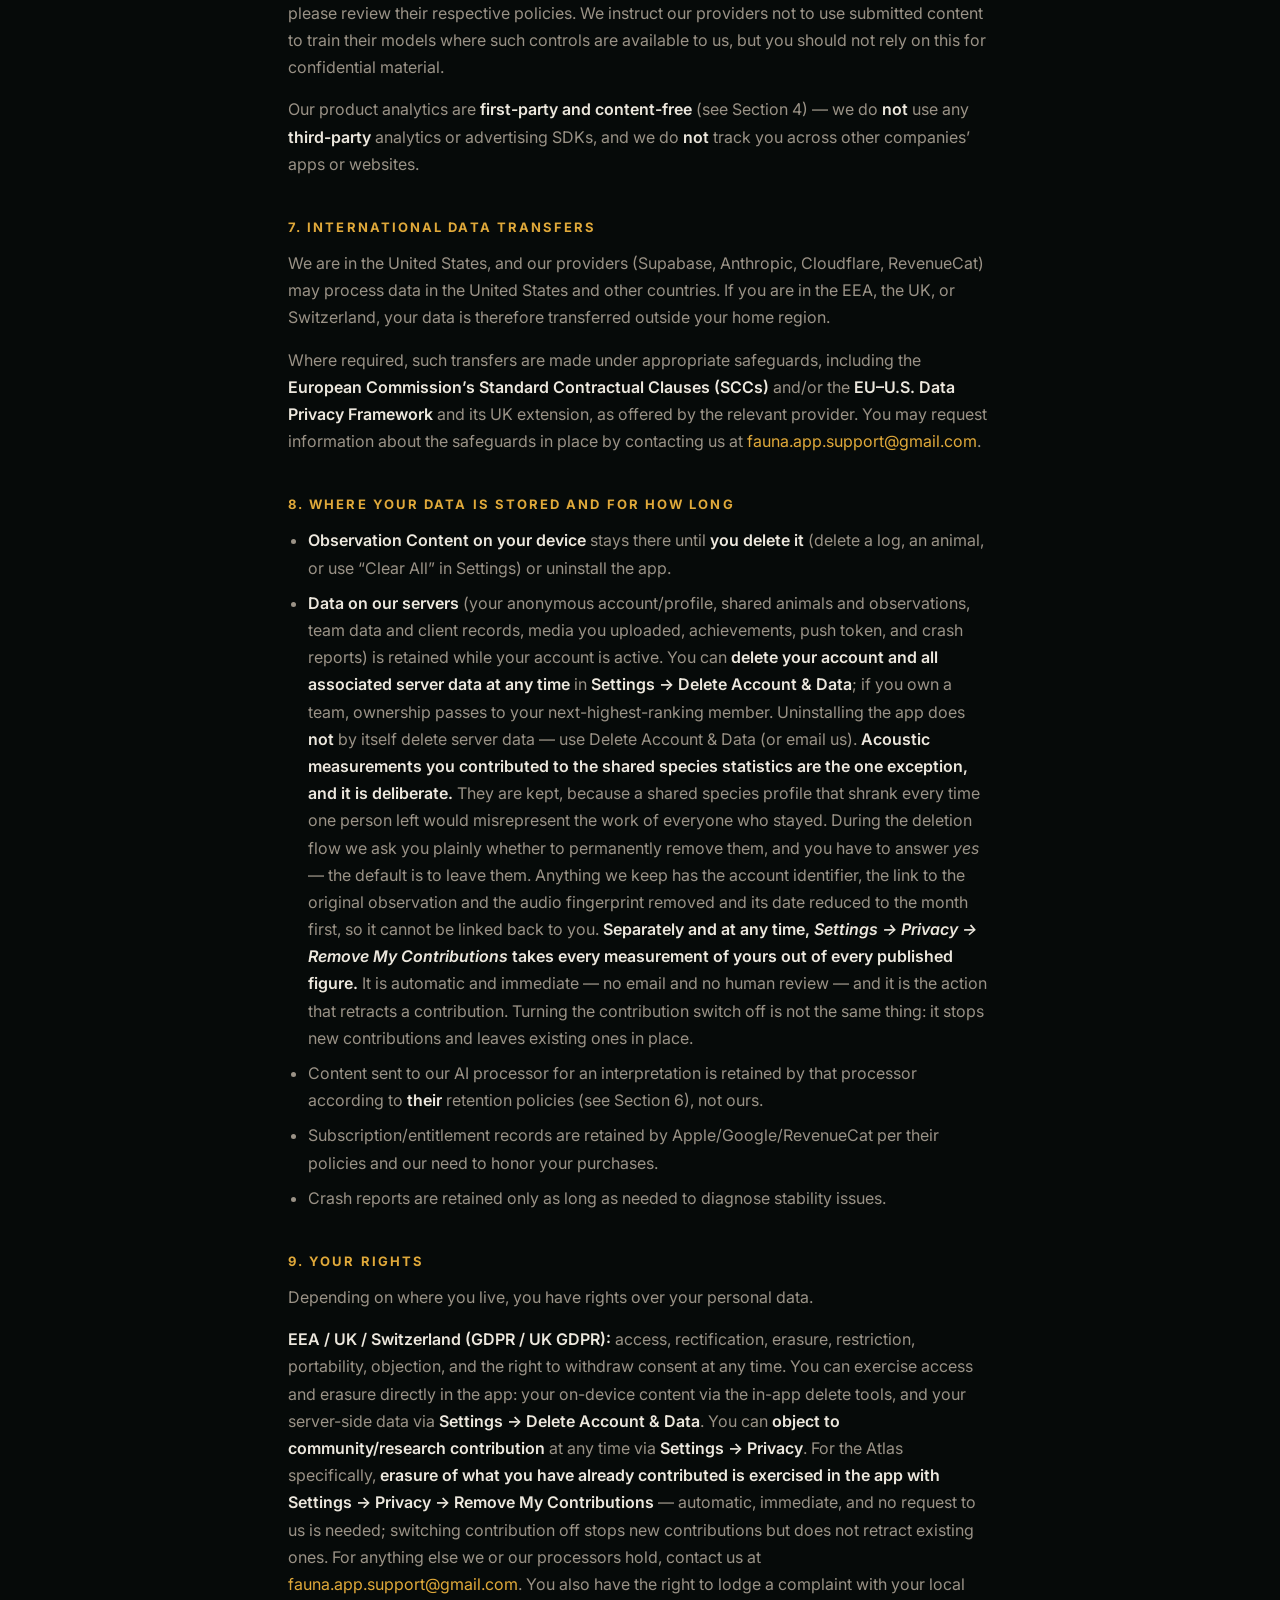
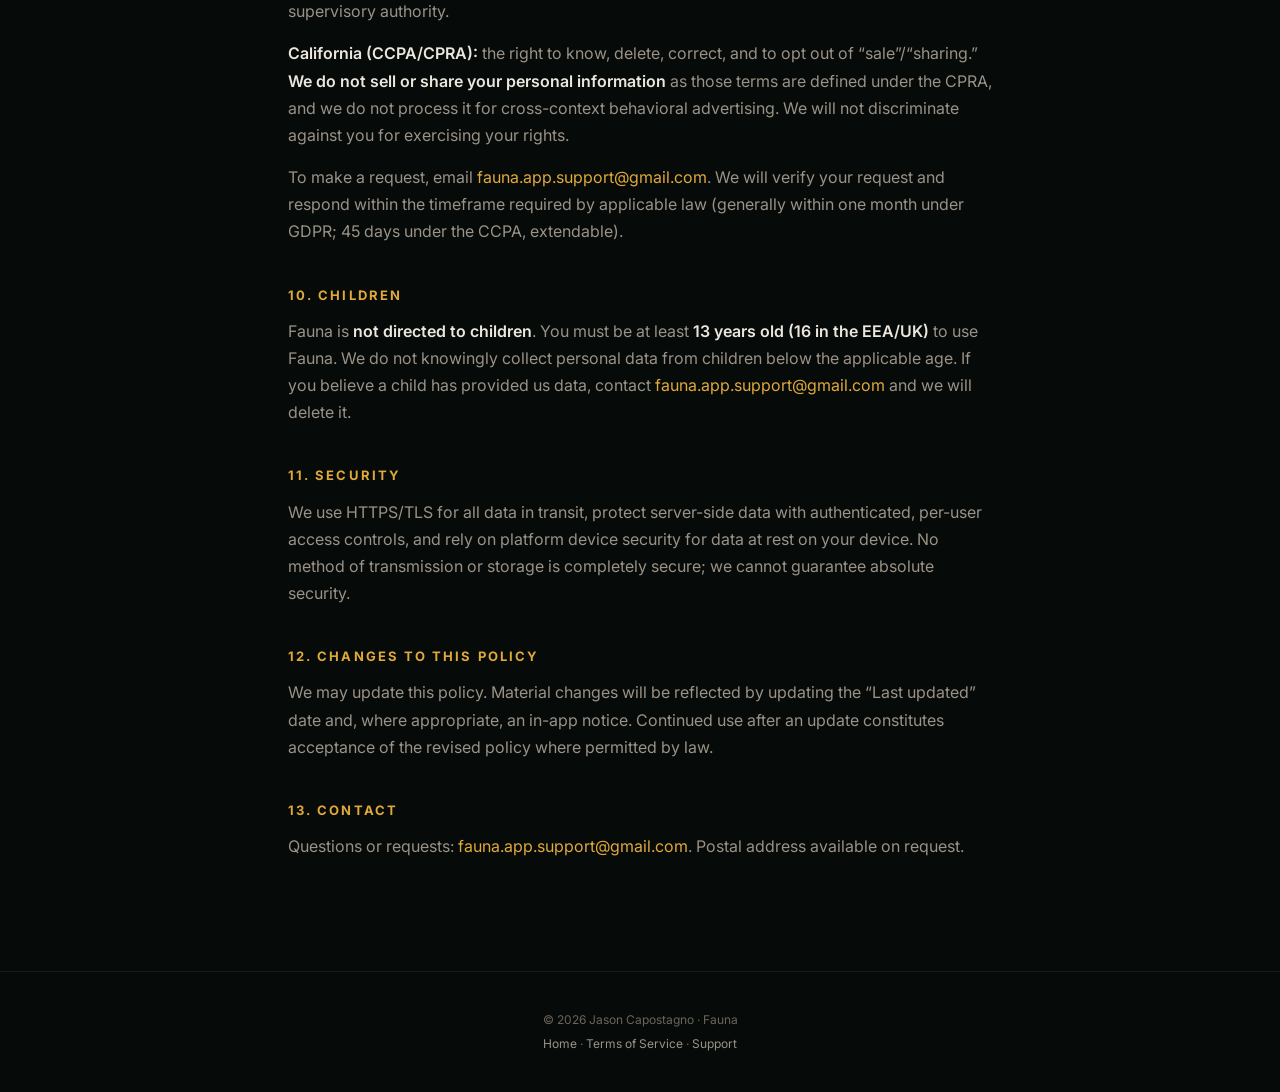
==== commit 7f091432: "Privacy Policy: three Atlas residues (lawful-basis cell, short version, rights) The lawful-basis tab" ====
--- a/privacy.html
+++ b/privacy.html
@@ -33,7 +33,7 @@
   <li>To make sync, teams, animal-sharing, community, and account-recovery features work, Fauna automatically creates a <strong>lightweight anonymous account</strong> on our servers (hosted by <strong>Supabase</strong>). We therefore <strong>do operate a database</strong>, and the data it holds is <strong>linked to your anonymous account</strong> (see Section 3 for exactly what is stored).</li>
   <li>To generate an interpretation, the content you submit is <strong>sent off your device</strong> to a third-party AI provider (Anthropic) by way of a processing proxy (hosted on Cloudflare). This involves a transfer to the United States.</li>
   <li><strong>Community observations are contributed by default.</strong> If you leave this on, Fauna sends the <strong>behaviour note you wrote and the interpretation the AI returned</strong>, with the species and date, to our servers to build shared community statistics. It is <strong>pseudonymous, not anonymous</strong>: it is linked to your anonymous account identifier (never your real name), which is what lets us delete it if you ask. <strong>Your photos, audio and video are not included.</strong> Because your note is free text, please don’t type anything into it you would not want in a shared record. You can <strong>turn this off at any time</strong> in <strong>Settings → Privacy</strong>.</li>
-<li><strong>Atlas contribution is OFF unless you turn it on.</strong> If you switch it on, Fauna contributes <strong>measurements computed from your recordings</strong> — pitch, duration, spectral shape, call rate — with the species, the context you chose and the date, to build shared reference data about how animals of each species vocalise. <strong>Your recordings and your free-text notes are never included.</strong> These records are <strong>pseudonymised</strong>, not anonymous: they stay linked to your account so we can delete them if you ask. Turn it on or off any time in <strong>Settings → Privacy</strong>.</li>
+<li><strong>Atlas contribution is OFF unless you turn it on.</strong> If you switch it on, Fauna contributes <strong>measurements computed from your recordings</strong> — pitch, duration, spectral shape, call rate — with the species, the context you chose and the date, to build shared reference data about how animals of each species vocalise. <strong>Your recordings and your free-text notes are never included.</strong> These records are <strong>pseudonymised</strong>, not anonymous: they stay linked to your account so we can delete them if you ask. <strong>Contributions are kept permanently once made.</strong> You can turn contribution on or off any time in <strong>Settings → Privacy</strong> — turning it off stops new contributions and leaves existing ones in place — and <strong>Settings → Privacy → Remove My Contributions</strong> retracts them, in one tap. Full detail in Section 4.</li>
 <li><strong>Publishing to a community feed is separate and always per-post.</strong> Contributing measurements never publishes anything.</li>
   <li>We collect <strong>content-free product-usage analytics</strong> (which screens and features you use, counts, your tier — never your notes, your animal’s name, or media) to improve the app. It is <strong>on by default</strong> and you can <strong>turn it off</strong> anytime in <strong>Settings → Privacy</strong>.</li>
   <li>We do <strong>not</strong> sell your personal data, and we do <strong>not</strong> use it for third-party advertising or tracking.</li>
@@ -80,7 +80,7 @@
   <tr><td>Understand and improve how the app is used (product analytics; on by default, opt-out)</td><td>Content-free interaction events (screens, feature use, tier, counts)</td><td>Legitimate interests (Art. 6(1)(f)) — with an easy opt-out</td></tr>
   <tr><td>Operate safety tools (block a user; report content or a user)</td><td>Your block list, reports you submit</td><td>Legitimate interests (Art. 6(1)(f)) — user safety + Terms enforcement</td></tr>
   <tr><td>Produce community statistics from contributed observations (<strong>on by default; opt-out</strong>)</td><td>Your behaviour text, the AI’s interpretation, species and date, linked to your anonymous account identifier; <strong>no photos, audio or video</strong></td><td>Legitimate interests (Art. 6(1)(f)) — with an easy opt-out / right to object</td></tr>
-<tr><td>Build shared, <strong>pseudonymised</strong> reference data about animal vocalisations (<strong>off by default; opt-in</strong>)</td><td>Measurements derived from recordings (pitch, duration, spectral shape, call rate) + species + the context you chose + date + device class; <strong>never your recordings, your notes, your name or your animal’s name</strong></td><td><strong>Consent (Art. 6(1)(a))</strong> — withdrawable at any time in Settings → Privacy</td></tr>
+<tr><td>Build shared, <strong>pseudonymised</strong> reference data about animal vocalisations (<strong>off by default; opt-in</strong>)</td><td>Measurements derived from recordings (pitch, duration, spectral shape, call rate) + species + the context you chose + date + device class; <strong>never your recordings, your notes, your name or your animal’s name</strong></td><td><strong>Consent (Art. 6(1)(a))</strong> — you can stop contributing at any time in Settings → Privacy, and <strong>retract what you already contributed</strong> at any time via Settings → Privacy → Remove My Contributions. Stopping does not by itself retract; see Section 4</td></tr>
 <tr><td>Protect shared reference data from deliberate distortion</td><td>Contribution-reliability counts and reports upheld against an account</td><td>Legitimate interests (Art. 6(1)(f)) — data integrity and Terms enforcement</td></tr>
 </table>
 <p><strong>Community observations (on by default — how to opt out).</strong> By default, Fauna contributes the <strong>behaviour note you wrote and the interpretation the AI returned</strong>, with the species and date, to build aggregate community statistics. We do not attach your name or your animal’s name to a contributed observation, and <strong>your photos, audio and video are not included</strong> — though an observation you have also shared to a team or a collaborator remains connected to that animal’s profile for those people. This data is <strong>pseudonymous, not anonymous</strong>: it is linked to your anonymous account identifier, which is exactly what allows us to find and delete it when you ask. Because your note is free text, please don’t type anything into it you would not want to appear in a shared record. You can <strong>turn it off at any time</strong> in <strong>Settings → Privacy</strong>; turning it off stops future contribution. Because this is on by default with an opt-out, we rely on <strong>legitimate interests</strong> for it (with your right to object), not opt-in consent. <em>Note: the EU/EEA is excluded from distribution at launch. If we re-enable EU distribution, we will move community contribution to <strong>opt-in consent</strong> to meet GDPR consent standards.</em></p>
@@ -129,7 +129,7 @@
 
 <h2>9. Your rights</h2>
 <p>Depending on where you live, you have rights over your personal data.</p>
-<p><strong>EEA / UK / Switzerland (GDPR / UK GDPR):</strong> access, rectification, erasure, restriction, portability, objection, and the right to withdraw consent at any time. You can exercise access and erasure directly in the app: your on-device content via the in-app delete tools, and your server-side data via <strong>Settings → Delete Account &amp; Data</strong>. You can <strong>object to community/research contribution</strong> at any time via <strong>Settings → Privacy</strong>. For anything else we or our processors hold, contact us at <a href="mailto:fauna.app.support@gmail.com">fauna.app.support@gmail.com</a>. You also have the right to lodge a complaint with your local supervisory authority.</p>
+<p><strong>EEA / UK / Switzerland (GDPR / UK GDPR):</strong> access, rectification, erasure, restriction, portability, objection, and the right to withdraw consent at any time. You can exercise access and erasure directly in the app: your on-device content via the in-app delete tools, and your server-side data via <strong>Settings → Delete Account &amp; Data</strong>. You can <strong>object to community/research contribution</strong> at any time via <strong>Settings → Privacy</strong>. For the Atlas specifically, <strong>erasure of what you have already contributed is exercised in the app with Settings → Privacy → Remove My Contributions</strong> — automatic, immediate, and no request to us is needed; switching contribution off stops new contributions but does not retract existing ones. For anything else we or our processors hold, contact us at <a href="mailto:fauna.app.support@gmail.com">fauna.app.support@gmail.com</a>. You also have the right to lodge a complaint with your local supervisory authority.</p>
 <p><strong>California (CCPA/CPRA):</strong> the right to know, delete, correct, and to opt out of “sale”/“sharing.” <strong>We do not sell or share your personal information</strong> as those terms are defined under the CPRA, and we do not process it for cross-context behavioral advertising. We will not discriminate against you for exercising your rights.</p>
 <p>To make a request, email <a href="mailto:fauna.app.support@gmail.com">fauna.app.support@gmail.com</a>. We will verify your request and respond within the timeframe required by applicable law (generally within one month under GDPR; 45 days under the CCPA, extendable).</p>
 
